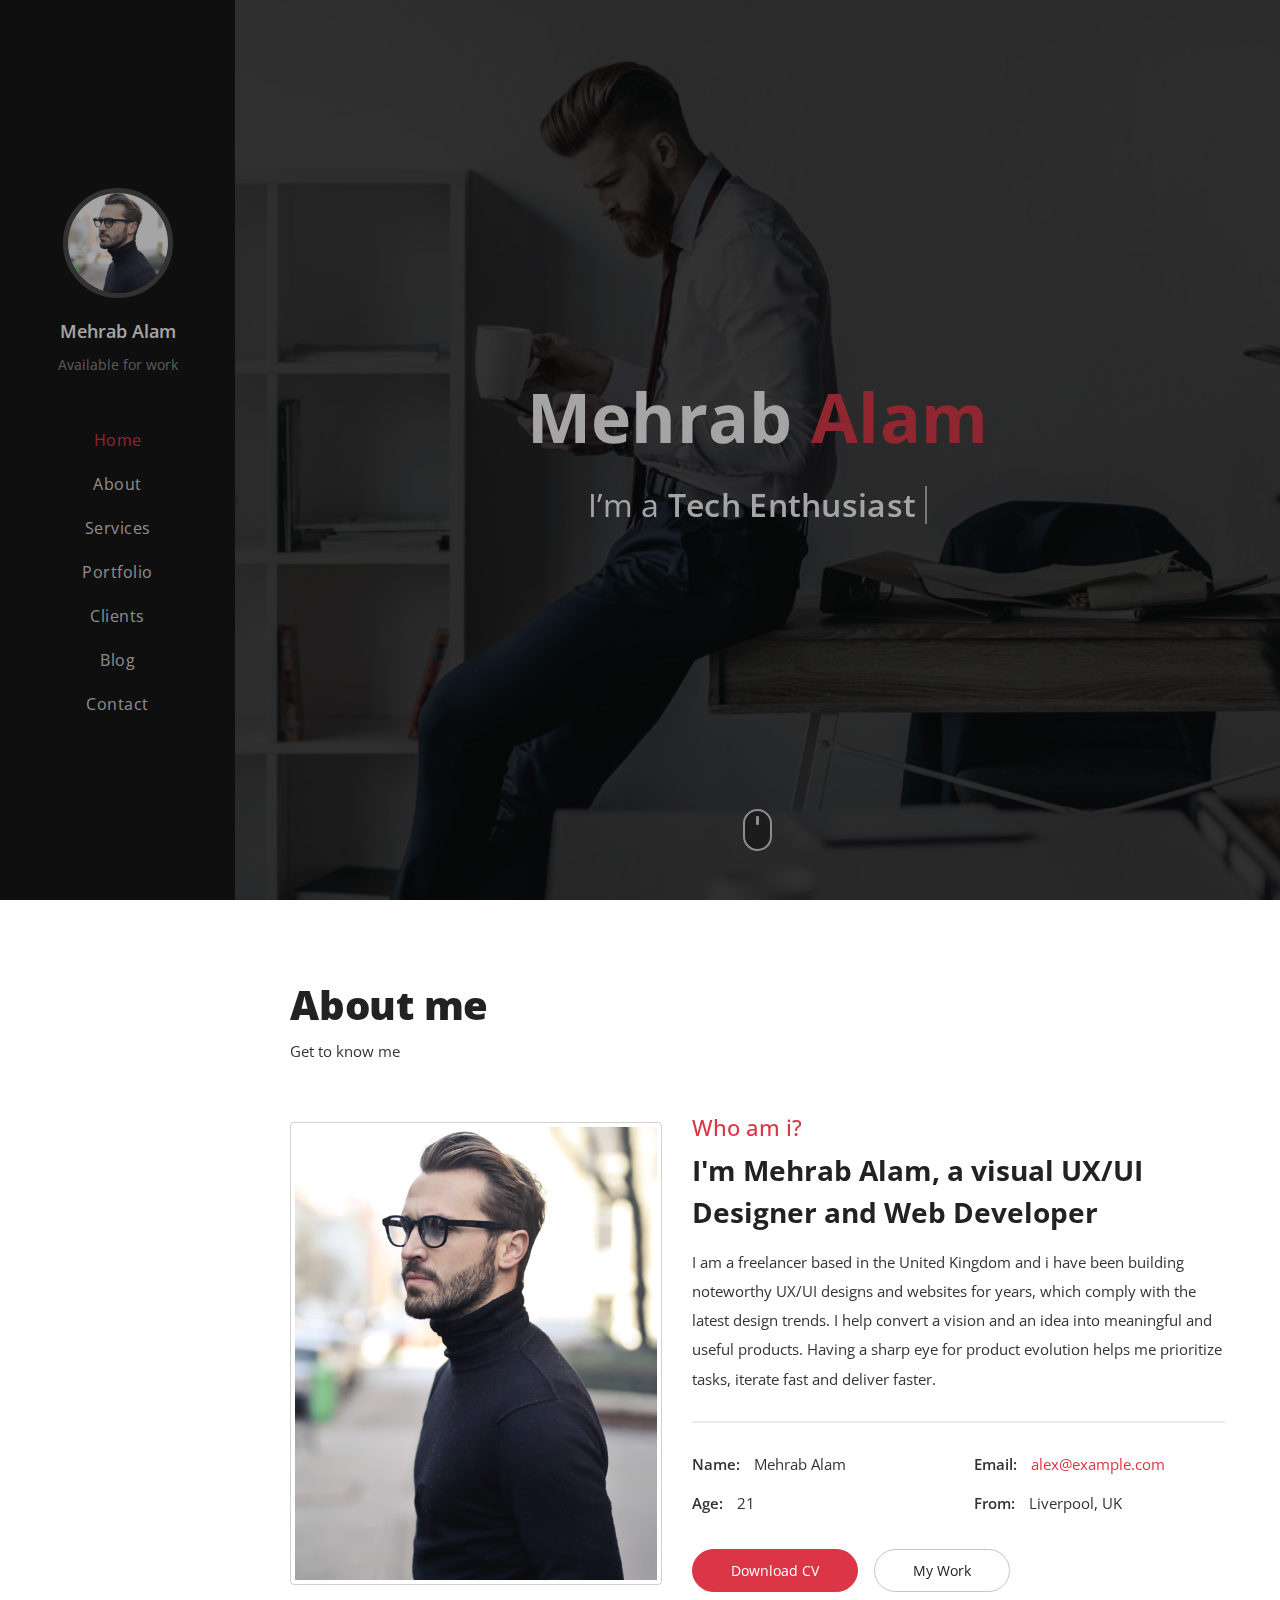
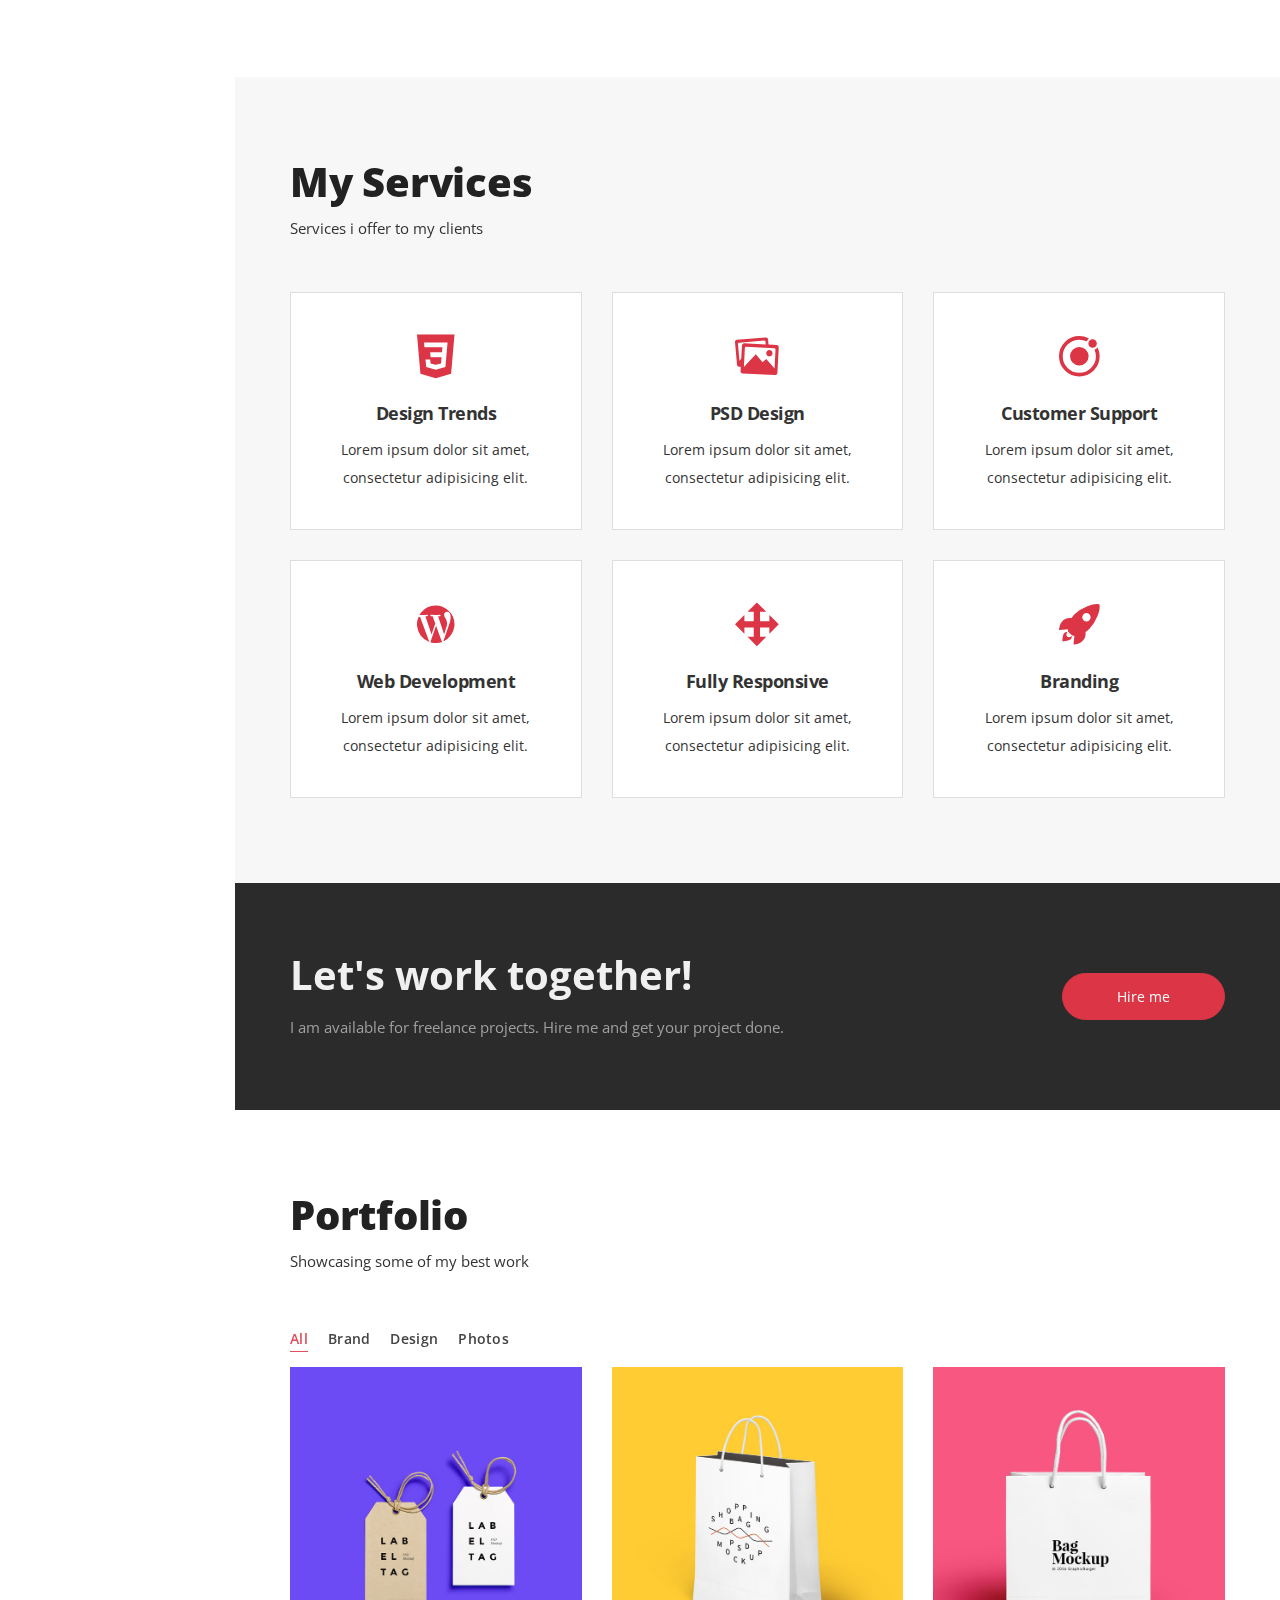
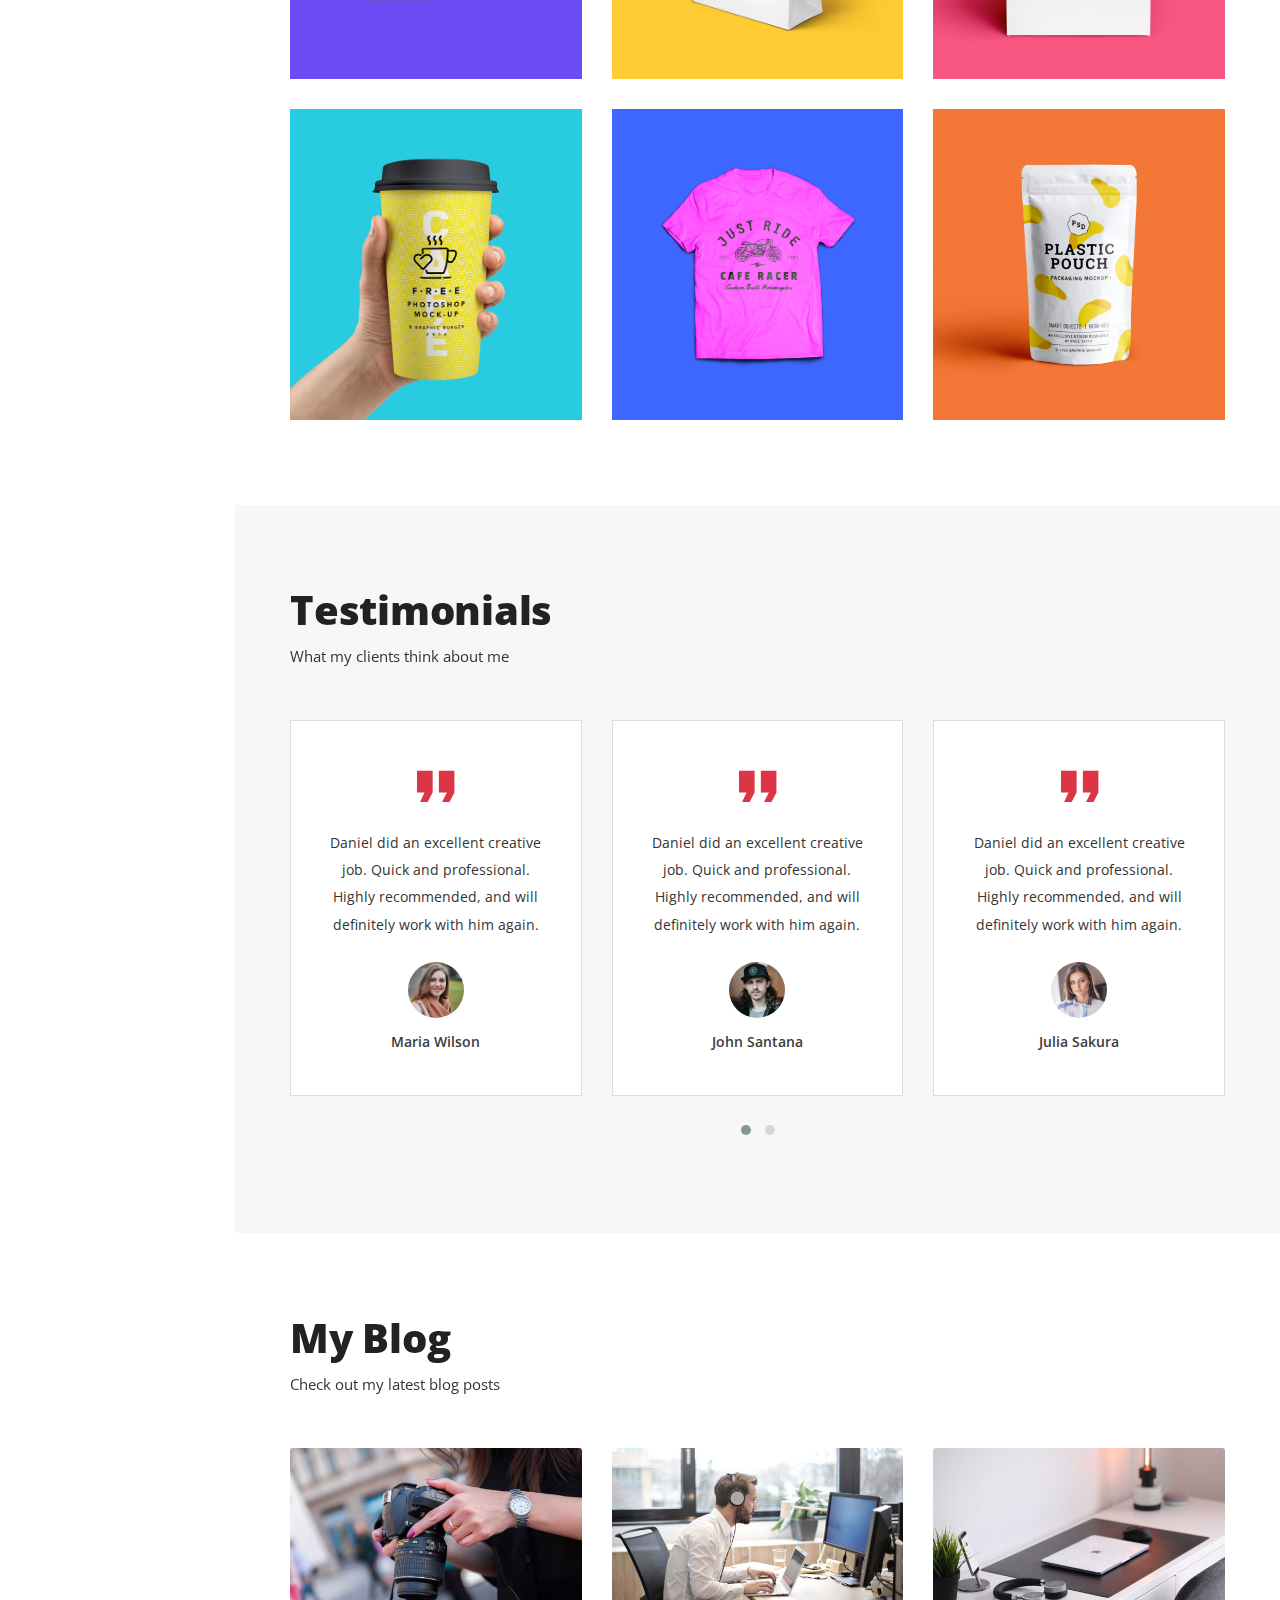
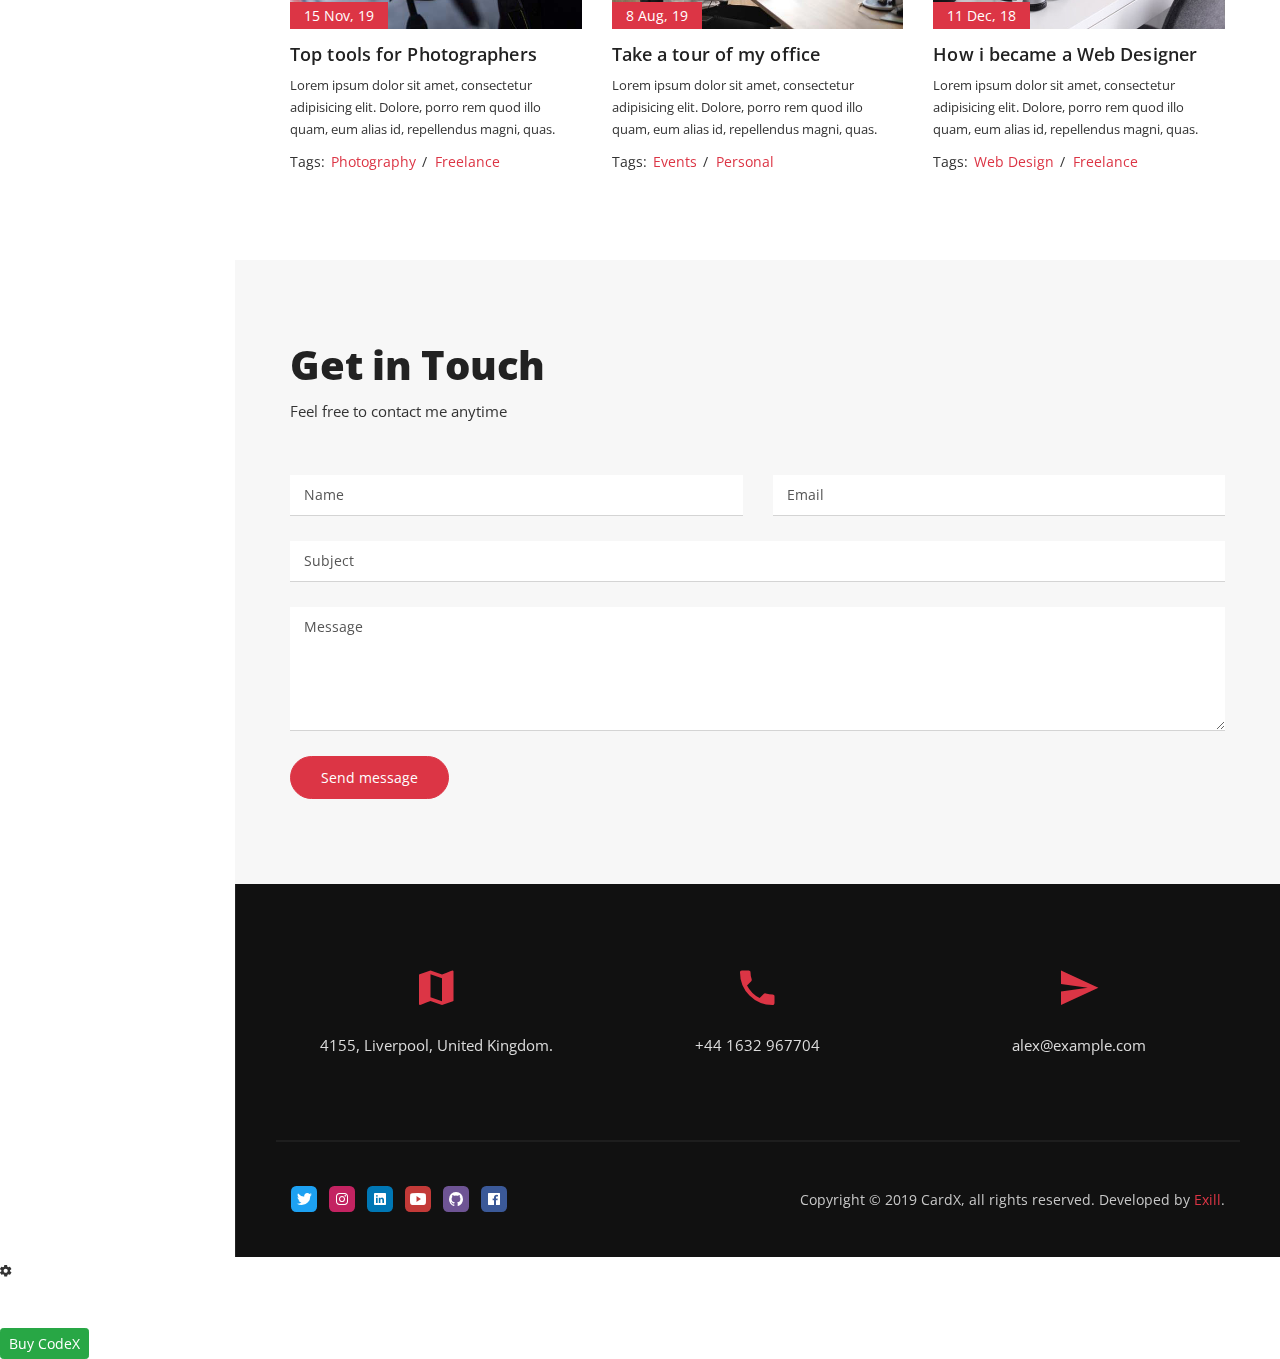
==== index.html @ d3ce6f6a "portfolio updated" ====
<!DOCTYPE html>
<html lang="zxx">

<head>
  <!-- Required meta tags-->
  <meta charset="utf-8">
  <!-- Title-->
  <title>CodeX - Personal Portfolio / Resume / CV / vCard Template</title>
  <!-- Description-->
  <meta name="description" content=" Personal Portfolio / Resume / CV / vCard Template">
  <meta name="viewport" content="width=device-width, initial-scale=1, shrink-to-fit=no">
  <!-- Favicons-->
  <link rel="apple-touch-icon" sizes="180x180" href="img/favicons/apple-touch-icon.png">
  <link rel="icon" type="image/png" sizes="32x32" href="img/favicons/favicon-32x32.png">
  <link rel="icon" type="image/png" sizes="16x16" href="img/favicons/favicon-16x16.png">
  <!-- Web fonts-->
  <link href="https://fonts.googleapis.com/css?family=Open+Sans:300,300i,400,400i,600,600i,700,700i,800,800i" rel="stylesheet">
  <!-- CSS vendors-->
  <link rel="stylesheet" href="css/bootstrap-custom.css">
  <link rel="stylesheet" href="css/ionicons.min.css">
  <link rel="stylesheet" href="css/owl.carousel.min.css">
  <link rel="stylesheet" href="css/owl.theme.default.min.css">
  <link rel="stylesheet" href="css/simplebar.min.css">
  <link rel="stylesheet" href="css/jquery.mb.YTPlayer.min.css">
  <!-- Main CSS-->
  <link rel="stylesheet" href="css/main.css">
  <!-- CSS Color scheme-->
  <link id="color-scheme" rel="stylesheet" href="css/colors/main-red.css">
  <!-- Custom CSS (Add your custom CSS styles to this file)-->
  <link rel="stylesheet" href="css/custom.css">

</head>

<body>
  <!-- Preloader-->
  <div class="preloader">
    <div class="preloader-block">
      <div class="preloader-icon"><span class="loading-dot loading-dot-1"></span><span class="loading-dot loading-dot-2"></span><span class="loading-dot loading-dot-3"></span></div>
    </div>
  </div>
  <div class="main-wrapper">
    <!-- Sidebar-->
    <header>
      <nav class="navbar d-md-block d-lg-none fixed-top mobile-navbar"><button class="navbar-toggler mr-auto" type="button" data-toggle="collapse" data-target="#mobileNavbarSupportedContent" aria-controls="mobileNavbarSupportedContent" aria-expanded="false" aria-label="Toggle navigation"><span class="nav-btn">Menu</span></button>
        <div class="collapse navbar-collapse order-1" id="mobileNavbarSupportedContent">
          <ul class="navbar-nav mr-auto"></ul>
        </div>
      </nav>
      <nav class="sidebar" data-simplebar>
        <div class="sidebar-header"><a href="#home" data-scroll><img class="img-fluid sidebar-avatar" src="img/profile-avatar.jpg" alt="Profile avatar"></a><span class="sidebar-name">Mehrab Alam</span>
          <p class="sidebar-status">Available for work</p>
        </div>
        <div class="sidebar-menu">
          <ul class="list-unstyled list-menu">
            <li><a class="nav-link" href="#home-area" data-scroll>Home</a></li>
            <li><a class="nav-link" href="#about-area" data-scroll>About</a></li>
            <li><a class="nav-link" href="#services-area" data-scroll>Services</a></li>
            <li><a class="nav-link" href="#portfolio-area" data-scroll>Portfolio</a></li>
            <li><a class="nav-link" href="#testimonials-area" data-scroll>Clients</a></li>
            <li><a class="nav-link" href="#blog-area" data-scroll>Blog</a></li>
            <li><a class="nav-link" href="#contact-area" data-scroll>Contact</a></li>
          </ul>
        </div>
      </nav>
    </header>
    <div class="sections-wrapper">
      <!-- Sections-->
      <!-- Home-->
      <section class="home-area element-cover-bg" id="home-area" style="background-image:url(img/home.jpg)">
        <div class="container h-100">
          <div class="row h-100 align-items-center justify-content-center">
            <div class="col-12 col-lg-8 home-content text-center">
              <h1 class="home-name">Mehrab <span>Alam</span></h1>
              <h4 class="cd-headline clip home-headline">I’m a <span class="cd-words-wrapper single-headline"><b class="is-visible">Tech Enthusiast</b><b>Learner</b><b>Freelancer</b></span></h4>
            </div><a href="#about-area" data-scroll>
              <div class="home-mouse">
                <div class="mouse-shape">
                  <div class="mouse-wheel"></div>
                </div>
              </div>
            </a>
          </div>
        </div>
      </section>
      <!-- About-->
      <section class="single-section about-area" id="about-area">
        <div class="container">
          <div class="row">
            <div class="col-12">
              <div class="section-heading">
                <h2 class="section-title">About me</h2>
                <p class="section-description">Get to know me</p>
              </div>
            </div>
          </div>
          <div class="row align-items-center">
            <!-- Picture part-->
            <div class="col-12 col-lg-5 about-img"><img class="img-fluid img-thumbnail" src="img/about-img.jpg" alt="About Picture"></div>
            <!-- Content part-->
            <div class="col-12 col-lg-7 about-content">
              <div class="content-block">
                <h2 class="content-subtitle">Who am i?</h2>
                <h6 class="content-title">I'm Mehrab Alam, a visual UX/UI Designer and Web Developer</h6>
                <div class="content-description">
                  <p>I am a freelancer based in the United Kingdom and i have been building noteworthy UX/UI designs and websites for years, which comply with the latest design trends. I help convert a vision and an idea into meaningful and useful products. Having a sharp eye for product evolution helps me prioritize tasks, iterate fast and deliver faster.</p>
                </div>
                <address class="content-info">
                  <div class="row">
                    <div class="col-12 col-md-6 single-info"><span>Name:</span>
                      <p>Mehrab Alam</p>
                    </div>
                    <div class="col-12 col-md-6 single-info"><span>Email:</span>
                      <p><a href="mailto:daniel@example.com">alex@example.com</a></p>
                    </div>
                  </div>
                  <div class="row">
                    <div class="col-12 col-md-6 single-info"><span>Age:</span>
                      <p>21</p>
                    </div>
                    <div class="col-12 col-md-6 single-info"><span>From:</span>
                      <p>Liverpool, UK</p>
                    </div>
                  </div>
                </address><a class="btn content-download button-main button-scheme" href="#0" role="button">Download CV</a><a class="btn content-work button-main" data-scroll="" href="#portfolio-area" role="button">My Work</a>
              </div>
            </div>
          </div>
        </div>
      </section>
      <!-- Services-->
      <section class="single-section alt-bg services-area" id="services-area">
        <div class="container">
          <div class="row">
            <div class="col-12">
              <div class="section-heading">
                <h2 class="section-title">My Services</h2>
                <p class="section-description">Services i offer to my clients</p>
              </div>
            </div>
          </div>
          <div class="row">
            <!-- Single service-->
            <div class="col-12 col-md-6 col-lg-4">
              <div class="single-service"><i class="icon service-icon ion-logo-css3"></i>
                <h6 class="service-title">Design Trends</h6>
                <p class="service-description">Lorem ipsum dolor sit amet, consectetur adipisicing elit.</p>
              </div>
            </div>
            <!-- Single service-->
            <div class="col-12 col-md-6 col-lg-4">
              <div class="single-service"><i class="icon service-icon ion-md-images"></i>
                <h6 class="service-title">PSD Design</h6>
                <p class="service-description">Lorem ipsum dolor sit amet, consectetur adipisicing elit.</p>
              </div>
            </div>
            <!-- Single service-->
            <div class="col-12 col-md-6 col-lg-4">
              <div class="single-service"><i class="icon service-icon ion-logo-ionic"></i>
                <h6 class="service-title">Customer Support</h6>
                <p class="service-description">Lorem ipsum dolor sit amet, consectetur adipisicing elit.</p>
              </div>
            </div>
            <!-- Single service-->
            <div class="col-12 col-md-6 col-lg-4">
              <div class="single-service mb-lg-0"><i class="icon service-icon ion-logo-wordpress"></i>
                <h6 class="service-title">Web Development</h6>
                <p class="service-description">Lorem ipsum dolor sit amet, consectetur adipisicing elit.</p>
              </div>
            </div>
            <!-- Single service-->
            <div class="col-12 col-md-6 col-lg-4">
              <div class="single-service mb-md-0"><i class="icon service-icon ion-md-move"></i>
                <h6 class="service-title">Fully Responsive</h6>
                <p class="service-description">Lorem ipsum dolor sit amet, consectetur adipisicing elit.</p>
              </div>
            </div>
            <!-- Single service-->
            <div class="col-12 col-md-6 col-lg-4">
              <div class="single-service mb-0"><i class="icon service-icon ion-ios-rocket"></i>
                <h6 class="service-title">Branding</h6>
                <p class="service-description">Lorem ipsum dolor sit amet, consectetur adipisicing elit.</p>
              </div>
            </div>
          </div>
        </div>
      </section>
      <!-- Hire-->
      <section class="single-section element-cover-bg hire-area" id="hire-area" style="background-image:url(img/hire.jpg)">
        <div class="container">
          <div class="row row-custom">
            <div class="col-12 col-md-8 content-part">
              <h1 class="hire-title">Let's work together!</h1>
              <p class="hire-description">I am available for freelance projects. Hire me and get your project done.</p>
            </div>
            <div class="col-12 col-md-4 button-part"><a class="btn hire-btn button-main button-scheme" data-scroll="" href="#contact-area" role="button">Hire me</a></div>
          </div>
        </div>
      </section>
      <!-- Portfolio-->
      <section class="single-section portfolio-area" id="portfolio-area">
        <div class="container">
          <div class="row">
            <div class="col-12">
              <div class="section-heading">
                <h2 class="section-title">Portfolio</h2>
                <p class="section-description">Showcasing some of my best work</p>
              </div>
            </div>
          </div>
          <div class="row">
            <!-- Filter nav-->
            <div class="col-12">
              <ul class="list-inline filter-control" role="group" aria-label="Filter Control">
                <li class="list-inline-item tab-active" data-filter="*">All</li>
                <li class="list-inline-item" data-filter=".brand">Brand</li>
                <li class="list-inline-item" data-filter=".design">Design</li>
                <li class="list-inline-item" data-filter=".photos">Photos</li>
              </ul>
            </div>
          </div>
          <!-- Thumbnail list-->
          <div class="portfolio-grid row">
            <!-- Single item-->
            <div class="single-item col-6 col-lg-4 design"><a class="portfolio-item" href="#item-1">
                <div class="portfolio-wrapper"><img class="img-fluid" alt="Item" src="img/item-1.jpg">
                  <div class="item-content">
                    <h6 class="content-title">Label Tag Mockup</h6><span class="content-more">More Info</span>
                  </div>
                </div>
              </a></div>
            <!-- Single item-->
            <div class="single-item col-6 col-lg-4 photos"><a class="portfolio-item" href="#item-2">
                <div class="portfolio-wrapper"><img class="img-fluid" alt="Item" src="img/item-2.jpg">
                  <div class="item-content">
                    <h6 class="content-title">3D Bag Mockup</h6><span class="content-more">More Info</span>
                  </div>
                </div>
              </a></div>
            <!-- Single item-->
            <div class="single-item col-6 col-lg-4 design"><a class="portfolio-item" href="#item-3">
                <div class="portfolio-wrapper"><img class="img-fluid" alt="Item" src="img/item-3.jpg">
                  <div class="item-content">
                    <h6 class="content-title">Modern Bag Design</h6><span class="content-more">More Info</span>
                  </div>
                </div>
              </a></div>
            <!-- Single item-->
            <div class="single-item col-6 col-lg-4 brand"><a class="portfolio-item" href="#item-4">
                <div class="portfolio-wrapper mb-lg-0"><img class="img-fluid" alt="Item" src="img/item-4.jpg">
                  <div class="item-content">
                    <h6 class="content-title">Coffee Cup Design</h6><span class="content-more">More Info</span>
                  </div>
                </div>
              </a></div>
            <!-- Single item-->
            <div class="single-item col-6 col-lg-4 brand"><a class="portfolio-item" href="#item-5">
                <div class="portfolio-wrapper mb-0"><img class="img-fluid" alt="Item" src="img/item-5.jpg">
                  <div class="item-content">
                    <h6 class="content-title">T-Shirt Design</h6><span class="content-more">More Info</span>
                  </div>
                </div>
              </a></div>
            <!-- Single item-->
            <div class="single-item col-6 col-lg-4 photos"><a class="portfolio-item" href="#item-6">
                <div class="portfolio-wrapper mb-0"><img class="img-fluid" alt="Item" src="img/item-6.jpg">
                  <div class="item-content">
                    <h6 class="content-title">Packaging Box Mockup</h6><span class="content-more">More Info</span>
                  </div>
                </div>
              </a></div>
          </div>
        </div>
        <!-- Single lightbox-->
        <div class="lightbox-wrapper" id="item-1">
          <div class="f-basis-100">
            <div class="lightbox-close" data-modal-close><span class="close-btn"><span class="btn-line"></span></span></div>
          </div>
          <div class="container">
            <div class="row">
              <div class="col-12 col-lg-5">
                <div class="lightbox-gallery owl-carousel owl-theme"><img class="img-fluid item-img" alt="Item" src="img/item-1.jpg"><img class="img-fluid item-img" alt="Item" src="img/item-2.jpg"><img class="img-fluid item-img" alt="Item" src="img/item-3.jpg"><img class="img-fluid item-img" alt="Item" src="img/item-4.jpg"><img class="img-fluid item-img" alt="Item" src="img/item-5.jpg"><img class="img-fluid item-img" alt="Item" src="img/item-6.jpg"></div>
              </div>
              <div class="col-12 col-lg-7">
                <div class="lightbox-content">
                  <h3 class="content-title">Label Tag Mockup</h3>
                  <div class="content-description">
                    <p>Lorem ipsum dolor sit amet, consectetur adipisicing elit. Assumenda aut sapiente quo explicabo, quasi incidunt aperiam laudantium, nemo cum eaque inventore ut voluptas voluptatibus nihil! Amet soluta, ea illo sint?</p>
                    <p>Lorem ipsum dolor sit amet, consectetur adipisicing elit. Obcaecati dignissimos culpa deserunt aspernatur ipsa veritatis alias labore tempore laboriosam commodi! Ab neque sunt, odio voluptatibus, dignissimos nisi consequuntur atque qui explicabo eligendi, harum in? Amet aspernatur atque quam. Illo natus tempora explicabo deleniti molestias numquam debitis repudiandae, repellendus voluptatum soluta?</p>
                  </div>
                  <ul class="list-inline content-info">
                    <li class="list-inline-item single-info"><span>Client:</span>
                      <p>Envato</p>
                    </li>
                    <li class="list-inline-item single-info"><span>Categories:</span>
                      <p><a href="#0">Branding</a>, <a href="#0">Web Design</a></p>
                    </li>
                    <li class="list-inline-item single-info"><span>Date:</span>
                      <p>12 May, 2019</p>
                    </li>
                    <li class="list-inline-item single-info"><span>Technologies:</span>
                      <p>HTML5, SCSS, JS</p>
                    </li>
                  </ul><a class="btn content-btn button-main button-scheme" href="#0" role="button">Visit Project</a>
                </div>
              </div>
            </div>
          </div>
        </div>
        <!-- Single lightbox-->
        <div class="lightbox-wrapper" id="item-2">
          <div class="f-basis-100">
            <div class="lightbox-close" data-modal-close><span class="close-btn"><span class="btn-line"></span></span></div>
          </div>
          <div class="container">
            <div class="row">
              <div class="col-12 col-lg-5">
                <div class="lightbox-gallery owl-carousel owl-theme"><img class="img-fluid item-img" alt="Item" src="img/item-2.jpg"><img class="img-fluid item-img" alt="Item" src="img/item-1.jpg"><img class="img-fluid item-img" alt="Item" src="img/item-3.jpg"><img class="img-fluid item-img" alt="Item" src="img/item-4.jpg"><img class="img-fluid item-img" alt="Item" src="img/item-5.jpg"><img class="img-fluid item-img" alt="Item" src="img/item-6.jpg"></div>
              </div>
              <div class="col-12 col-lg-7">
                <div class="lightbox-content">
                  <h3 class="content-title">3D Bag Mockup</h3>
                  <div class="content-description">
                    <p>Lorem ipsum dolor sit amet, consectetur adipisicing elit. Assumenda aut sapiente quo explicabo, quasi incidunt aperiam laudantium, nemo cum eaque inventore ut voluptas voluptatibus nihil! Amet soluta, ea illo sint?</p>
                    <p>Lorem ipsum dolor sit amet, consectetur adipisicing elit. Obcaecati dignissimos culpa deserunt aspernatur ipsa veritatis alias labore tempore laboriosam commodi! Ab neque sunt, odio voluptatibus, dignissimos nisi consequuntur atque qui explicabo eligendi, harum in? Amet aspernatur atque quam. Illo natus tempora explicabo deleniti molestias numquam debitis repudiandae, repellendus voluptatum soluta?</p>
                  </div>
                  <ul class="list-inline content-info">
                    <li class="list-inline-item single-info"><span>Client:</span>
                      <p>Envato</p>
                    </li>
                    <li class="list-inline-item single-info"><span>Categories:</span>
                      <p><a href="#0">Branding</a>, <a href="#0">Web Design</a></p>
                    </li>
                    <li class="list-inline-item single-info"><span>Date:</span>
                      <p>12 May, 2019</p>
                    </li>
                    <li class="list-inline-item single-info"><span>Technologies:</span>
                      <p>HTML5, SCSS, JS</p>
                    </li>
                  </ul><a class="btn content-btn button-main button-scheme" href="#0" role="button">Visit Project</a>
                </div>
              </div>
            </div>
          </div>
        </div>
        <!-- Single lightbox-->
        <div class="lightbox-wrapper" id="item-3">
          <div class="f-basis-100">
            <div class="lightbox-close" data-modal-close><span class="close-btn"><span class="btn-line"></span></span></div>
          </div>
          <div class="container">
            <div class="row">
              <div class="col-12 col-lg-5">
                <div class="lightbox-gallery owl-carousel owl-theme"><img class="img-fluid item-img" alt="Item" src="img/item-3.jpg"><img class="img-fluid item-img" alt="Item" src="img/item-1.jpg"><img class="img-fluid item-img" alt="Item" src="img/item-2.jpg"><img class="img-fluid item-img" alt="Item" src="img/item-4.jpg"><img class="img-fluid item-img" alt="Item" src="img/item-5.jpg"><img class="img-fluid item-img" alt="Item" src="img/item-6.jpg"></div>
              </div>
              <div class="col-12 col-lg-7">
                <div class="lightbox-content">
                  <h3 class="content-title">Modern Bag Design</h3>
                  <div class="content-description">
                    <p>Lorem ipsum dolor sit amet, consectetur adipisicing elit. Assumenda aut sapiente quo explicabo, quasi incidunt aperiam laudantium, nemo cum eaque inventore ut voluptas voluptatibus nihil! Amet soluta, ea illo sint?</p>
                    <p>Lorem ipsum dolor sit amet, consectetur adipisicing elit. Obcaecati dignissimos culpa deserunt aspernatur ipsa veritatis alias labore tempore laboriosam commodi! Ab neque sunt, odio voluptatibus, dignissimos nisi consequuntur atque qui explicabo eligendi, harum in? Amet aspernatur atque quam. Illo natus tempora explicabo deleniti molestias numquam debitis repudiandae, repellendus voluptatum soluta?</p>
                  </div>
                  <ul class="list-inline content-info">
                    <li class="list-inline-item single-info"><span>Client:</span>
                      <p>Envato</p>
                    </li>
                    <li class="list-inline-item single-info"><span>Categories:</span>
                      <p><a href="#0">Branding</a>, <a href="#0">Web Design</a></p>
                    </li>
                    <li class="list-inline-item single-info"><span>Date:</span>
                      <p>12 May, 2019</p>
                    </li>
                    <li class="list-inline-item single-info"><span>Technologies:</span>
                      <p>HTML5, SCSS, JS</p>
                    </li>
                  </ul><a class="btn content-btn button-main button-scheme" href="#0" role="button">Visit Project</a>
                </div>
              </div>
            </div>
          </div>
        </div>
        <!-- Single lightbox-->
        <div class="lightbox-wrapper" id="item-4">
          <div class="f-basis-100">
            <div class="lightbox-close" data-modal-close><span class="close-btn"><span class="btn-line"></span></span></div>
          </div>
          <div class="container">
            <div class="row">
              <div class="col-12 col-lg-5">
                <div class="lightbox-gallery owl-carousel owl-theme"><img class="img-fluid item-img" alt="Item" src="img/item-4.jpg"><img class="img-fluid item-img" alt="Item" src="img/item-1.jpg"><img class="img-fluid item-img" alt="Item" src="img/item-2.jpg"><img class="img-fluid item-img" alt="Item" src="img/item-3.jpg"><img class="img-fluid item-img" alt="Item" src="img/item-5.jpg"><img class="img-fluid item-img" alt="Item" src="img/item-6.jpg"></div>
              </div>
              <div class="col-12 col-lg-7">
                <div class="lightbox-content">
                  <h3 class="content-title">Coffee Cup Design</h3>
                  <div class="content-description">
                    <p>Lorem ipsum dolor sit amet, consectetur adipisicing elit. Assumenda aut sapiente quo explicabo, quasi incidunt aperiam laudantium, nemo cum eaque inventore ut voluptas voluptatibus nihil! Amet soluta, ea illo sint?</p>
                    <p>Lorem ipsum dolor sit amet, consectetur adipisicing elit. Obcaecati dignissimos culpa deserunt aspernatur ipsa veritatis alias labore tempore laboriosam commodi! Ab neque sunt, odio voluptatibus, dignissimos nisi consequuntur atque qui explicabo eligendi, harum in? Amet aspernatur atque quam. Illo natus tempora explicabo deleniti molestias numquam debitis repudiandae, repellendus voluptatum soluta?</p>
                  </div>
                  <ul class="list-inline content-info">
                    <li class="list-inline-item single-info"><span>Client:</span>
                      <p>Envato</p>
                    </li>
                    <li class="list-inline-item single-info"><span>Categories:</span>
                      <p><a href="#0">Branding</a>, <a href="#0">Web Design</a></p>
                    </li>
                    <li class="list-inline-item single-info"><span>Date:</span>
                      <p>12 May, 2019</p>
                    </li>
                    <li class="list-inline-item single-info"><span>Technologies:</span>
                      <p>HTML5, SCSS, JS</p>
                    </li>
                  </ul><a class="btn content-btn button-main button-scheme" href="#0" role="button">Visit Project</a>
                </div>
              </div>
            </div>
          </div>
        </div>
        <!-- Single lightbox-->
        <div class="lightbox-wrapper" id="item-5">
          <div class="f-basis-100">
            <div class="lightbox-close" data-modal-close><span class="close-btn"><span class="btn-line"></span></span></div>
          </div>
          <div class="container">
            <div class="row">
              <div class="col-12 col-lg-5">
                <div class="lightbox-gallery owl-carousel owl-theme"><img class="img-fluid item-img" alt="Item" src="img/item-5.jpg"><img class="img-fluid item-img" alt="Item" src="img/item-1.jpg"><img class="img-fluid item-img" alt="Item" src="img/item-2.jpg"><img class="img-fluid item-img" alt="Item" src="img/item-3.jpg"><img class="img-fluid item-img" alt="Item" src="img/item-4.jpg"><img class="img-fluid item-img" alt="Item" src="img/item-6.jpg"></div>
              </div>
              <div class="col-12 col-lg-7">
                <div class="lightbox-content">
                  <h3 class="content-title">T-Shirt Design</h3>
                  <div class="content-description">
                    <p>Lorem ipsum dolor sit amet, consectetur adipisicing elit. Assumenda aut sapiente quo explicabo, quasi incidunt aperiam laudantium, nemo cum eaque inventore ut voluptas voluptatibus nihil! Amet soluta, ea illo sint?</p>
                    <p>Lorem ipsum dolor sit amet, consectetur adipisicing elit. Obcaecati dignissimos culpa deserunt aspernatur ipsa veritatis alias labore tempore laboriosam commodi! Ab neque sunt, odio voluptatibus, dignissimos nisi consequuntur atque qui explicabo eligendi, harum in? Amet aspernatur atque quam. Illo natus tempora explicabo deleniti molestias numquam debitis repudiandae, repellendus voluptatum soluta?</p>
                  </div>
                  <ul class="list-inline content-info">
                    <li class="list-inline-item single-info"><span>Client:</span>
                      <p>Envato</p>
                    </li>
                    <li class="list-inline-item single-info"><span>Categories:</span>
                      <p><a href="#0">Branding</a>, <a href="#0">Web Design</a></p>
                    </li>
                    <li class="list-inline-item single-info"><span>Date:</span>
                      <p>12 May, 2019</p>
                    </li>
                    <li class="list-inline-item single-info"><span>Technologies:</span>
                      <p>HTML5, SCSS, JS</p>
                    </li>
                  </ul><a class="btn content-btn button-main button-scheme" href="#0" role="button">Visit Project</a>
                </div>
              </div>
            </div>
          </div>
        </div>
        <!-- Single lightbox-->
        <div class="lightbox-wrapper" id="item-6">
          <div class="f-basis-100">
            <div class="lightbox-close" data-modal-close><span class="close-btn"><span class="btn-line"></span></span></div>
          </div>
          <div class="container">
            <div class="row">
              <div class="col-12 col-lg-5">
                <div class="lightbox-gallery owl-carousel owl-theme"><img class="img-fluid item-img" alt="Item" src="img/item-6.jpg"><img class="img-fluid item-img" alt="Item" src="img/item-1.jpg"><img class="img-fluid item-img" alt="Item" src="img/item-2.jpg"><img class="img-fluid item-img" alt="Item" src="img/item-3.jpg"><img class="img-fluid item-img" alt="Item" src="img/item-4.jpg"><img class="img-fluid item-img" alt="Item" src="img/item-5.jpg"></div>
              </div>
              <div class="col-12 col-lg-7">
                <div class="lightbox-content">
                  <h3 class="content-title">Packaging Box Mockup</h3>
                  <div class="content-description">
                    <p>Lorem ipsum dolor sit amet, consectetur adipisicing elit. Assumenda aut sapiente quo explicabo, quasi incidunt aperiam laudantium, nemo cum eaque inventore ut voluptas voluptatibus nihil! Amet soluta, ea illo sint?</p>
                    <p>Lorem ipsum dolor sit amet, consectetur adipisicing elit. Obcaecati dignissimos culpa deserunt aspernatur ipsa veritatis alias labore tempore laboriosam commodi! Ab neque sunt, odio voluptatibus, dignissimos nisi consequuntur atque qui explicabo eligendi, harum in? Amet aspernatur atque quam. Illo natus tempora explicabo deleniti molestias numquam debitis repudiandae, repellendus voluptatum soluta?</p>
                  </div>
                  <ul class="list-inline content-info">
                    <li class="list-inline-item single-info"><span>Client:</span>
                      <p>Envato</p>
                    </li>
                    <li class="list-inline-item single-info"><span>Categories:</span>
                      <p><a href="#0">Branding</a>, <a href="#0">Web Design</a></p>
                    </li>
                    <li class="list-inline-item single-info"><span>Date:</span>
                      <p>12 May, 2019</p>
                    </li>
                    <li class="list-inline-item single-info"><span>Technologies:</span>
                      <p>HTML5, SCSS, JS</p>
                    </li>
                  </ul><a class="btn content-btn button-main button-scheme" href="#0" role="button">Visit Project</a>
                </div>
              </div>
            </div>
          </div>
        </div>
      </section>
      <!-- Testimonials-->
      <section class="single-section testimonials-area alt-bg" id="testimonials-area">
        <div class="container">
          <div class="row">
            <div class="col-12">
              <div class="section-heading">
                <h2 class="section-title">Testimonials</h2>
                <p class="section-description">What my clients think about me</p>
              </div>
            </div>
          </div>
          <div class="owl-carousel owl-theme">
            <!-- Single review-->
            <div class="single-review"><i class="icon ion-md-quote review-icon"></i>
              <p class="review-content">Daniel did an excellent creative job. Quick and professional. Highly recommended, and will definitely work with him again.</p><img class="client-avatar" src="img/client-1.jpg" alt="Review avatar"><span class="client-name">Maria Wilson</span>
            </div><!-- Single review-->
            <div class="single-review"><i class="icon ion-md-quote review-icon"></i>
              <p class="review-content">Daniel did an excellent creative job. Quick and professional. Highly recommended, and will definitely work with him again.</p><img class="client-avatar" src="img/client-2.jpg" alt="Review avatar"><span class="client-name">John Santana</span>
            </div><!-- Single review-->
            <div class="single-review"><i class="icon ion-md-quote review-icon"></i>
              <p class="review-content">Daniel did an excellent creative job. Quick and professional. Highly recommended, and will definitely work with him again.</p><img class="client-avatar" src="img/client-3.jpg" alt="Review avatar"><span class="client-name">Julia Sakura</span>
            </div><!-- Single review-->
            <div class="single-review"><i class="icon ion-md-quote review-icon"></i>
              <p class="review-content">Daniel did an excellent creative job. Quick and professional. Highly recommended, and will definitely work with him again.</p><img class="client-avatar" src="img/client-1.jpg" alt="Review avatar"><span class="client-name">Maria Wilson</span>
            </div><!-- Single review-->
            <div class="single-review"><i class="icon ion-md-quote review-icon"></i>
              <p class="review-content">Daniel did an excellent creative job. Quick and professional. Highly recommended, and will definitely work with him again.</p><img class="client-avatar" src="img/client-2.jpg" alt="Review avatar"><span class="client-name">John Santana</span>
            </div><!-- Single review-->
            <div class="single-review"><i class="icon ion-md-quote review-icon"></i>
              <p class="review-content">Daniel did an excellent creative job. Quick and professional. Highly recommended, and will definitely work with him again.</p><img class="client-avatar" src="img/client-3.jpg" alt="Review avatar"><span class="client-name">Julia Sakura</span>
            </div>
          </div>
        </div>
      </section>
      <!-- Blog-->
      <section class="single-section blog-area" id="blog-area">
        <div class="container">
          <div class="row">
            <div class="col-12">
              <div class="section-heading">
                <h2 class="section-title">My Blog</h2>
                <p class="section-description">Check out my latest blog posts</p>
              </div>
            </div>
          </div>
          <div class="row justify-content-center">
            <!-- Single post-->
            <div class="col-12 col-sm-8 col-lg-4">
              <div class="card single-post"><a class="post-img" href="#0"><img class="card-img-top" src="img/post-1.jpg" alt="Blog post"><span class="content-date">15 Nov, 19</span></a>
                <div class="card-body post-content"><a href="#0">
                    <h5 class="card-title content-title">Top tools for Photographers</h5>
                  </a>
                  <p class="card-text content-description">Lorem ipsum dolor sit amet, consectetur adipisicing elit. Dolore, porro rem quod illo quam, eum alias id, repellendus magni, quas.</p>
                  <div class="content-tags"><span class="tags-title">Tags:</span>
                    <ul class="list-unstyled list-inline tags-list">
                      <li class="list-inline-item"><a href="#0">Photography</a></li>
                      <li class="list-inline-item"><a href="#0">Freelance</a></li>
                    </ul>
                  </div>
                </div>
              </div>
            </div>
            <!-- Single post-->
            <div class="col-12 col-sm-8 col-lg-4">
              <div class="card single-post"><a class="post-img" href="#0"><img class="card-img-top" src="img/post-2.jpg" alt="Blog post"><span class="content-date">8 Aug, 19</span></a>
                <div class="card-body post-content"><a href="#0">
                    <h5 class="card-title content-title">Take a tour of my office</h5>
                  </a>
                  <p class="card-text content-description">Lorem ipsum dolor sit amet, consectetur adipisicing elit. Dolore, porro rem quod illo quam, eum alias id, repellendus magni, quas.</p>
                  <div class="content-tags"><span class="tags-title">Tags:</span>
                    <ul class="list-unstyled list-inline tags-list">
                      <li class="list-inline-item"><a href="#0">Events</a></li>
                      <li class="list-inline-item"><a href="#0">Personal</a></li>
                    </ul>
                  </div>
                </div>
              </div>
            </div>
            <!-- Single post-->
            <div class="col-12 col-sm-8 col-lg-4">
              <div class="card single-post"><a class="post-img" href="#0"><img class="card-img-top" src="img/post-3.jpg" alt="Blog post"><span class="content-date">11 Dec, 18</span></a>
                <div class="card-body post-content"><a href="#0">
                    <h5 class="card-title content-title">How i became a Web Designer</h5>
                  </a>
                  <p class="card-text content-description">Lorem ipsum dolor sit amet, consectetur adipisicing elit. Dolore, porro rem quod illo quam, eum alias id, repellendus magni, quas.</p>
                  <div class="content-tags"><span class="tags-title">Tags:</span>
                    <ul class="list-unstyled list-inline tags-list">
                      <li class="list-inline-item"><a href="#0">Web Design</a></li>
                      <li class="list-inline-item"><a href="#0">Freelance</a></li>
                    </ul>
                  </div>
                </div>
              </div>
            </div>
          </div>
        </div>
      </section>
      <!-- Contact-->
      <section class="single-section contact-area alt-bg" id="contact-area">
        <div class="container">
          <div class="row">
            <div class="col-12">
              <div class="section-heading">
                <h2 class="section-title">Get in Touch</h2>
                <p class="section-description">Feel free to contact me anytime</p>
              </div>
            </div>
          </div>
          <div class="row">
            <!-- Contact form-->
            <div class="col-12">
              <form class="contact-form" id="contact-form" action="php/contact.php">
                <div class="row">
                  <div class="col-12 col-md-6 form-group"><input class="form-control" id="contact-name" type="text" name="name" placeholder="Name" required=""></div>
                  <div class="col-12 col-md-6 form-group"><input class="form-control" id="contact-email" type="email" name="email" placeholder="Email" required=""></div>
                  <div class="col-12 form-group"><input class="form-control" id="contact-subject" type="text" name="subject" placeholder="Subject" required=""></div>
                  <div class="col-12 form-group form-message"><textarea class="form-control" id="contact-message" name="message" placeholder="Message" rows="5" required=""></textarea></div>
                  <div class="col-12 form-submit"><button class="btn button-main button-scheme" id="contact-submit" type="submit">Send message</button>
                    <p class="contact-feedback"></p>
                  </div>
                </div>
              </form>
            </div>
          </div>
        </div>
      </section>
      <!-- Footer-->
      <footer class="footer-area single-section">
        <div class="container">
          <div class="row contact-info">
            <div class="col-12 col-sm-4">
              <div class="single-info"><i class="info-icon icon ion-md-map"></i>
                <p class="info-content"><a href="https://goo.gl/maps/2YAGiugG47VAS17g7" target="_blank">4155, Liverpool, United Kingdom.</a></p>
              </div>
            </div>
            <div class="col-12 col-sm-4">
              <div class="single-info"><i class="info-icon icon ion-md-call"></i>
                <p class="info-content"><a href="tel:+441632967704">+44 1632 967704</a></p>
              </div>
            </div>
            <div class="col-12 col-sm-4">
              <div class="single-info"><i class="info-icon icon ion-md-send"></i>
                <p class="info-content"><a href="mailto:alex@example.com">alex@example.com</a></p>
              </div>
            </div>
          </div>
          <div class="row mini-footer">
            <div class="social-medias col-12 col-lg-5"><a class="twitter" href="#0"><i class="icon ion-logo-twitter"></i></a><a class="instagram" href="#0"><i class="icon ion-logo-instagram"></i></a><a class="linkedin" href="#0"><i class="icon ion-logo-linkedin"></i></a><a class="youtube" href="#0"><i class="icon ion-logo-youtube"></i></a><a class="github" href="#0"><i class="icon ion-logo-github"></i></a><a class="facebook" href="#0"><i class="icon ion-logo-facebook"></i></a></div>
            <p class="copyright-notice col-12 col-lg-7">Copyright © 2019 CardX, all rights reserved. Developed by <a href="https://themeforest.net/user/exill" target="_blank">Exill</a>.</p>
          </div>
        </div>
      </footer>
    </div>
  </div>
  <!-- removeIf(customizerDist)-->
  <div class="demo-tool">
    <div class="tool-wrapper">
      <span class="tool-toggler"><i class="icon ion-md-settings"></i></span>
      <div class="tool-box">
        <ul class="list-inline single-block color-switcher">
          <li class="list-inline-item" style="background-color: #2c31ff;" data-path="css/colors/main-blueviolet.css"></li>
          <li class="list-inline-item" style="background-color: #3460D1;" data-path="css/colors/main-nightskyblue.css"></li>
          <li class="list-inline-item" style="background-color: #EE3158;" data-path="css/colors/main-redpink.css"></li>
          <li class="list-inline-item" style="background-color: #007bff;" data-path="css/colors/main-blue.css"></li>
          <li class="list-inline-item" style="background-color: #17a2b8;" data-path="css/colors/main-cyan.css"></li>
          <li class="list-inline-item" style="background-color: #3365b0;" data-path="css/colors/main-darkblue.css"></li>
          <li class="list-inline-item" style="background-color: #a435b7;" data-path="css/colors/main-darkmagenta.css"></li>
          <li class="list-inline-item" style="background-color: #c93e70;" data-path="css/colors/main-darkpink.css"></li>
          <li class="list-inline-item" style="background-color: #bf2a3d;" data-path="css/colors/main-darkred.css"></li>
          <li class="list-inline-item" style="background-color: #28a745;" data-path="css/colors/main-green.css"></li>
          <li class="list-inline-item" style="background-color: #6610f2;" data-path="css/colors/main-indigo.css"></li>
          <li class="list-inline-item" style="background-color: #fd7e14;" data-path="css/colors/main-orange.css"></li>
          <li class="list-inline-item" style="background-color: #e83e8c;" data-path="css/colors/main-pink.css"></li>
          <li class="list-inline-item" style="background-color: #6f42c1;" data-path="css/colors/main-purple.css"></li>
          <li class="list-inline-item" style="background-color: #dc3545;" data-path="css/colors/main-red.css"></li>
          <li class="list-inline-item" style="background-color: #20c997;" data-path="css/colors/main-teal.css"></li>
          <li class="list-inline-item" style="background-color: #333;" data-path="css/colors/main-dark.css"></li>
          <li class="list-inline-item" style="background-color: #78b230;" data-path="css/colors/main-yellowgreen.css"></li>
          <li class="list-inline-item" style="background-color: #E16F7C;" data-path="css/colors/main-tangopink.css"></li>
          <li class="list-inline-item" style="background-color: #6F73D2;" data-path="css/colors/main-moodyblue.css"></li>
          <li class="list-inline-item" style="background-color: #664C43;" data-path="css/colors/main-brown.css"></li>
          <li class="list-inline-item" style="background-color: #4770D9;" data-path="css/colors/main-royalblue.css"></li>
        </ul>
        <div class="single-block buy-btn mb-0">
          <a class="btn btn-success btn-sm" target="_blank" href="https://themeforest.net/item/codex-personal-portfolio-resume-cv-vcard-template/24245516" role="button">Buy CodeX</a>
        </div>
      </div>
    </div>
  </div>
  <!-- endremoveIf(customizerDist)-->
  <!-- Scripts-->
  <script src="js/jquery.min.js"></script>
  <script src="js/bootstrap.bundle.min.js"></script>
  <script src="js/isotope.pkgd.min.js"></script>
  <script src="js/animatedModal.js"></script>
  <script src="js/owl.carousel.min.js"></script>
  <script src="js/simplebar.min.js"></script>
  <script src="js/jquery.mb.YTPlayer.min.js"></script>
  <script src="js/particles.js"></script>
  <script src="js/main.js"></script>
  <!-- Custom JS (Add your custom JS scripts to this file)-->
  <script src="js/custom.js"></script>

</body>

</html>
---- css/simplebar.min.css ----
[data-simplebar]{position:relative;flex-direction:column;flex-wrap:wrap;justify-content:flex-start;align-content:flex-start;align-items:flex-start}.simplebar-wrapper{overflow:hidden;width:inherit;height:inherit;max-width:inherit;max-height:inherit}.simplebar-mask{direction:inherit;position:absolute;overflow:hidden;padding:0;margin:0;left:0;top:0;bottom:0;right:0;width:auto!important;height:auto!important;z-index:0}.simplebar-offset{direction:inherit!important;box-sizing:inherit!important;resize:none!important;position:absolute;top:0;left:0;bottom:0;right:0;padding:0;margin:0;-webkit-overflow-scrolling:touch}.simplebar-content-wrapper{direction:inherit;box-sizing:border-box!important;position:relative;display:block;height:100%;width:auto;visibility:visible;overflow:auto;max-width:100%;max-height:100%}.simplebar-content:after,.simplebar-content:before{content:' ';display:table}.simplebar-placeholder{max-height:100%;max-width:100%;width:100%;pointer-events:none}.simplebar-height-auto-observer-wrapper{box-sizing:inherit!important;height:100%;width:100%;max-width:1px;position:relative;float:left;max-height:1px;overflow:hidden;z-index:-1;padding:0;margin:0;pointer-events:none;flex-grow:inherit;flex-shrink:0;flex-basis:0}.simplebar-height-auto-observer{box-sizing:inherit;display:block;opacity:0;position:absolute;top:0;left:0;height:1000%;width:1000%;min-height:1px;min-width:1px;overflow:hidden;pointer-events:none;z-index:-1}.simplebar-track{z-index:1;position:absolute;right:0;bottom:0;pointer-events:none;overflow:hidden}[data-simplebar].simplebar-dragging .simplebar-track{pointer-events:all}.simplebar-scrollbar{position:absolute;right:2px;width:7px;min-height:10px}.simplebar-scrollbar:before{position:absolute;content:'';background:#000;border-radius:7px;left:0;right:0;opacity:0;transition:opacity .2s linear}.simplebar-track .simplebar-scrollbar.simplebar-visible:before{opacity:.5;transition:opacity 0s linear}.simplebar-track.simplebar-vertical{top:0;width:11px}.simplebar-track.simplebar-vertical .simplebar-scrollbar:before{top:2px;bottom:2px}.simplebar-track.simplebar-horizontal{left:0;height:11px}.simplebar-track.simplebar-horizontal .simplebar-scrollbar:before{height:100%;left:2px;right:2px}.simplebar-track.simplebar-horizontal .simplebar-scrollbar{right:auto;left:0;top:2px;height:7px;min-height:0;min-width:10px;width:auto}[data-simplebar-direction=rtl] .simplebar-track.simplebar-vertical{right:auto;left:0}.hs-dummy-scrollbar-size{direction:rtl;position:fixed;opacity:0;visibility:hidden;height:500px;width:500px;overflow-y:hidden;overflow-x:scroll}
---- css/main.css ----
/*!
  * Item: CodeX
  * Description:  Personal Portfolio / Resume / CV / vCard Template
  * Author/Developer: Exill
  * Author/Developer URL: https://themeforest.net/user/exill
  * Version: v1.0.0
  * License: Themeforest Standard Licenses: https://themeforest.net/licenses
  */:focus{outline:0}::-moz-focus-inner{border:0}body{background-color:#fff;color:#333;font-family:"Open Sans",sans-serif;font-size:14px;font-weight:400;line-height:1.95;position:relative}i.icon{line-height:100%}.h1,.h2,.h3,.h4,.h5,.h6,h1,h2,h3,h4,h5,h6{color:#222}b{font-weight:700}a{transition:all .15s ease-in-out}a:focus,a:hover{text-decoration:none}hr{border-top:3px solid #e6e6e6;margin:0}.anchor-basic{color:#222}.anchor-basic:focus,.anchor-basic:hover{color:#000}.button-main{background-color:#fff;border:1px solid #c5c5c5;border-radius:30px;color:#222;font-size:14px;padding:10px 38px}.button-main:focus{background-color:#bfbfbf;border:1px solid #c5c5c5;box-shadow:none}.button-main.button-scheme{color:#fff}.single-section{background-color:#fff;padding:85px 40px}.single-section.alt-bg{background-color:#f7f7f7}.single-section .section-heading{margin-bottom:48px;text-align:left}.single-section .section-heading>.section-title{display:inline-block;font-size:40px;font-weight:800;letter-spacing:-.25px;line-height:100%;margin-bottom:12px;position:relative;z-index:9}.single-section .section-heading>.section-description{font-size:15px}.single-section .section-heading.heading-center{text-align:center}.single-section.element-cover-bg .section-heading>.section-description,.single-section.element-cover-bg .section-heading>.section-title{color:#fff}@media (max-width:767.98px){.single-section .section-heading>.section-description{font-size:14px}}@media (max-width:575.98px){.single-section{padding:65px 15px}.single-section .section-heading>.section-title{font-size:34px}}.element-cover-bg{background-position:50% 0;background-repeat:no-repeat;background-size:cover;position:relative}.element-cover-bg:before{content:'';height:100%;left:0;position:absolute;top:0;width:100%}@-webkit-keyframes fadeIn{from{opacity:0}to{opacity:1}}@keyframes fadeIn{from{opacity:0}to{opacity:1}}.fadeIn{-webkit-animation-name:fadeIn;animation-name:fadeIn}@-webkit-keyframes fadeOut{from{opacity:1}to{opacity:0}}@keyframes fadeOut{from{opacity:1}to{opacity:0}}.fadeOut{-webkit-animation-name:fadeOut;animation-name:fadeOut}.f-basis-100{-ms-flex-preferred-size:100%;flex-basis:100%}.owl-theme .owl-dots .owl-dot{outline:0}.main-wrapper .sidebar{height:100%;left:0;position:fixed;top:0;width:235px;z-index:999}.main-wrapper .sections-wrapper{padding-left:235px;position:relative}@media (max-width:991.98px){.main-wrapper .sidebar{left:-235px}.main-wrapper .sections-wrapper{padding-left:0}}.preloader{background-color:#0e0e0e;height:100%;position:fixed;top:0;width:100%;z-index:99999}.preloader .preloader-block{-webkit-transform:translate(50%,50%);bottom:50%;position:fixed;right:50%;transform:translate(50%,50%);z-index:3000}.preloader .preloader-block .preloader-icon .loading-dot{background-color:#fff;border-radius:50%;display:inline-block;height:13px;width:13px}.preloader .preloader-block .preloader-icon .loading-dot.loading-dot-1{-webkit-animation:1.2s grow ease-in-out infinite;animation:1.2s grow ease-in-out infinite}.preloader .preloader-block .preloader-icon .loading-dot.loading-dot-2{-webkit-animation:1.2s grow ease-in-out infinite .15555s;animation:1.2s grow ease-in-out infinite .15555s;margin:0 14px}.preloader .preloader-block .preloader-icon .loading-dot.loading-dot-3{-webkit-animation:1.2s grow ease-in-out infinite .3s;animation:1.2s grow ease-in-out infinite .3s}@-webkit-keyframes grow{0%,100%,40%{-webkit-transform:scale(0);transform:scale(0)}40%{-webkit-transform:scale(1);transform:scale(1)}}@keyframes grow{0%,100%,40%{-webkit-transform:scale(0);transform:scale(0)}40%{-webkit-transform:scale(1);transform:scale(1)}}.sidebar{background-color:#111}.sidebar .sidebar-header{padding-bottom:60px;padding-top:24px;text-align:center}.sidebar .sidebar-header .sidebar-avatar{border:5px solid #484848;border-radius:50%;margin-bottom:16px;width:110px}.sidebar .sidebar-header .sidebar-name{color:#fff;display:block;font-size:18px;font-weight:600;margin-bottom:8px}.sidebar .sidebar-header .sidebar-status{color:#8a8a8a;display:block;line-height:100%;margin-bottom:0;margin-top:9px}.sidebar .sidebar-menu{padding-bottom:24px}.sidebar .sidebar-menu .list-menu{margin-bottom:0;text-align:center}.sidebar .sidebar-menu .list-menu li{line-height:100%}.sidebar .sidebar-menu .list-menu li:not(:last-child){margin-bottom:28px}.sidebar .sidebar-menu .list-menu .nav-link{color:rgba(232,232,232,.95);font-size:16px;letter-spacing:.5px;line-height:100%;padding:0}.sidebar .simplebar-content-wrapper{-ms-flex-align:center;-ms-flex-pack:center;-ms-flex-wrap:wrap;align-items:center;display:-ms-flexbox;display:flex;flex-wrap:wrap;justify-content:center}.sidebar .simplebar-track .simplebar-scrollbar:before{background:#fff}.sidebar .simplebar-track .simplebar-scrollbar.simplebar-visible:before{opacity:.5}.sidebar .simplebar-track.simplebar-vertical{width:10px}.sidebar .simplebar-track.simplebar-vertical .simplebar-scrollbar{height:auto;width:6px}.sidebar .simplebar-track.simplebar-horizontal{height:10px}.sidebar .simplebar-track.simplebar-horizontal .simplebar-scrollbar{height:6px;width:auto}.mobile-navbar{padding:14px 26px}.mobile-navbar:before{background-color:#222;content:'';height:58px;position:absolute;right:0;top:0;width:100%}.mobile-navbar .navbar-toggler{background-color:#333;border-color:#222;border-radius:3px;display:block;font-size:14px;outline:0;padding:4px 10px;position:relative}.mobile-navbar .navbar-toggler .nav-btn{color:rgba(255,255,255,.8);font-size:14px;font-weight:300;letter-spacing:1px;line-height:20px}.mobile-navbar .navbar-collapse .navbar-nav{background-color:#222;padding:8px 20px;position:relative;top:8px;width:200px;z-index:2}.mobile-navbar .navbar-collapse .navbar-nav .nav-link{color:rgba(255,255,255,.6);font-size:14px;font-weight:400;padding:7px 0}.mobile-navbar .navbar-collapse .navbar-nav .nav-link:focus,.mobile-navbar .navbar-collapse .navbar-nav .nav-link:hover{color:#fff}.home-area{background-position:center center;height:100vh}.home-area:before{background-color:rgba(0,0,0,.68)}.home-area .home-name{color:#fff;font-size:68px;font-weight:700;letter-spacing:.3px;margin-bottom:29px}.home-area .home-headline{color:#fff;font-size:32px;font-weight:400;letter-spacing:.3px;margin-bottom:0}.home-area .home-headline .single-headline{display:inline-block;position:relative;text-align:left;vertical-align:top}.home-area .home-headline .single-headline::after{background-color:#b9b9b9;content:'';height:100%;position:absolute;right:0;top:0;width:2px}.home-area .home-headline .single-headline b{display:inline-block;font-weight:600;left:0;opacity:0;position:absolute;top:0;white-space:nowrap}.home-area .home-headline .single-headline b.is-visible{opacity:1;position:relative}.home-area .home-mouse{bottom:5.5%;left:0;margin:0 auto;position:absolute;right:0;width:29px}.home-area .home-mouse .mouse-shape{background-color:rgba(0,0,0,.45);border:2px solid transparent;border-color:#fff;border-radius:25px;box-sizing:content-box;height:28px;opacity:.8;padding:5px 11px;width:3px}.home-area .home-mouse .mouse-shape .mouse-wheel{-webkit-animation-duration:1.3s;-webkit-animation-iteration-count:infinite;-webkit-animation-name:scrollDown;-webkit-animation-timing-function:cubic-bezier(.15,.41,.69,.94);animation-duration:1.3s;animation-iteration-count:infinite;animation-name:scrollDown;animation-timing-function:cubic-bezier(.15,.41,.69,.94);background-color:#fff;border-radius:25%;height:9px;width:3px}@-webkit-keyframes scrollDown{0%{opacity:0}10%{-webkit-transform:translateY(0);opacity:1;transform:translateY(0)}100%{-webkit-transform:translateY(15px);opacity:0;transform:translateY(15px)}}@keyframes scrollDown{0%{opacity:0}10%{-webkit-transform:translateY(0);opacity:1;transform:translateY(0)}100%{-webkit-transform:translateY(15px);opacity:0;transform:translateY(15px)}}.home-area.video-variant #wrapper_homeVideo:before{background-color:rgba(0,0,0,.6);content:'';height:100%;left:0;position:absolute;top:0;width:100%;z-index:1}.home-area #particles-js{height:100%;position:absolute;width:100%}@media (max-width:991.98px){.home-area{height:auto;margin-top:58px;padding:160px 0}.home-area .home-name{font-size:62px}.home-area .home-headline{font-size:30px}.home-area .home-mouse{display:none}}@media (max-width:575.98px){.home-area .home-name{font-size:48px}.home-area .home-headline{font-size:26px}}.about-area .about-img img{background-color:transparent;border-color:rgba(0,0,0,.18);width:430px}.about-area .about-content .content-subtitle{font-size:22px;margin-bottom:8px}.about-area .about-content .content-title{font-size:28px;font-weight:700;line-height:1.5;margin-bottom:15px}.about-area .about-content .content-description{font-size:15px}.about-area .about-content .content-description p:last-child{border-bottom:2px solid rgba(0,0,0,.08);margin-bottom:0;padding-bottom:27px}.about-area .about-content .content-info{font-size:15px;margin-bottom:4px;padding:27px 0}.about-area .about-content .content-info>.row:last-child .single-info{margin-bottom:0}.about-area .about-content .content-info .single-info{margin-bottom:10px}.about-area .about-content .content-info .single-info>span{color:#333;font-weight:600;margin-right:10px}.about-area .about-content .content-info .single-info>p{display:inline-block;margin-bottom:0}.about-area .about-content .content-download,.about-area .about-content .content-work{margin-right:16px}@media (min-width:992px) and (max-width:1199.98px){.about-area .about-img img{-o-object-fit:cover;height:440px;object-fit:cover}.about-area .about-content .content-subtitle{display:none}.about-area .about-content .content-title{font-size:22px}.about-area .about-content .content-description{font-size:14px}.about-area .about-content .content-description p:last-child{padding-bottom:20px}.about-area .about-content .content-info{font-size:14px;padding:20px 0}}@media (max-width:991.98px){.about-area .about-img img{-o-object-fit:cover;border-radius:50%;display:block;height:250px;margin:0 auto 40px auto;object-fit:cover;width:250px}.about-area .about-content .content-subtitle{font-size:18px}.about-area .about-content .content-title{font-size:24px}.about-area .about-content .content-description{font-size:14px}.about-area .about-content .content-description p:last-child{padding-bottom:24px}.about-area .about-content .content-info{font-size:14px;margin-bottom:0;padding:24px 0}}@media (max-width:767.98px){.about-area .about-img img{height:200px;width:200px}.about-area .about-content .content-info>.row:last-child .single-info{margin-bottom:10px}.about-area .about-content .content-info .single-info{display:block;margin-bottom:10px;width:auto}}@media (max-width:575.98px){.about-area{padding-bottom:51px}.about-area .about-img img{margin:0 auto 32px auto}.about-area .about-content .content-subtitle{font-size:17px}.about-area .about-content .content-title{font-size:22px}.about-area .about-content .content-download,.about-area .about-content .content-work{margin-bottom:14px}}.services-area .single-service{background-color:#fff;border:1px solid rgba(214,214,214,.8);margin-bottom:30px;padding:38px 24px;text-align:center;transition:all .15s ease-in-out}.services-area .single-service .service-icon{display:inline-block;font-size:50px;margin-bottom:22px}.services-area .single-service .service-title{color:#333;font-size:18px;font-weight:700;letter-spacing:-.5px;margin-bottom:12px}.services-area .single-service .service-description{margin-bottom:0}.hire-area{background-attachment:fixed;padding-bottom:68px;padding-top:68px}.hire-area:before{background-color:rgba(0,0,0,.83)}.hire-area .row-custom{-ms-flex-align:center;align-items:center}.hire-area .button-part{-ms-flex-pack:end;display:-ms-flexbox;display:flex;justify-content:flex-end}.hire-area .hire-title{color:#f0f0f0;font-weight:700;margin-bottom:14px}.hire-area .hire-description{color:#9f9f9f;font-size:15px;margin-bottom:0}.hire-area .hire-btn{padding:12px 54px}@media (max-width:767.98px){.hire-area .content-part{text-align:center}.hire-area .button-part{-ms-flex-pack:center;justify-content:center}.hire-area .hire-title{font-size:34px}.hire-area .hire-description{font-size:14px;margin-bottom:26px}.hire-area .hire-btn{padding:10px 38px}}@media (max-width:575.98px){.hire-area .hire-title{margin-bottom:18px}}.portfolio-area .filter-control{margin-bottom:14px}.portfolio-area .filter-control>li{border-bottom:1px solid transparent;color:#444;cursor:pointer;font-size:14px;font-weight:600;letter-spacing:.3px;position:relative;transition:all .1s ease-in-out}.portfolio-area .filter-control>li:not(:last-child){margin-right:16px}.portfolio-area .filter-control>li.tab-active:before,.portfolio-area .filter-control>li:hover:before{bottom:0;content:"";height:1px;position:absolute;width:100%}.portfolio-area .portfolio-grid .portfolio-wrapper{-ms-flex-align:center;align-items:center;display:-ms-flexbox;display:flex;margin-bottom:30px;overflow:hidden;position:relative}.portfolio-area .portfolio-grid .portfolio-wrapper:before{background-color:rgba(0,0,0,.9);bottom:0;content:'';height:100%;opacity:0;position:absolute;transition:all .15s ease-in-out;visibility:hidden;width:100%;z-index:1}.portfolio-area .portfolio-grid .portfolio-wrapper>.img-fluid{width:100%}.portfolio-area .portfolio-grid .portfolio-wrapper .item-content{left:0;opacity:0;padding:3px 18px;position:absolute;text-align:center;transition:all .15s ease-in-out;visibility:hidden;width:100%;z-index:2}.portfolio-area .portfolio-grid .portfolio-wrapper .item-content .content-title{color:#fff;font-size:15px;font-weight:400;line-height:1.8;margin-bottom:10px}.portfolio-area .portfolio-grid .portfolio-wrapper .item-content .content-more{display:inline-block;font-weight:600}.portfolio-area .portfolio-grid .portfolio-wrapper:hover:before{opacity:1;visibility:visible}.portfolio-area .portfolio-grid .portfolio-wrapper:hover .item-content{opacity:1;visibility:visible}.portfolio-area .lightbox-wrapper{-ms-flex-wrap:wrap;background-color:#fff;display:-ms-flexbox;display:flex;flex-wrap:wrap;position:fixed}.portfolio-area .lightbox-wrapper>.container>.row{margin-bottom:60px;margin-top:60px}.portfolio-area .lightbox-wrapper .lightbox-close{position:fixed;right:4vw;top:25px;z-index:99}.portfolio-area .lightbox-wrapper .lightbox-close .close-btn{-ms-flex-direction:column;-ms-flex-pack:justify;-ms-flex-pack:center;cursor:pointer;display:-ms-flexbox;display:flex;flex-direction:column;height:19px;justify-content:space-between;justify-content:center;position:relative;width:30px}.portfolio-area .lightbox-wrapper .lightbox-close .close-btn .btn-line,.portfolio-area .lightbox-wrapper .lightbox-close .close-btn:after,.portfolio-area .lightbox-wrapper .lightbox-close .close-btn:before{-ms-flex-item-align:end;align-self:flex-end;background-color:gray;height:3px;width:100%}.portfolio-area .lightbox-wrapper .lightbox-close .close-btn:before{content:'';width:85%}.portfolio-area .lightbox-wrapper .lightbox-close .close-btn:after{content:''}.portfolio-area .lightbox-wrapper .lightbox-close .close-btn .btn-line{width:55%}.portfolio-area .lightbox-wrapper .lightbox-close .close-btn .btn-line,.portfolio-area .lightbox-wrapper .lightbox-close .close-btn:after,.portfolio-area .lightbox-wrapper .lightbox-close .close-btn:before{background-color:#fff;position:absolute;width:100%}.portfolio-area .lightbox-wrapper .lightbox-close .close-btn .btn-line{display:none}.portfolio-area .lightbox-wrapper .lightbox-close .close-btn:before{-webkit-transform:rotate(45deg);transform:rotate(45deg)}.portfolio-area .lightbox-wrapper .lightbox-close .close-btn:after{-webkit-transform:rotate(-45deg);transform:rotate(-45deg)}.portfolio-area .lightbox-wrapper .lightbox-close .close-btn .btn-line,.portfolio-area .lightbox-wrapper .lightbox-close .close-btn:after,.portfolio-area .lightbox-wrapper .lightbox-close .close-btn:before{background-color:rgba(0,0,0,.6);height:2px;width:80%}.portfolio-area .lightbox-wrapper .lightbox-gallery .owl-dots{bottom:-38px;left:0;margin-top:0;position:absolute;right:0}.portfolio-area .lightbox-wrapper .lightbox-content{margin-left:12px}.portfolio-area .lightbox-wrapper .lightbox-content .content-title{font-size:42px;font-weight:700;margin-bottom:25px}.portfolio-area .lightbox-wrapper .lightbox-content .content-description p{margin-bottom:20px}.portfolio-area .lightbox-wrapper .lightbox-content .content-description p:last-child{margin-bottom:30px}.portfolio-area .lightbox-wrapper .lightbox-content .content-info{margin-bottom:40px}.portfolio-area .lightbox-wrapper .lightbox-content .content-info .single-info{margin-bottom:15px;width:49.6%}.portfolio-area .lightbox-wrapper .lightbox-content .content-info .single-info:not(:last-child){margin-right:0}.portfolio-area .lightbox-wrapper .lightbox-content .content-info .single-info:nth-last-child(-n+2){margin-bottom:0}.portfolio-area .lightbox-wrapper .lightbox-content .content-info .single-info>span{color:#444;font-weight:600;margin-right:10px}.portfolio-area .lightbox-wrapper .lightbox-content .content-info .single-info>p{display:inline-block;margin-bottom:0}@media (max-width:991.98px){.portfolio-area .lightbox-wrapper .lightbox-gallery{margin-bottom:55px}.portfolio-area .lightbox-wrapper .lightbox-content{margin-left:0}}@media (max-width:575.98px){.portfolio-area .portfolio-grid .portfolio-wrapper .item-content .content-title{font-size:14px}.portfolio-area .lightbox-wrapper .lightbox-content .content-title{font-size:36px}.portfolio-area .lightbox-wrapper .lightbox-content .content-info .single-info{display:block;margin-bottom:10px;width:auto}.portfolio-area .lightbox-wrapper .lightbox-content .content-info .single-info:nth-last-child(-n+2){margin-bottom:10px}}.testimonials-area .single-review{background-color:#fff;border:1px solid rgba(214,214,214,.8);padding:40px 30px;text-align:center}.testimonials-area .single-review .review-icon{display:inline-block;font-size:50px;margin-bottom:18px}.testimonials-area .single-review .review-content{margin-bottom:24px}.testimonials-area .single-review .client-avatar{border-radius:50%;display:inline-block;margin-bottom:10px;width:56px}.testimonials-area .single-review .client-name{color:#3c3c3c;display:block;font-size:14px;font-weight:600}.testimonials-area .owl-carousel .owl-dots{margin-top:24px!important}@media (max-width:767.98px){.testimonials-area .single-review .review-icon{font-size:58px;margin-bottom:22px}.testimonials-area .single-review .review-content{margin-bottom:28px}}.blog-area .single-post{background-color:transparent;border:none}.blog-area .single-post .post-img{height:100%;position:relative}.blog-area .single-post .post-img .content-date{bottom:0;color:#fff;display:inline-block;left:0;padding:0 14px;position:absolute}.blog-area .single-post .post-content{padding:15px 0 0 0}.blog-area .single-post .post-content .content-title{font-size:18px;font-weight:600;letter-spacing:.1px;margin-bottom:8px}.blog-area .single-post .post-content .content-description{font-size:13px;font-weight:400;line-height:1.7;margin-bottom:8px}.blog-area .single-post .post-content .content-tags .tags-title{color:#333;margin-right:2px}.blog-area .single-post .post-content .content-tags .tags-list{display:inline-block;margin-bottom:0}.blog-area .single-post .post-content .content-tags .tags-list .list-inline-item:not(:last-child){margin-right:0}.blog-area .single-post .post-content .content-tags .tags-list .list-inline-item:not(:last-child):after{color:#333;content:'/';display:inline-block;margin-left:6px;margin-right:4px}@media (max-width:991.98px){.blog-area .row>[class*=col-]:not(:last-child) .single-post{margin-bottom:40px}.blog-area .single-post .post-content .content-title{font-size:20px}}.contact-area .contact-form .form-group{margin-bottom:25px}.contact-area .contact-form .form-group .form-control{background-color:#fff;border:none;border-bottom:1px solid #d4d4d4;border-radius:0;font-size:14px;height:41px;padding:9px 14px}.contact-area .contact-form .form-group .form-control:-webkit-autofill,.contact-area .contact-form .form-group .form-control:-webkit-autofill:active,.contact-area .contact-form .form-group .form-control:-webkit-autofill:focus,.contact-area .contact-form .form-group .form-control:-webkit-autofill:hover{-webkit-box-shadow:0 0 0 1000px #fff inset;-webkit-text-fill-color:#555!important;transition:background-color 5000s ease-in-out 0s}.contact-area .contact-form .form-group .form-control,.contact-area .contact-form .form-group .form-control::-webkit-input-placeholder{color:#555}.contact-area .contact-form .form-group .form-control,.contact-area .contact-form .form-group .form-control::-moz-placeholder{color:#555}.contact-area .contact-form .form-group .form-control,.contact-area .contact-form .form-group .form-control:-ms-input-placeholder{color:#555}.contact-area .contact-form .form-group .form-control,.contact-area .contact-form .form-group .form-control::-ms-input-placeholder{color:#555}.contact-area .contact-form .form-group .form-control,.contact-area .contact-form .form-group .form-control::placeholder{color:#555}.contact-area .contact-form .form-group .form-control:focus{box-shadow:none}.contact-area .contact-form .form-group.form-message #contact-message{height:auto}.contact-area .contact-form .form-submit #contact-submit{padding:10px 30px}.contact-area .contact-form .form-submit #contact-submit.wait{background-color:#222!important;border-color:#222!important}.contact-area .contact-form .form-submit #contact-submit.success{background-color:#28a745!important;border-color:#28a745!important}.contact-area .contact-form .form-submit #contact-submit.error{background-color:#dc3545!important;border-color:#dc3545!important}.contact-area .contact-form .form-submit .contact-feedback{display:none;margin:0;margin-top:8px}.contact-area .contact-form .form-submit .contact-feedback.success{color:#28a745}.contact-area .contact-form .form-submit .contact-feedback.error{color:#dc3545}@media (max-width:1199.98px){.contact-area .contact-form .form-group{margin-bottom:30px}}.footer-area{background-color:#111;border-left:1px solid rgba(255,255,255,.08);color:#fff;padding-bottom:0;padding-top:0}.footer-area .contact-info{border-bottom:2px solid rgba(85,85,85,.2);padding:80px 0}.footer-area .contact-info .single-info{text-align:center}.footer-area .contact-info .info-icon{display:inline-block;font-size:46px;margin-bottom:20px}.footer-area .contact-info .info-content{color:#dcdcdc;font-size:15px;margin-bottom:0}.footer-area .contact-info .info-content a{color:#dcdcdc}.footer-area .contact-info .info-content a:focus,.footer-area .contact-info .info-content a:hover{color:#e9e9e9}.footer-area .mini-footer{-ms-flex-align:center;-ms-flex-pack:justify;align-items:center;display:-ms-flexbox;display:flex;justify-content:space-between;padding:44px 0}.footer-area .mini-footer .social-medias{margin-bottom:0}.footer-area .mini-footer .social-medias a{background-color:#222;border-radius:20%;color:#fff;display:inline-block;font-size:16px;height:26px;line-height:26px;margin:0 6px;text-align:center;transition:all .1s ease-in-out;width:26px}.footer-area .mini-footer .social-medias a:first-child{margin-left:0}.footer-area .mini-footer .social-medias a:last-child{margin-right:0}.footer-area .mini-footer .social-medias a.twitter{background-color:#1da1f2}.footer-area .mini-footer .social-medias a.twitter:focus,.footer-area .mini-footer .social-medias a.twitter:hover{background-color:#0d8cda}.footer-area .mini-footer .social-medias a.instagram{background-color:#c32361}.footer-area .mini-footer .social-medias a.instagram:focus,.footer-area .mini-footer .social-medias a.instagram:hover{background-color:#a01d50}.footer-area .mini-footer .social-medias a.linkedin{background-color:#0077b5}.footer-area .mini-footer .social-medias a.linkedin:focus,.footer-area .mini-footer .social-medias a.linkedin:hover{background-color:#005c8c}.footer-area .mini-footer .social-medias a.youtube{background-color:#c33a38}.footer-area .mini-footer .social-medias a.youtube:focus,.footer-area .mini-footer .social-medias a.youtube:hover{background-color:#a3312f}.footer-area .mini-footer .social-medias a.github{background-color:#6e5494}.footer-area .mini-footer .social-medias a.github:focus,.footer-area .mini-footer .social-medias a.github:hover{background-color:#5b457a}.footer-area .mini-footer .social-medias a.facebook{background-color:#3b5998}.footer-area .mini-footer .social-medias a.facebook:focus,.footer-area .mini-footer .social-medias a.facebook:hover{background-color:#30487b}.footer-area .mini-footer .social-medias a.dribbble{background-color:#c32361}.footer-area .mini-footer .social-medias a.dribbble:focus,.footer-area .mini-footer .social-medias a.dribbble:hover{background-color:#a01d50}.footer-area .mini-footer .copyright-notice{color:#c7c7c7;margin-bottom:0;text-align:right}@media (max-width:991.98px){.footer-area .mini-footer{display:block;padding:25px 0;text-align:center}.footer-area .mini-footer .social-medias{margin-bottom:14px}.footer-area .mini-footer .copyright-notice{margin-bottom:0;text-align:center}}@media (max-width:575.98px){.footer-area .contact-info [class*=col-]:not(:last-child) .single-info{margin-bottom:55px}.footer-area .mini-footer .copyright-notice{font-size:13px}}
---- css/colors/main-red.css ----
/*!
  * Item: CodeX
  * Description:  Personal Portfolio / Resume / CV / vCard Template
  * Author/Developer: Exill
  * Author/Developer URL: https://themeforest.net/user/exill
  * Version: v1.0.0
  * License: Themeforest Standard Licenses: https://themeforest.net/licenses
  */:root{--custom:#dc3545}.table-custom,.table-custom>td,.table-custom>th{background-color:#f5c6cb}.table-hover .table-custom:hover{background-color:#f1b0b7}.table-hover .table-custom:hover>td,.table-hover .table-custom:hover>th{background-color:#f1b0b7}.btn-custom{background-color:#dc3545;border-color:#dc3545;color:#fff}.btn-custom:hover{background-color:#c82333;border-color:#bd2130;color:#fff}.btn-custom.focus,.btn-custom:focus{box-shadow:0 0 0 .2rem rgba(225,83,97,.5)}.btn-custom.disabled,.btn-custom:disabled{background-color:#dc3545;border-color:#dc3545;color:#fff}.btn-custom:not(:disabled):not(.disabled).active,.btn-custom:not(:disabled):not(.disabled):active,.show>.btn-custom.dropdown-toggle{background-color:#bd2130;border-color:#b21f2d;color:#fff}.btn-custom:not(:disabled):not(.disabled).active:focus,.btn-custom:not(:disabled):not(.disabled):active:focus,.show>.btn-custom.dropdown-toggle:focus{box-shadow:0 0 0 .2rem rgba(225,83,97,.5)}.btn-outline-custom{border-color:#dc3545;color:#dc3545}.btn-outline-custom:hover{background-color:#dc3545;border-color:#dc3545;color:#fff}.btn-outline-custom.focus,.btn-outline-custom:focus{box-shadow:0 0 0 .2rem rgba(220,53,69,.5)}.btn-outline-custom.disabled,.btn-outline-custom:disabled{background-color:transparent;color:#dc3545}.btn-outline-custom:not(:disabled):not(.disabled).active,.btn-outline-custom:not(:disabled):not(.disabled):active,.show>.btn-outline-custom.dropdown-toggle{background-color:#dc3545;border-color:#dc3545;color:#fff}.btn-outline-custom:not(:disabled):not(.disabled).active:focus,.btn-outline-custom:not(:disabled):not(.disabled):active:focus,.show>.btn-outline-custom.dropdown-toggle:focus{box-shadow:0 0 0 .2rem rgba(220,53,69,.5)}.badge-custom{background-color:#dc3545;color:#fff}a.badge-custom:focus,a.badge-custom:hover{background-color:#bd2130;color:#fff}a.badge-custom.focus,a.badge-custom:focus{box-shadow:0 0 0 .2rem rgba(220,53,69,.5);outline:0}.alert-custom{background-color:#f8d7da;border-color:#f5c6cb;color:#721c24}.alert-custom hr{border-top-color:#f1b0b7}.alert-custom .alert-link{color:#491217}.list-group-item-custom{background-color:#f5c6cb;color:#721c24}.list-group-item-custom.list-group-item-action:focus,.list-group-item-custom.list-group-item-action:hover{background-color:#f1b0b7;color:#721c24}.list-group-item-custom.list-group-item-action.active{background-color:#721c24;border-color:#721c24;color:#fff}.bg-custom{background-color:#dc3545!important}a.bg-custom:focus,a.bg-custom:hover,button.bg-custom:focus,button.bg-custom:hover{background-color:#bd2130!important}.border-custom{border-color:#dc3545!important}.text-custom{color:#dc3545!important}a.text-custom:focus,a.text-custom:hover{color:#a71d2a!important}::-moz-selection{background-color:#dc3545;color:#fff}::selection{background-color:#dc3545;color:#fff}a:not(.btn){color:#dc3545}a:not(.btn):focus,a:not(.btn):hover{color:#a71d2a}.color-scheme{color:#dc3545}.background-scheme{background-color:#dc3545}.btn.button-scheme{background-color:#dc3545!important;border:1px solid #dc3545!important}.btn.button-scheme:focus{background-color:#a71d2a!important;border-color:#a71d2a!important;box-shadow:none!important}.btn.button-outline{background-color:transparent!important;border:1px solid #dc3545!important;color:#222!important}.btn.button-outline:focus{background-color:rgba(34,34,34,.05)!important;border-color:#a71d2a!important;box-shadow:none!important}.sidebar .sidebar-menu .list-menu .nav-link.active{color:#dc3545}.home-area .home-name span{color:#dc3545}.about-area .about-content .content-subtitle{color:#dc3545}.services-area .single-service .service-icon{color:#dc3545}.portfolio-area .filter-control>li.tab-active,.portfolio-area .filter-control>li:hover{color:#e14f5d}.portfolio-area .filter-control>li.tab-active:before,.portfolio-area .filter-control>li:hover:before{background-color:#e14f5d}.portfolio-area .portfolio-grid .portfolio-wrapper .item-content .content-more{color:#dc3545}.testimonials-area .single-review .review-icon{color:#dc3545}.blog-area .single-post .post-img .content-date{background-color:#dc3545}.contact-area .contact-form .form-group .form-control:focus{border-bottom:1px solid #e4606d}.footer-area .contact-info .info-icon{color:#dc3545}
---- css/custom.css ----
/*!
  * Item: CodeX
  * Description:  Personal Portfolio / Resume / CV / vCard Template
  * Author/Developer: Exill
  * Author/Developer URL: https://themeforest.net/user/exill
  * Version: v1.0.0
  * License: Themeforest Standard Licenses: https://themeforest.net/licenses
  */
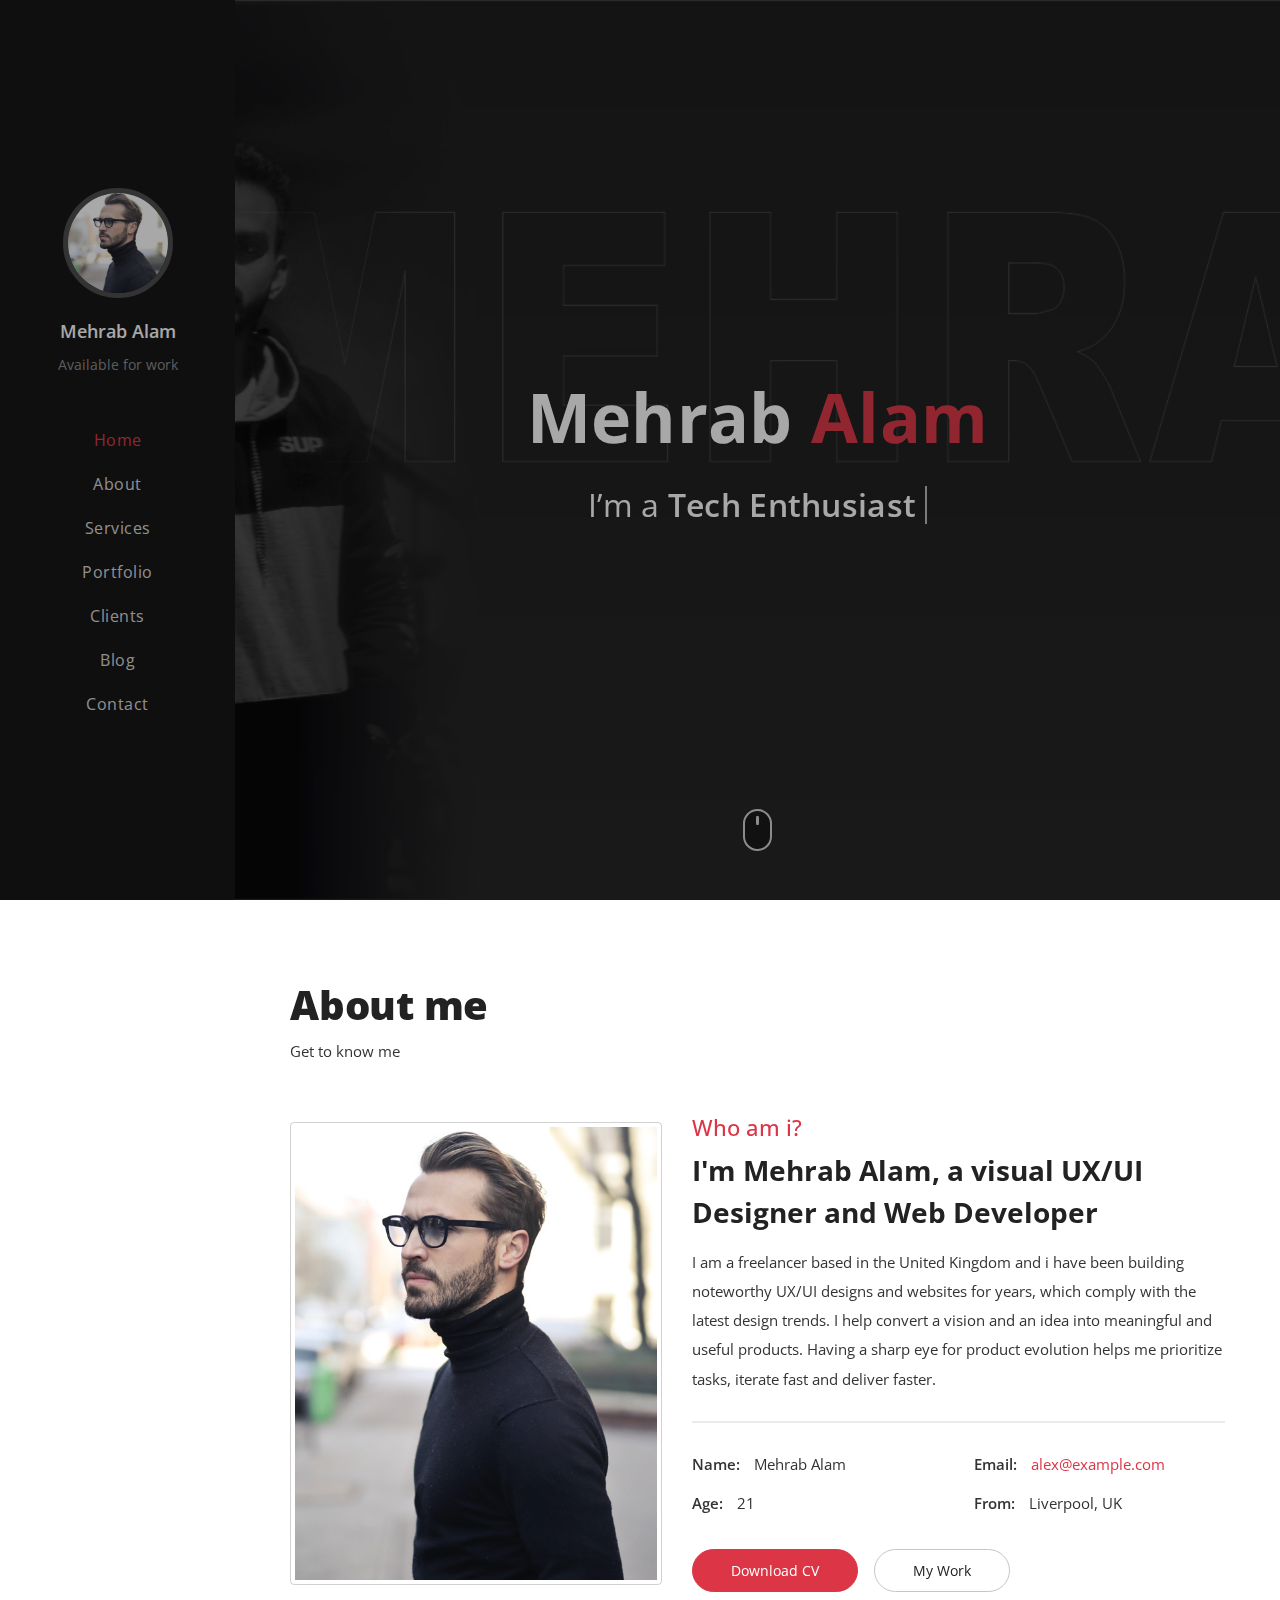
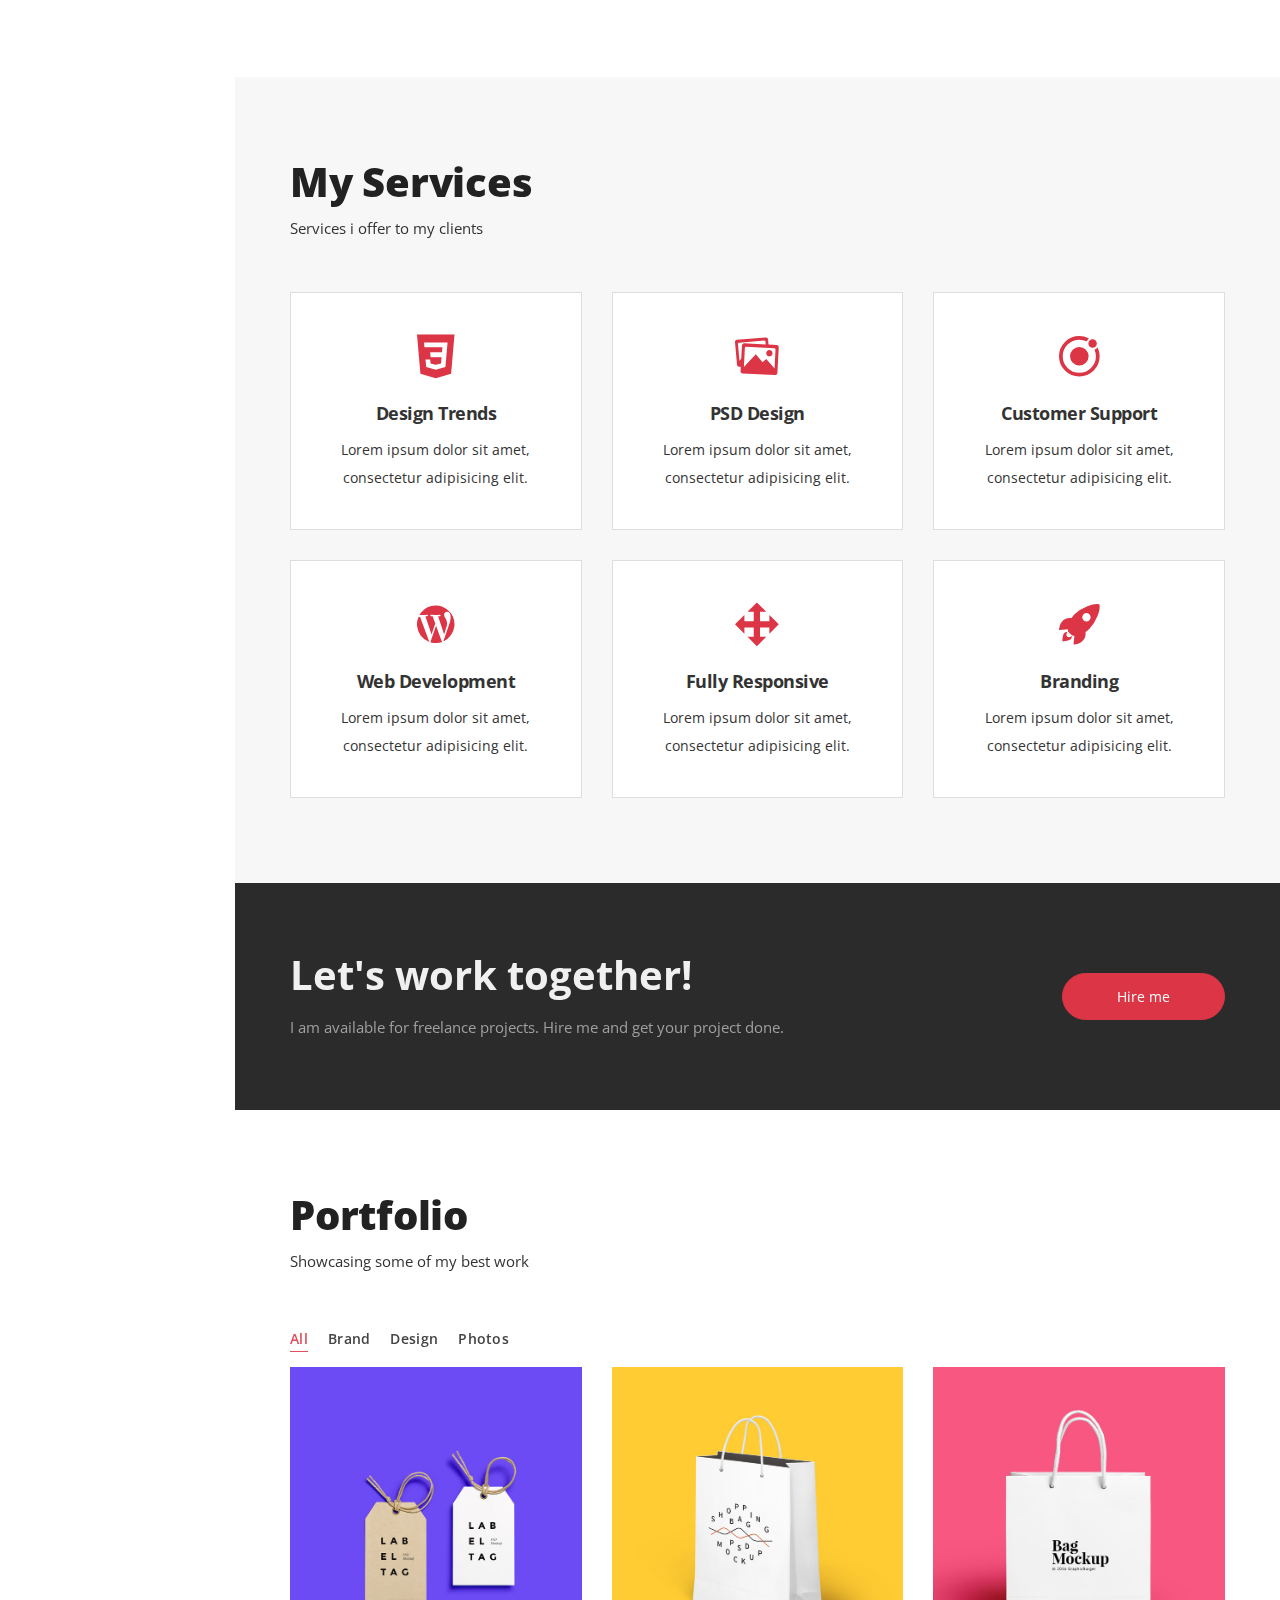
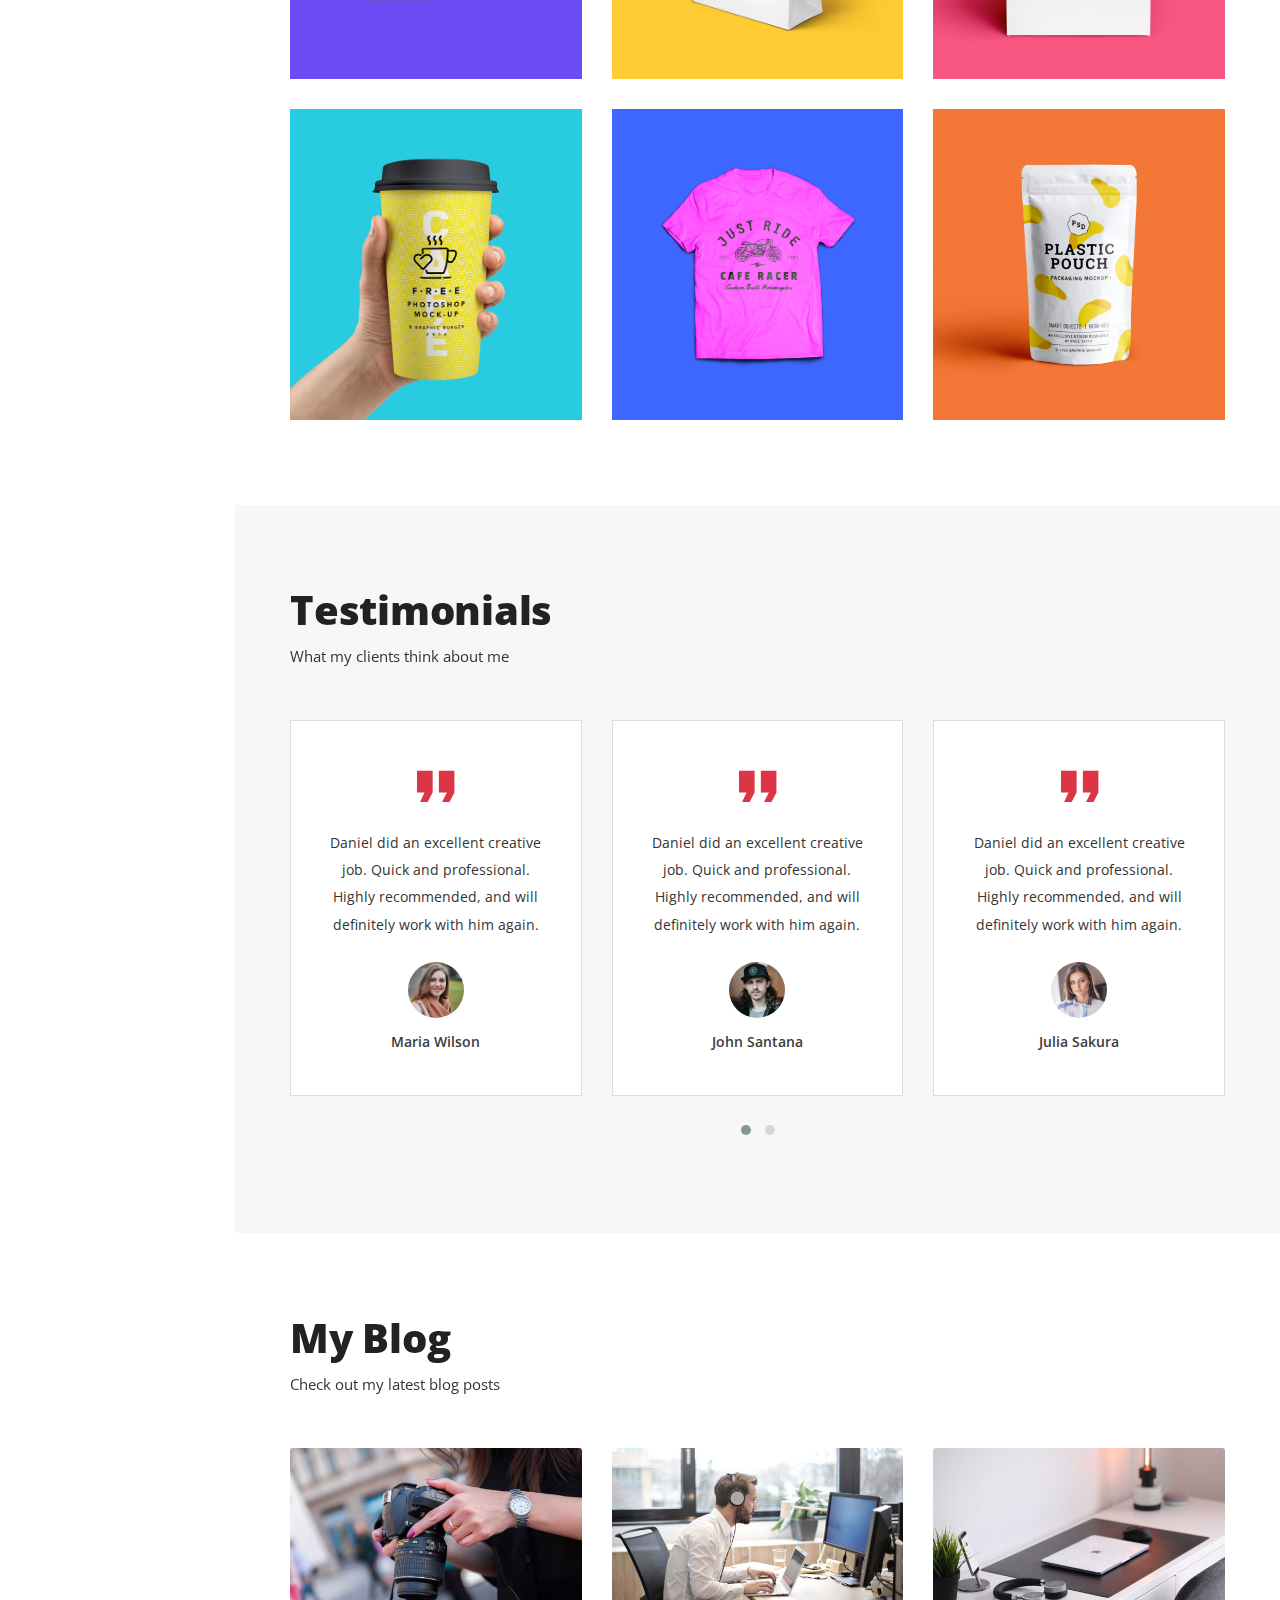
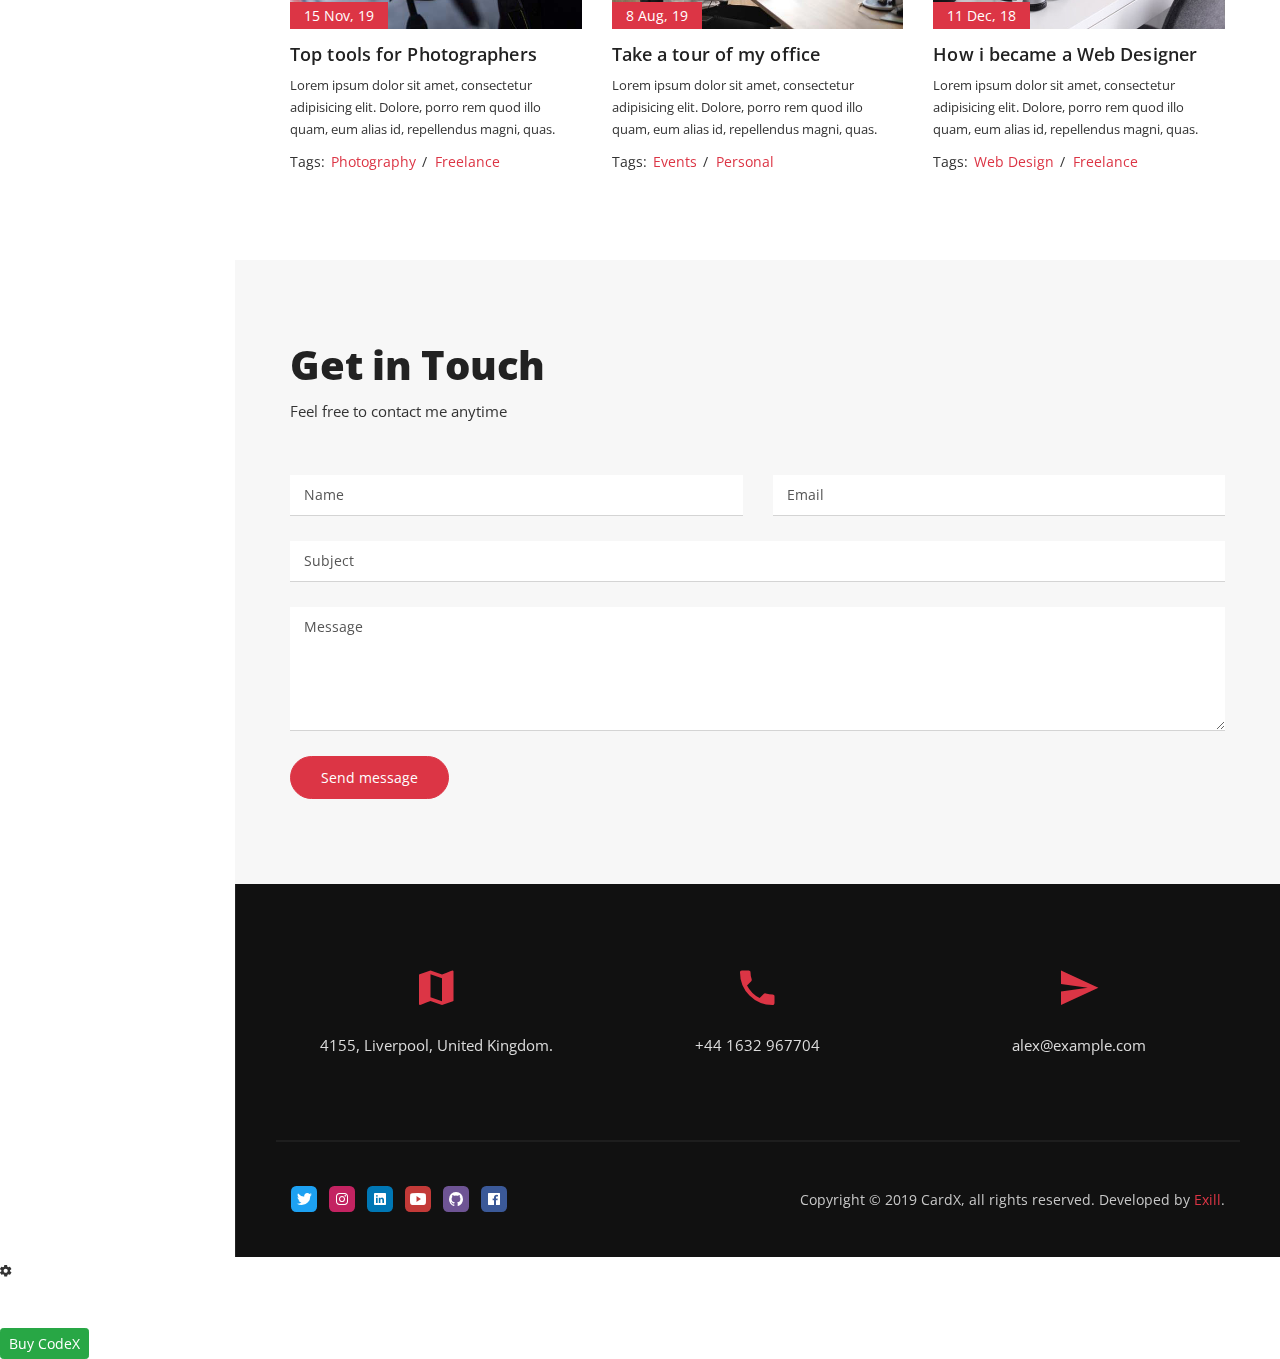
==== commit f5c8c623: "updated wallpaper" ====
--- a/index.html
+++ b/index.html
@@ -66,7 +66,7 @@
     <div class="sections-wrapper">
       <!-- Sections-->
       <!-- Home-->
-      <section class="home-area element-cover-bg" id="home-area" style="background-image:url(img/home.jpg)">
+      <section class="home-area element-cover-bg" id="home-area" style="background-image:url(img/Mehrab-new.jpg)">
         <div class="container h-100">
           <div class="row h-100 align-items-center justify-content-center">
             <div class="col-12 col-lg-8 home-content text-center">
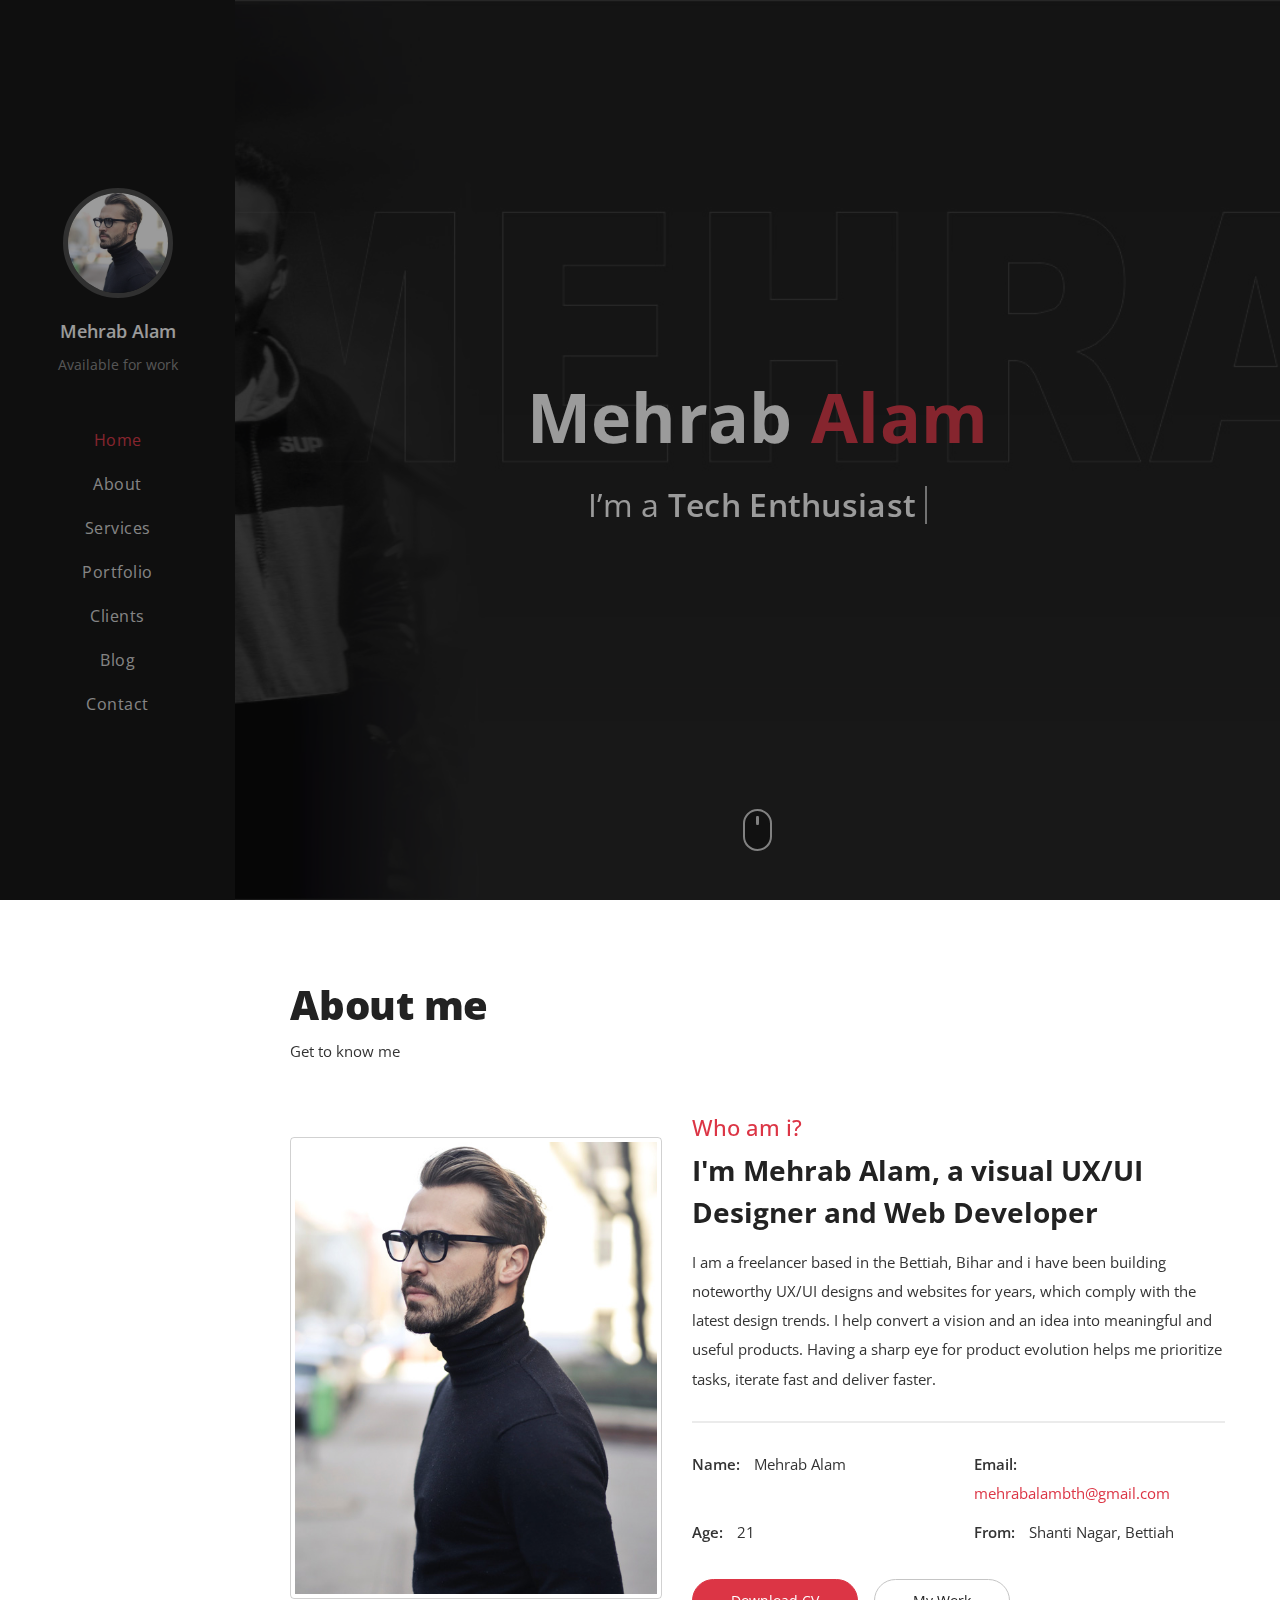
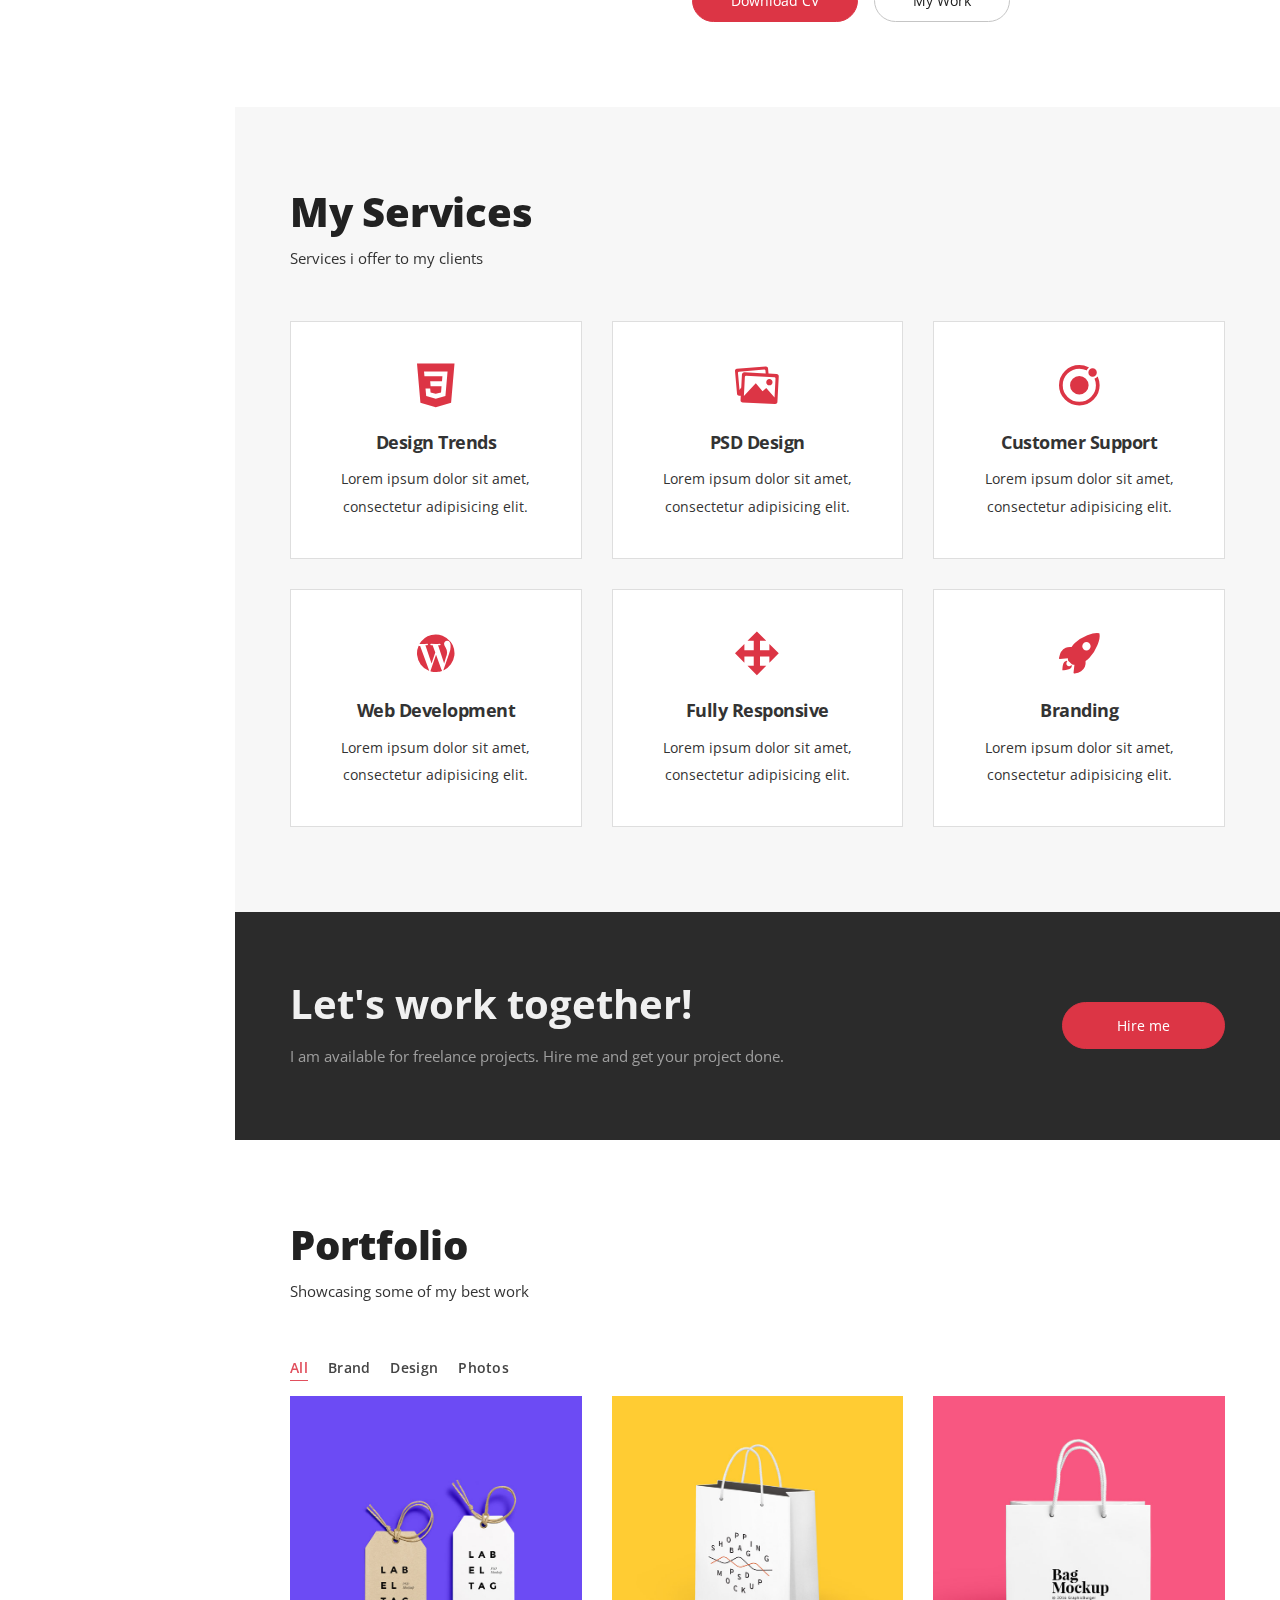
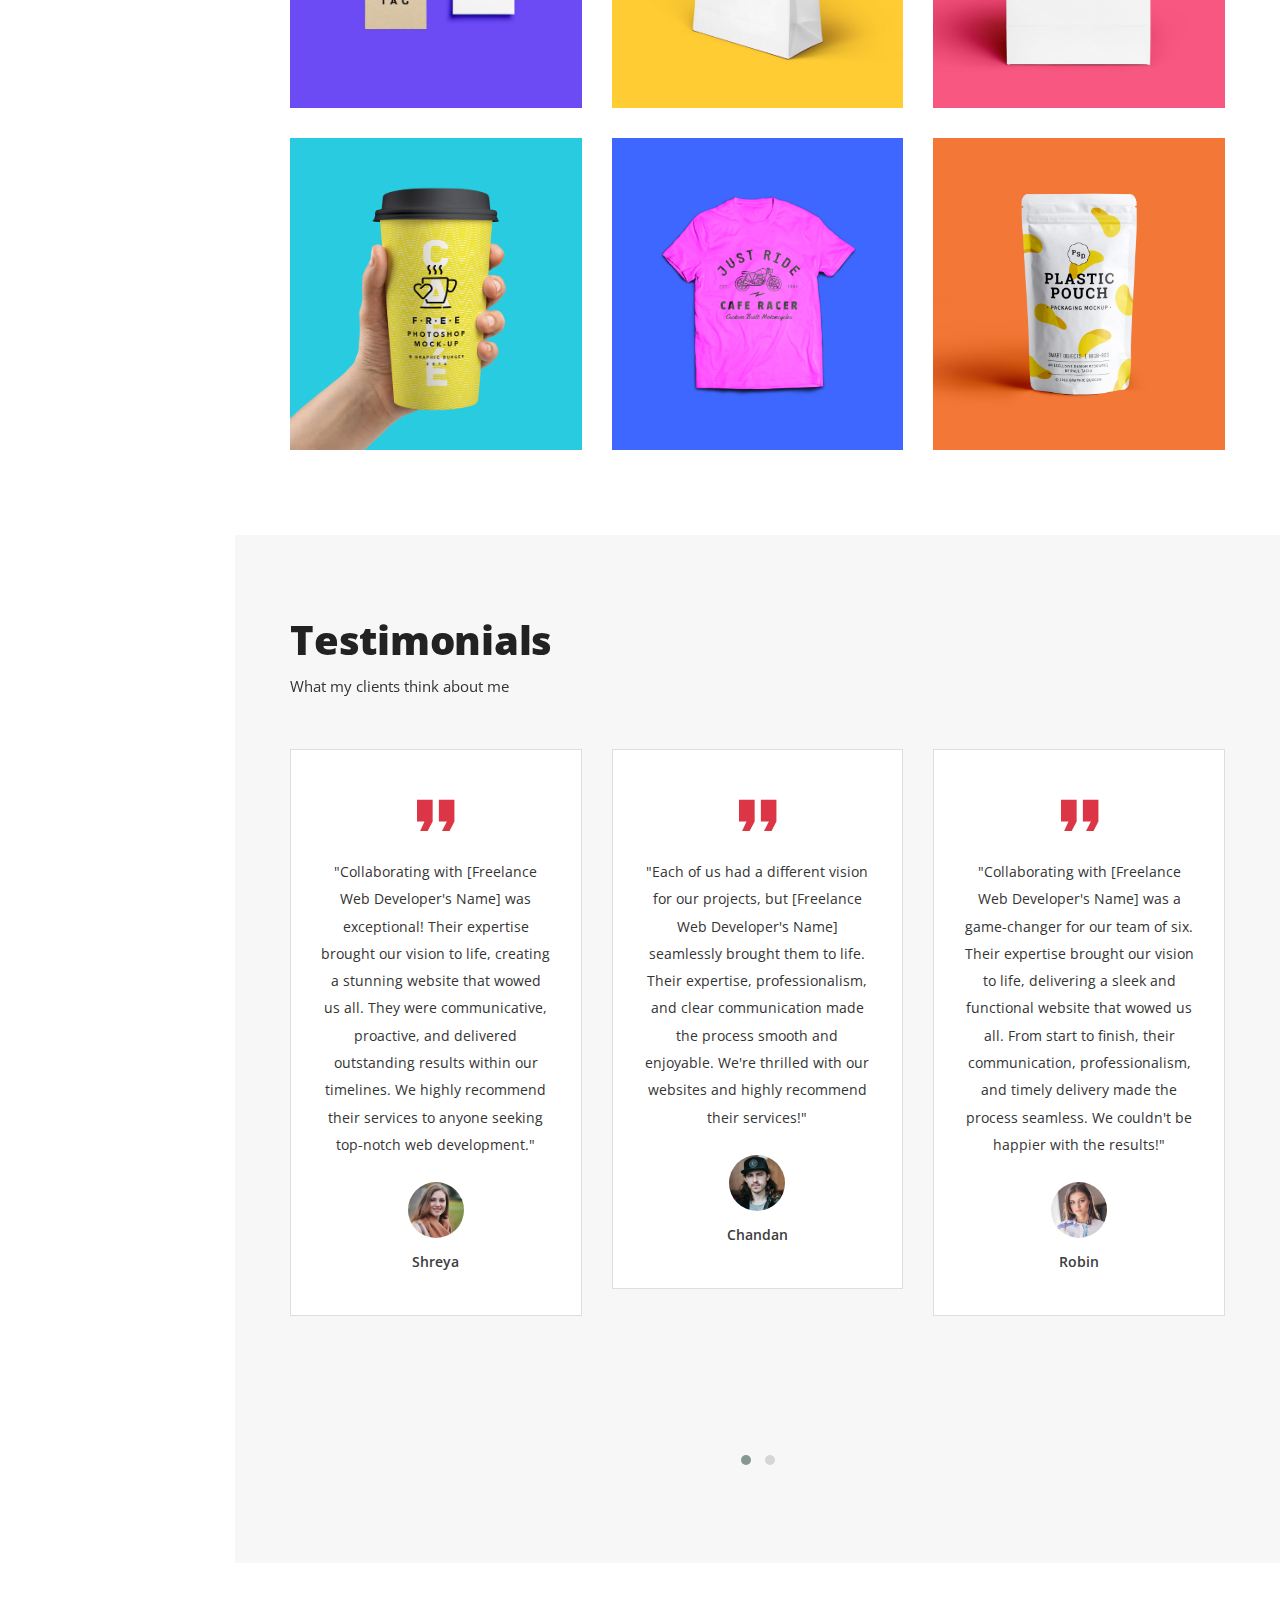
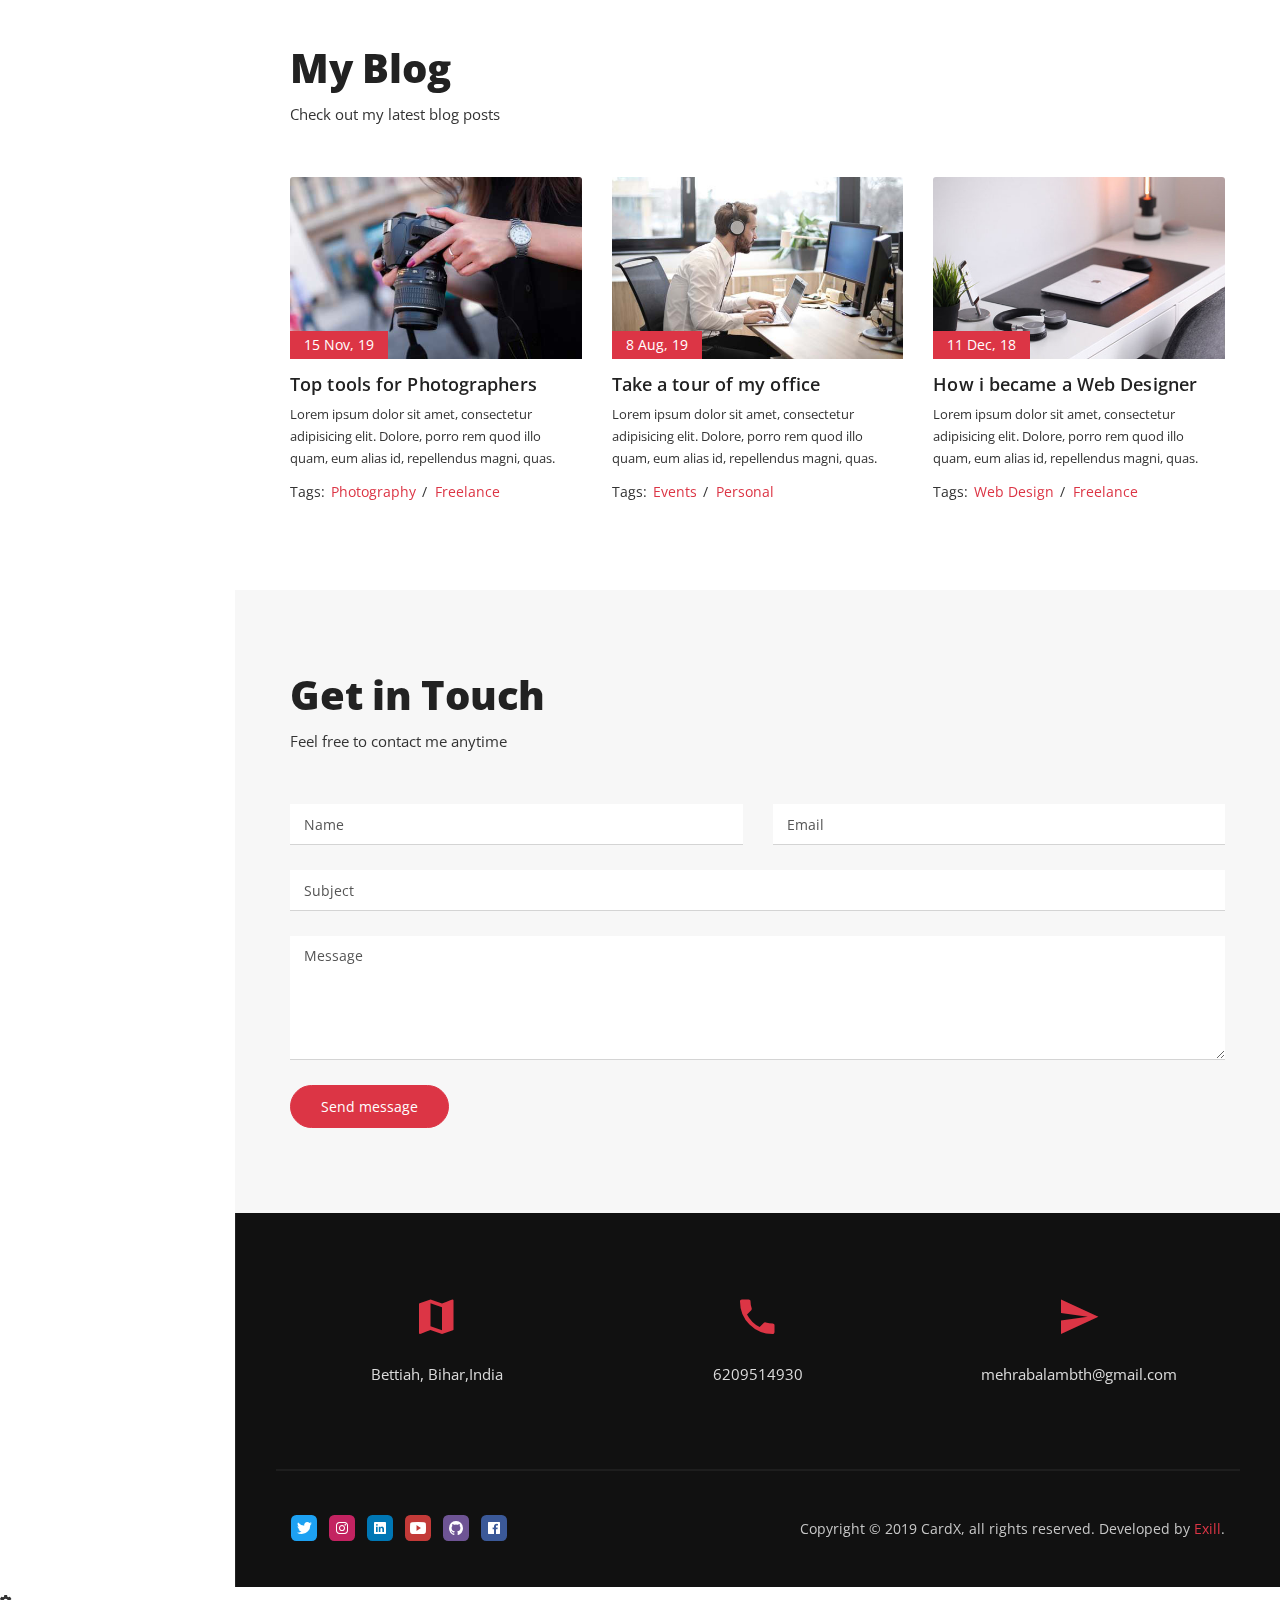
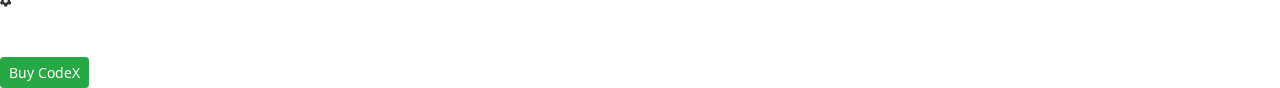
==== commit cd1f1330: "updated" ====
--- a/index.html
+++ b/index.html
@@ -102,7 +102,7 @@
                 <h2 class="content-subtitle">Who am i?</h2>
                 <h6 class="content-title">I'm Mehrab Alam, a visual UX/UI Designer and Web Developer</h6>
                 <div class="content-description">
-                  <p>I am a freelancer based in the United Kingdom and i have been building noteworthy UX/UI designs and websites for years, which comply with the latest design trends. I help convert a vision and an idea into meaningful and useful products. Having a sharp eye for product evolution helps me prioritize tasks, iterate fast and deliver faster.</p>
+                  <p>I am a freelancer based in the Bettiah, Bihar and i have been building noteworthy UX/UI designs and websites for years, which comply with the latest design trends. I help convert a vision and an idea into meaningful and useful products. Having a sharp eye for product evolution helps me prioritize tasks, iterate fast and deliver faster.</p>
                 </div>
                 <address class="content-info">
                   <div class="row">
@@ -110,7 +110,7 @@
                       <p>Mehrab Alam</p>
                     </div>
                     <div class="col-12 col-md-6 single-info"><span>Email:</span>
-                      <p><a href="mailto:daniel@example.com">alex@example.com</a></p>
+                      <p><a href="mailto:daniel@example.com">mehrabalambth@gmail.com</a></p>
                     </div>
                   </div>
                   <div class="row">
@@ -118,7 +118,7 @@
                       <p>21</p>
                     </div>
                     <div class="col-12 col-md-6 single-info"><span>From:</span>
-                      <p>Liverpool, UK</p>
+                      <p>Shanti Nagar, Bettiah</p>
                     </div>
                   </div>
                 </address><a class="btn content-download button-main button-scheme" href="#0" role="button">Download CV</a><a class="btn content-work button-main" data-scroll="" href="#portfolio-area" role="button">My Work</a>
@@ -501,22 +501,23 @@
           <div class="owl-carousel owl-theme">
             <!-- Single review-->
             <div class="single-review"><i class="icon ion-md-quote review-icon"></i>
-              <p class="review-content">Daniel did an excellent creative job. Quick and professional. Highly recommended, and will definitely work with him again.</p><img class="client-avatar" src="img/client-1.jpg" alt="Review avatar"><span class="client-name">Maria Wilson</span>
+              <p class="review-content">"Collaborating with [Freelance Web Developer's Name] was exceptional! Their expertise brought our vision to life, creating a stunning website that wowed us all. They were communicative, proactive, and delivered outstanding results within our timelines. We highly recommend their services to anyone seeking top-notch web development."</p><img class="client-avatar" src="img/client-1.jpg" alt="Review avatar"><span class="client-name">Shreya</span>
             </div><!-- Single review-->
             <div class="single-review"><i class="icon ion-md-quote review-icon"></i>
-              <p class="review-content">Daniel did an excellent creative job. Quick and professional. Highly recommended, and will definitely work with him again.</p><img class="client-avatar" src="img/client-2.jpg" alt="Review avatar"><span class="client-name">John Santana</span>
+              <p class="review-content">"Each of us had a different vision for our projects, but [Freelance Web Developer's Name] seamlessly brought them to life. Their expertise, professionalism, and clear communication made the process smooth and enjoyable. We're thrilled with our websites and highly recommend their services!"</p><img class="client-avatar" src="img/client-2.jpg" alt="Review avatar"><span class="client-name">Chandan</span>
             </div><!-- Single review-->
             <div class="single-review"><i class="icon ion-md-quote review-icon"></i>
-              <p class="review-content">Daniel did an excellent creative job. Quick and professional. Highly recommended, and will definitely work with him again.</p><img class="client-avatar" src="img/client-3.jpg" alt="Review avatar"><span class="client-name">Julia Sakura</span>
+              <p class="review-content">"Collaborating with [Freelance Web Developer's Name] was a game-changer for our team of six. Their expertise brought our vision to life, delivering a sleek and functional website that wowed us all. From start to finish, their communication, professionalism, and timely delivery made the process seamless. We couldn't be happier with the results!"</p><img class="client-avatar" src="img/client-3.jpg" alt="Review avatar"><span class="client-name">Robin</span>
             </div><!-- Single review-->
             <div class="single-review"><i class="icon ion-md-quote review-icon"></i>
-              <p class="review-content">Daniel did an excellent creative job. Quick and professional. Highly recommended, and will definitely work with him again.</p><img class="client-avatar" src="img/client-1.jpg" alt="Review avatar"><span class="client-name">Maria Wilson</span>
+              <p class="review-content">"Collaborating with [Freelance Web Developer's Name] was a game-changer for us. Their expertise and dedication shone through in every aspect of our project. From start to finish, they delivered exceptional results, meeting deadlines and surpassing expectations. We couldn't be happier with our new website and highly recommend [Freelance Web Developer's Name] to anyone seeking top-notch web development services."</p><img class="client-avatar" src="img/client-1.jpg" alt="Review avatar"><span class="client-name">Akriti</span>
             </div><!-- Single review-->
             <div class="single-review"><i class="icon ion-md-quote review-icon"></i>
-              <p class="review-content">Daniel did an excellent creative job. Quick and professional. Highly recommended, and will definitely work with him again.</p><img class="client-avatar" src="img/client-2.jpg" alt="Review avatar"><span class="client-name">John Santana</span>
+              <p class="review-content">
+              "Each of us had the pleasure of collaborating with [Freelance Web Developer's Name], and we couldn't be happier with the results. Their expertise and dedication shone through in every aspect of the project. From clear communication to timely delivery, they exceeded our expectations. Highly recommended!"</p><img class="client-avatar" src="img/client-2.jpg" alt="Review avatar"><span class="client-name">Vivek</span>
             </div><!-- Single review-->
             <div class="single-review"><i class="icon ion-md-quote review-icon"></i>
-              <p class="review-content">Daniel did an excellent creative job. Quick and professional. Highly recommended, and will definitely work with him again.</p><img class="client-avatar" src="img/client-3.jpg" alt="Review avatar"><span class="client-name">Julia Sakura</span>
+              <p class="review-content">"Each of us had the pleasure of working with [Freelance Web Developer's Name], and we couldn't be more impressed. Their expertise shone through in crafting exceptional websites for each of our projects. They were proactive, communicative, and delivered outstanding results on time and within budget. Highly recommended!"</p><img class="client-avatar" src="img/client-3.jpg" alt="Review avatar"><span class="client-name">Aniket</span>
             </div>
           </div>
         </div>
@@ -619,17 +620,17 @@
           <div class="row contact-info">
             <div class="col-12 col-sm-4">
               <div class="single-info"><i class="info-icon icon ion-md-map"></i>
-                <p class="info-content"><a href="https://goo.gl/maps/2YAGiugG47VAS17g7" target="_blank">4155, Liverpool, United Kingdom.</a></p>
+                <p class="info-content"><a href="https://goo.gl/maps/2YAGiugG47VAS17g7" target="_blank">Bettiah, Bihar,India</a></p>
               </div>
             </div>
             <div class="col-12 col-sm-4">
               <div class="single-info"><i class="info-icon icon ion-md-call"></i>
-                <p class="info-content"><a href="tel:+441632967704">+44 1632 967704</a></p>
+                <p class="info-content"><a href="tel:6209514930">6209514930</a></p>
               </div>
             </div>
             <div class="col-12 col-sm-4">
               <div class="single-info"><i class="info-icon icon ion-md-send"></i>
-                <p class="info-content"><a href="mailto:alex@example.com">alex@example.com</a></p>
+                <p class="info-content"><a href="mailto:alex@example.com">mehrabalambth@gmail.com</a></p>
               </div>
             </div>
           </div>
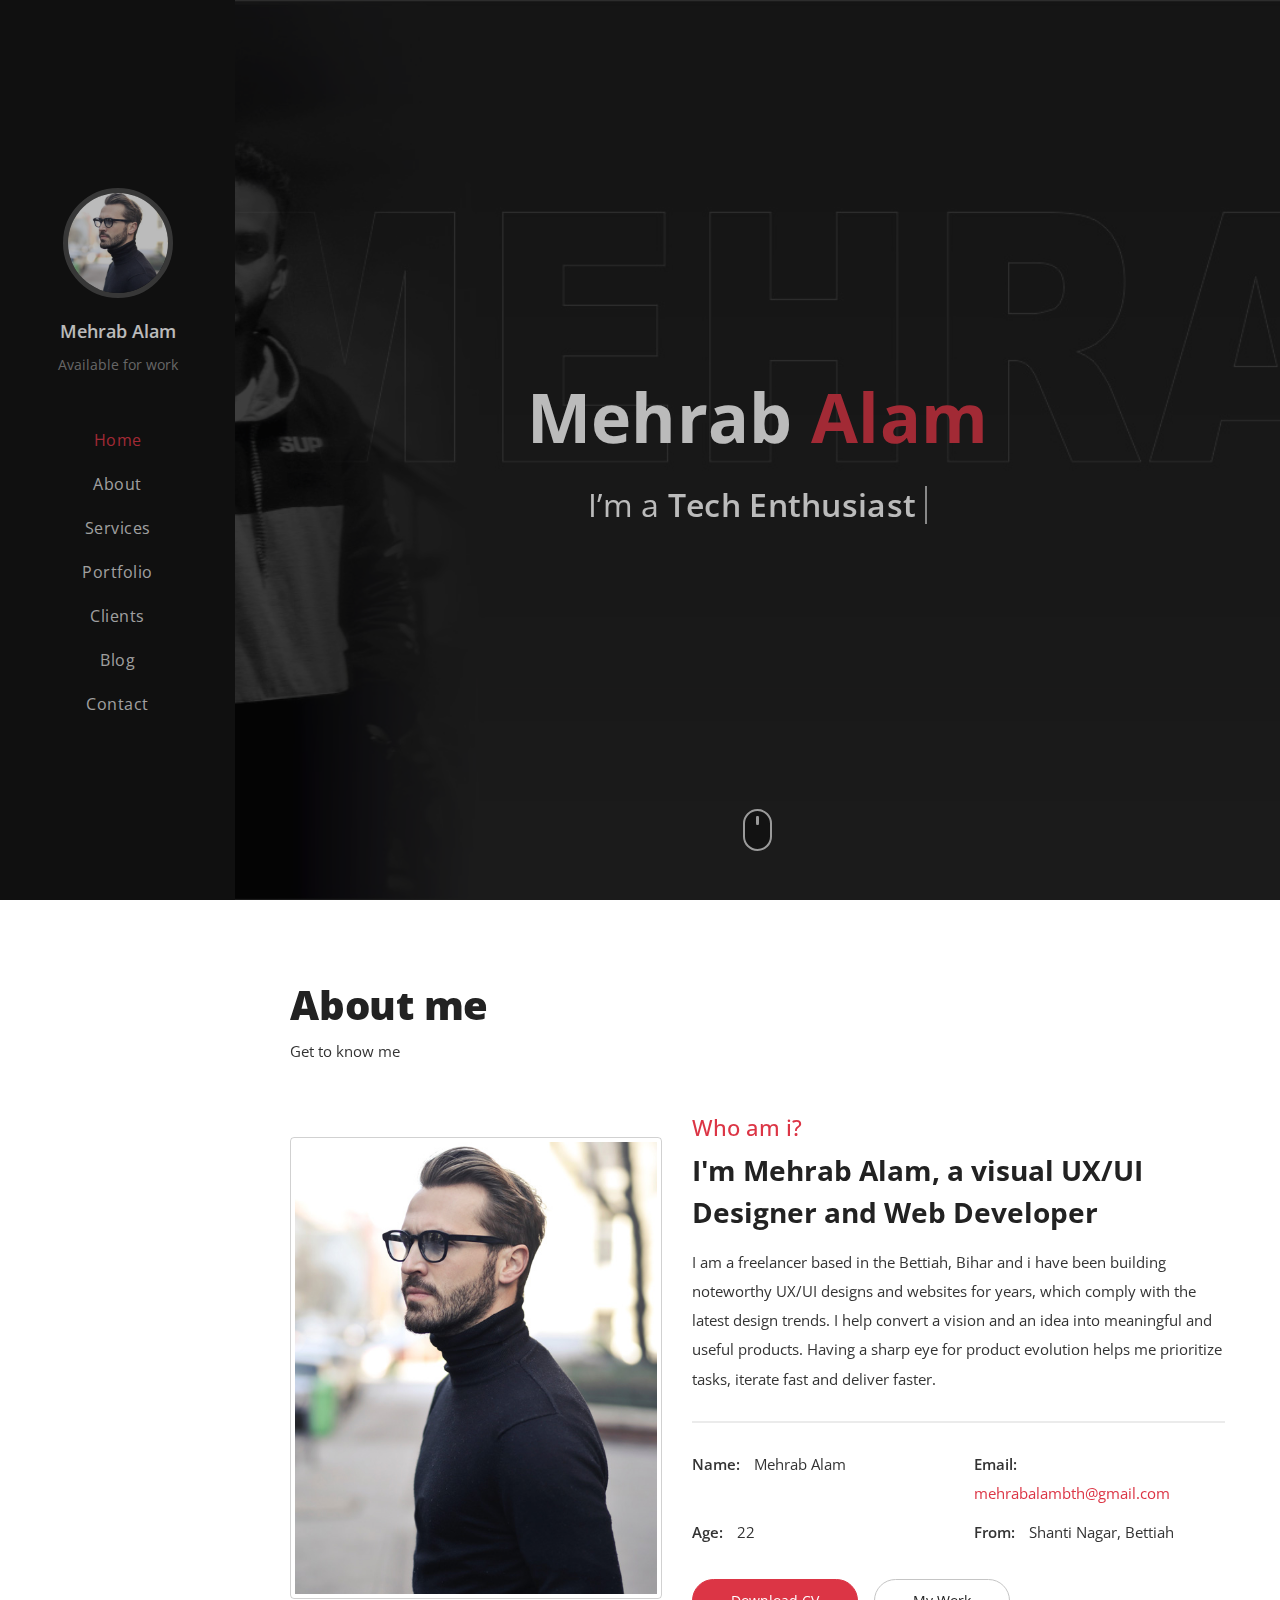
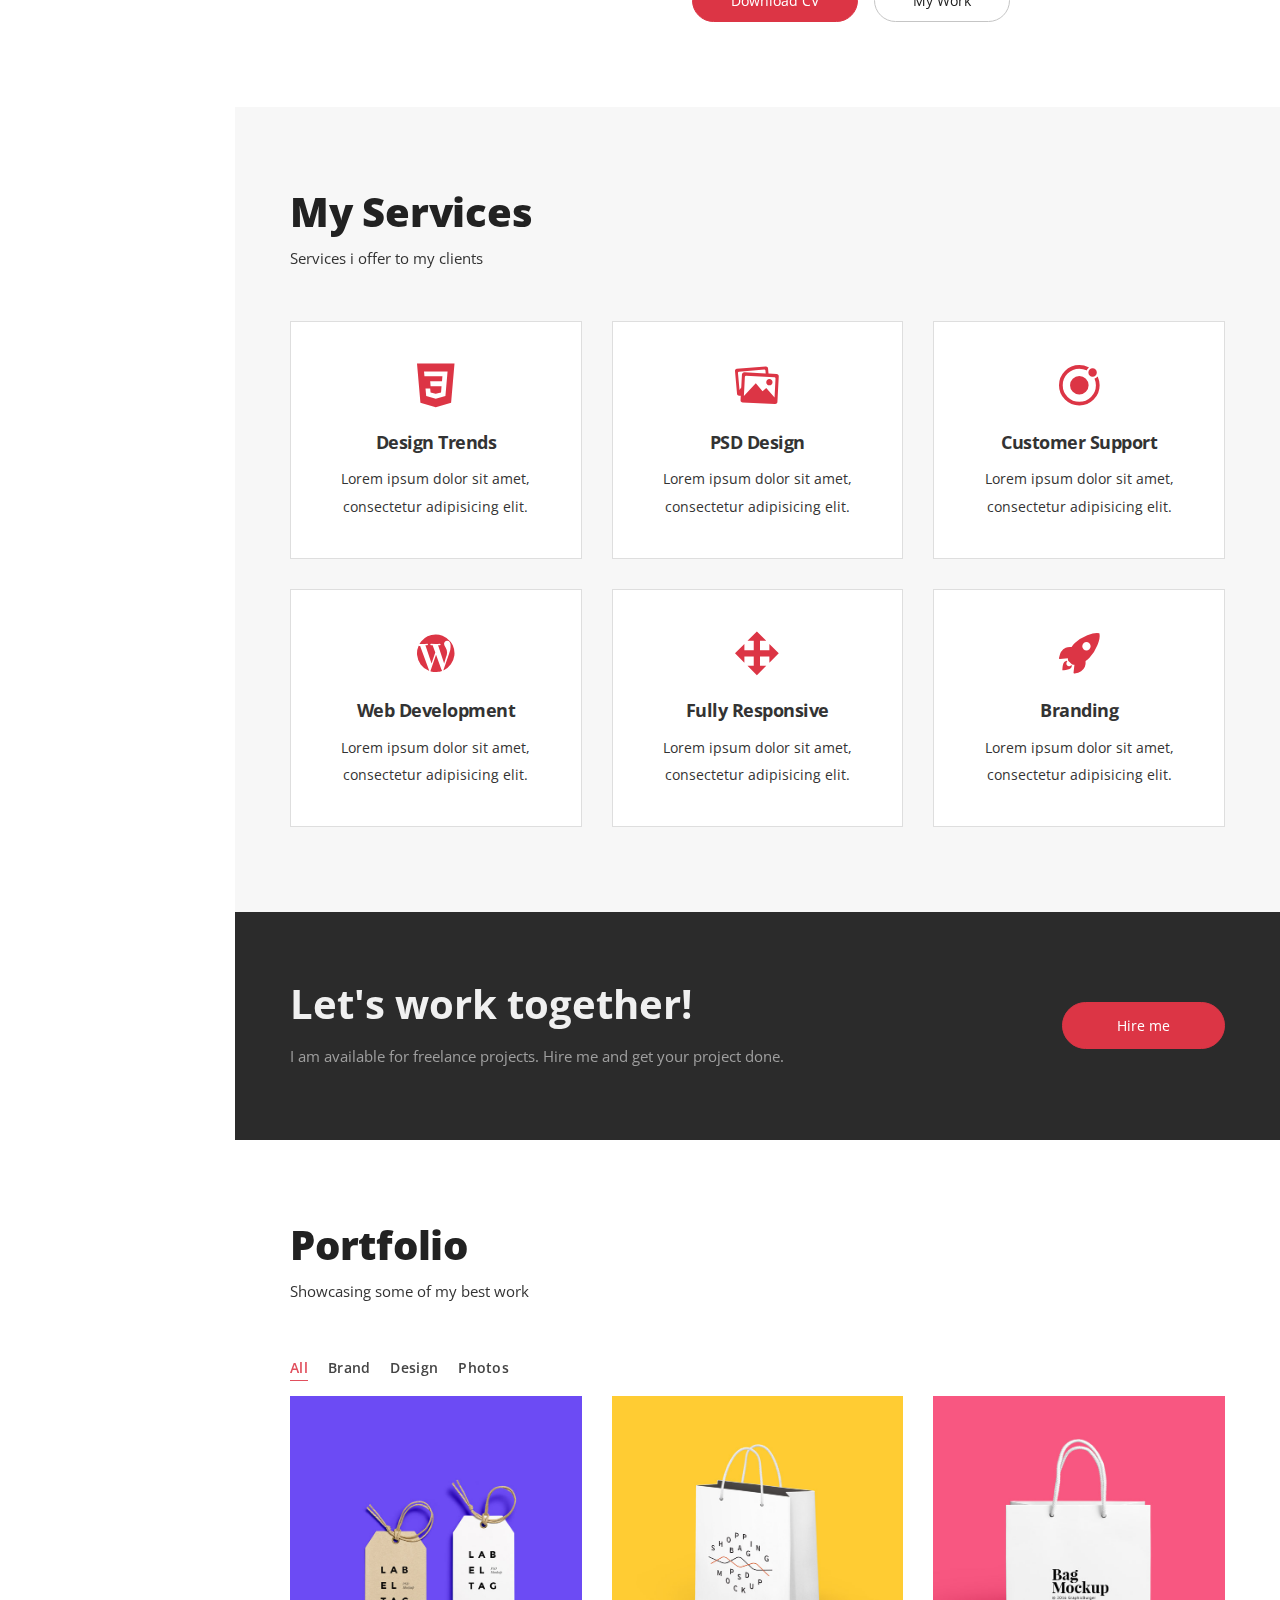
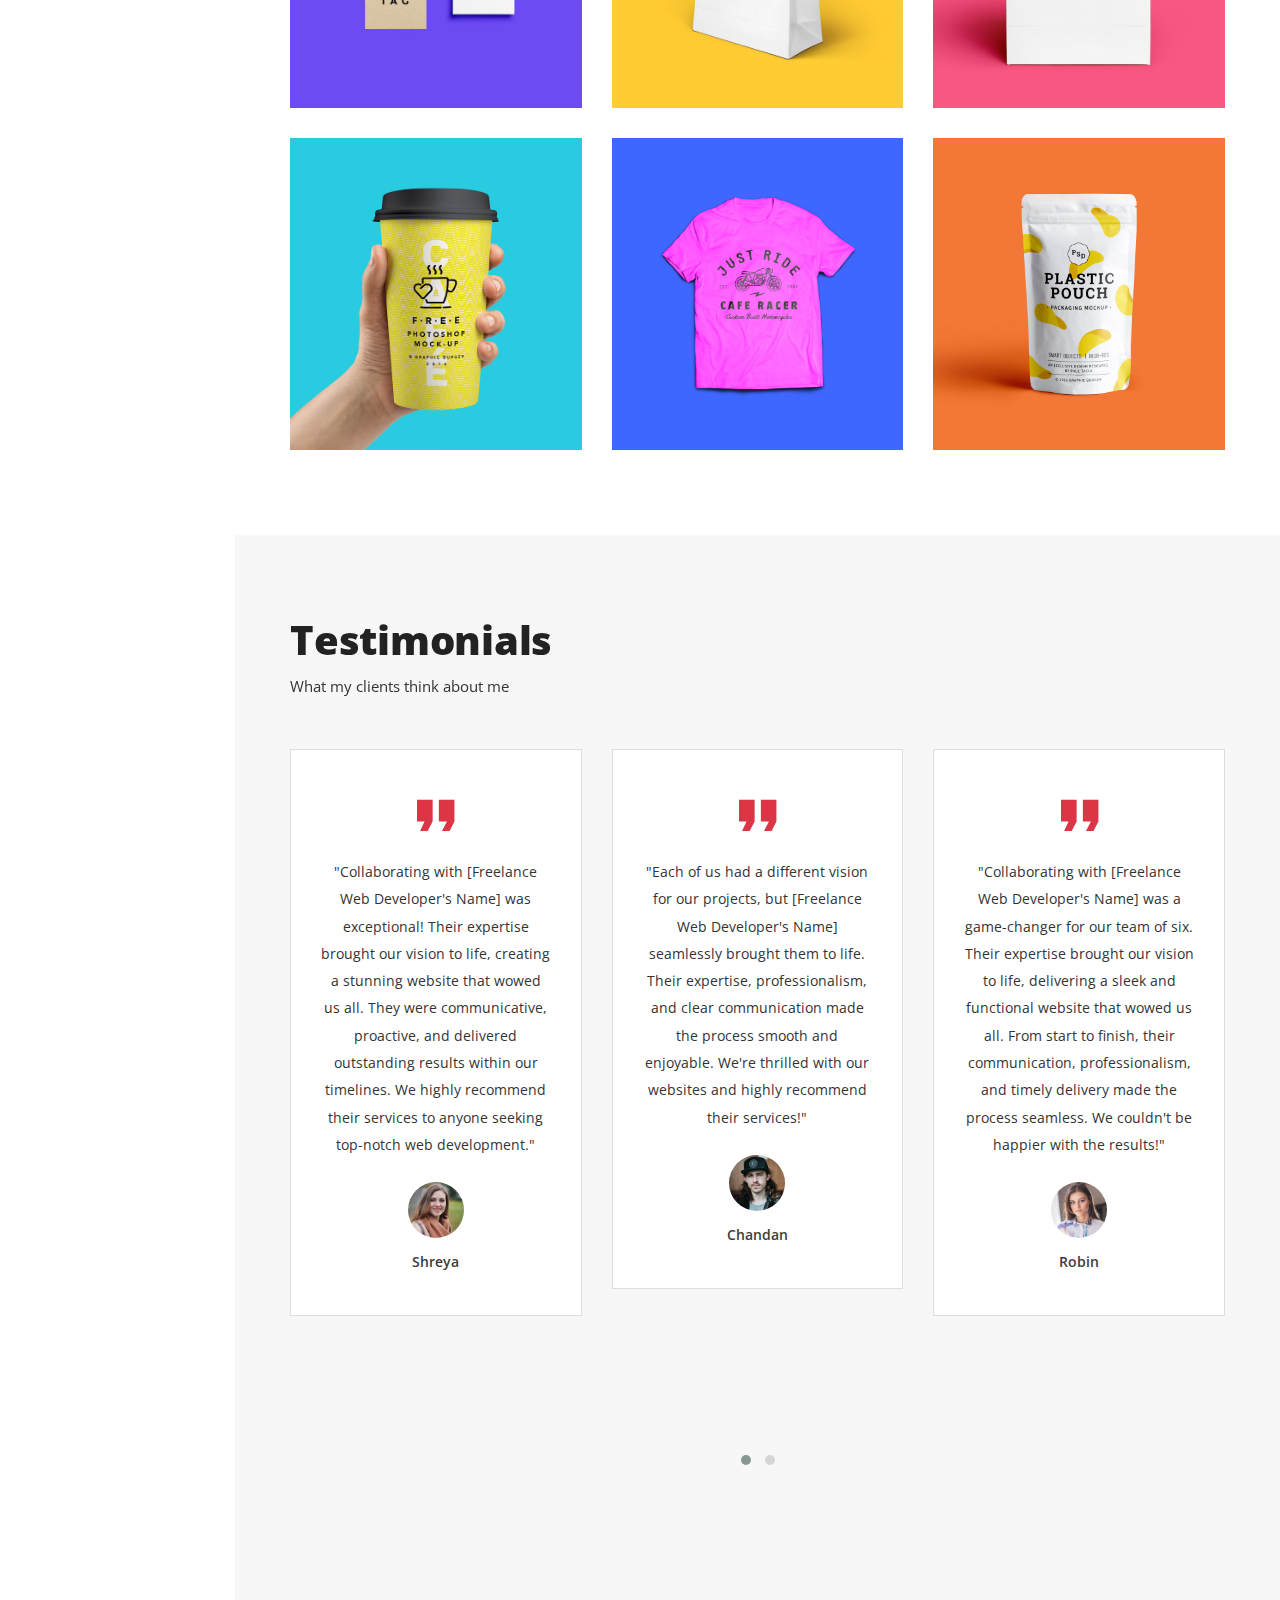
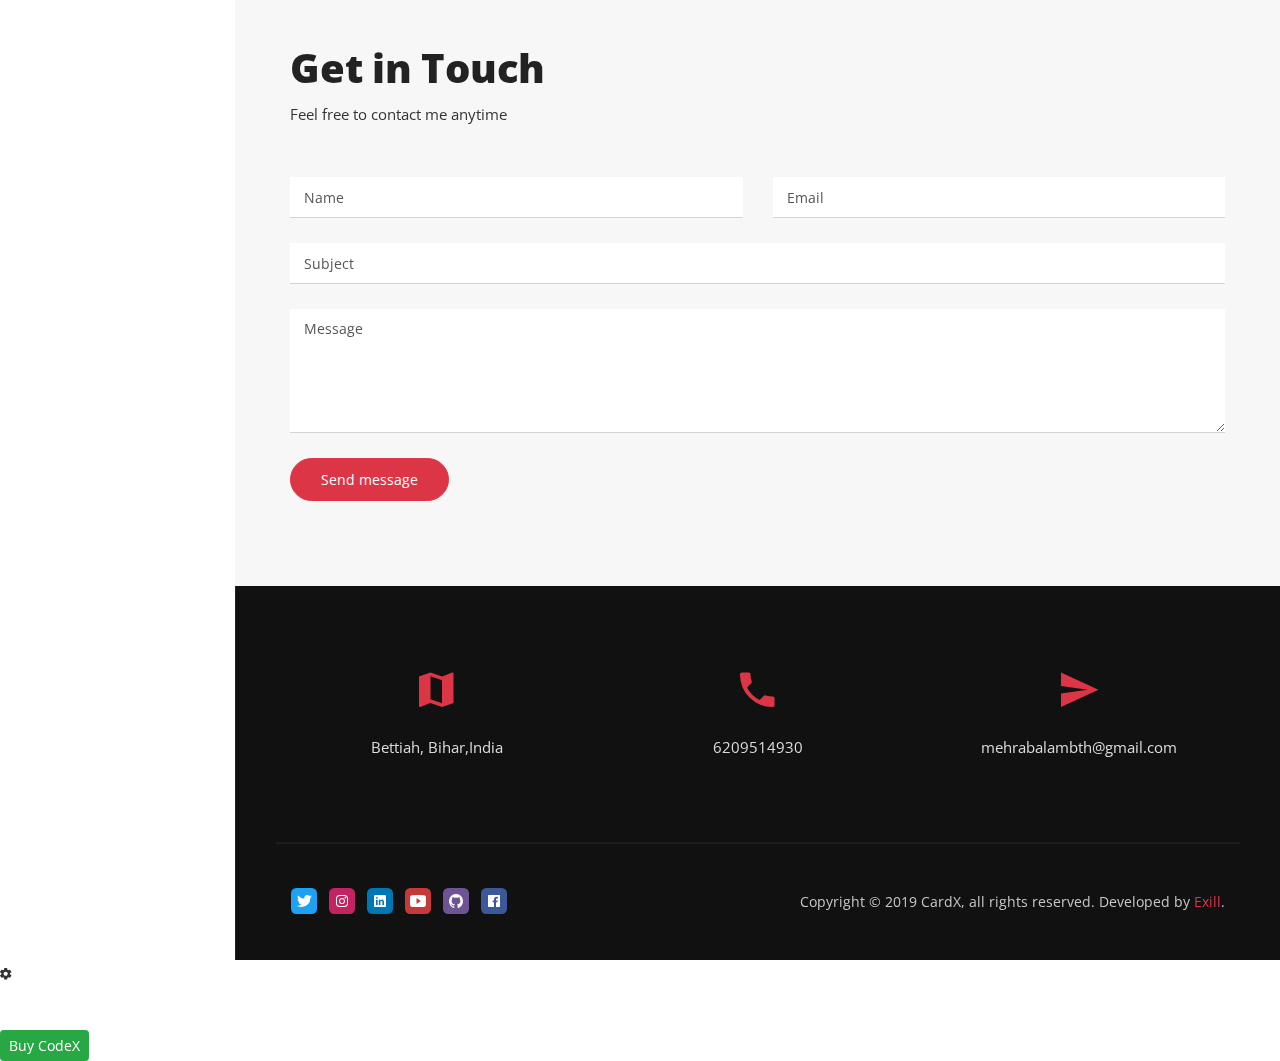
==== commit 07b524f3: "updated blog section" ====
--- a/index.html
+++ b/index.html
@@ -115,7 +115,7 @@
                   </div>
                   <div class="row">
                     <div class="col-12 col-md-6 single-info"><span>Age:</span>
-                      <p>21</p>
+                      <p>22 </p>
                     </div>
                     <div class="col-12 col-md-6 single-info"><span>From:</span>
                       <p>Shanti Nagar, Bettiah</p>
@@ -523,68 +523,8 @@
         </div>
       </section>
       <!-- Blog-->
-      <section class="single-section blog-area" id="blog-area">
-        <div class="container">
-          <div class="row">
-            <div class="col-12">
-              <div class="section-heading">
-                <h2 class="section-title">My Blog</h2>
-                <p class="section-description">Check out my latest blog posts</p>
-              </div>
-            </div>
-          </div>
-          <div class="row justify-content-center">
-            <!-- Single post-->
-            <div class="col-12 col-sm-8 col-lg-4">
-              <div class="card single-post"><a class="post-img" href="#0"><img class="card-img-top" src="img/post-1.jpg" alt="Blog post"><span class="content-date">15 Nov, 19</span></a>
-                <div class="card-body post-content"><a href="#0">
-                    <h5 class="card-title content-title">Top tools for Photographers</h5>
-                  </a>
-                  <p class="card-text content-description">Lorem ipsum dolor sit amet, consectetur adipisicing elit. Dolore, porro rem quod illo quam, eum alias id, repellendus magni, quas.</p>
-                  <div class="content-tags"><span class="tags-title">Tags:</span>
-                    <ul class="list-unstyled list-inline tags-list">
-                      <li class="list-inline-item"><a href="#0">Photography</a></li>
-                      <li class="list-inline-item"><a href="#0">Freelance</a></li>
-                    </ul>
-                  </div>
-                </div>
-              </div>
-            </div>
-            <!-- Single post-->
-            <div class="col-12 col-sm-8 col-lg-4">
-              <div class="card single-post"><a class="post-img" href="#0"><img class="card-img-top" src="img/post-2.jpg" alt="Blog post"><span class="content-date">8 Aug, 19</span></a>
-                <div class="card-body post-content"><a href="#0">
-                    <h5 class="card-title content-title">Take a tour of my office</h5>
-                  </a>
-                  <p class="card-text content-description">Lorem ipsum dolor sit amet, consectetur adipisicing elit. Dolore, porro rem quod illo quam, eum alias id, repellendus magni, quas.</p>
-                  <div class="content-tags"><span class="tags-title">Tags:</span>
-                    <ul class="list-unstyled list-inline tags-list">
-                      <li class="list-inline-item"><a href="#0">Events</a></li>
-                      <li class="list-inline-item"><a href="#0">Personal</a></li>
-                    </ul>
-                  </div>
-                </div>
-              </div>
-            </div>
-            <!-- Single post-->
-            <div class="col-12 col-sm-8 col-lg-4">
-              <div class="card single-post"><a class="post-img" href="#0"><img class="card-img-top" src="img/post-3.jpg" alt="Blog post"><span class="content-date">11 Dec, 18</span></a>
-                <div class="card-body post-content"><a href="#0">
-                    <h5 class="card-title content-title">How i became a Web Designer</h5>
-                  </a>
-                  <p class="card-text content-description">Lorem ipsum dolor sit amet, consectetur adipisicing elit. Dolore, porro rem quod illo quam, eum alias id, repellendus magni, quas.</p>
-                  <div class="content-tags"><span class="tags-title">Tags:</span>
-                    <ul class="list-unstyled list-inline tags-list">
-                      <li class="list-inline-item"><a href="#0">Web Design</a></li>
-                      <li class="list-inline-item"><a href="#0">Freelance</a></li>
-                    </ul>
-                  </div>
-                </div>
-              </div>
-            </div>
-          </div>
-        </div>
-      </section>
+
+      
       <!-- Contact-->
       <section class="single-section contact-area alt-bg" id="contact-area">
         <div class="container">
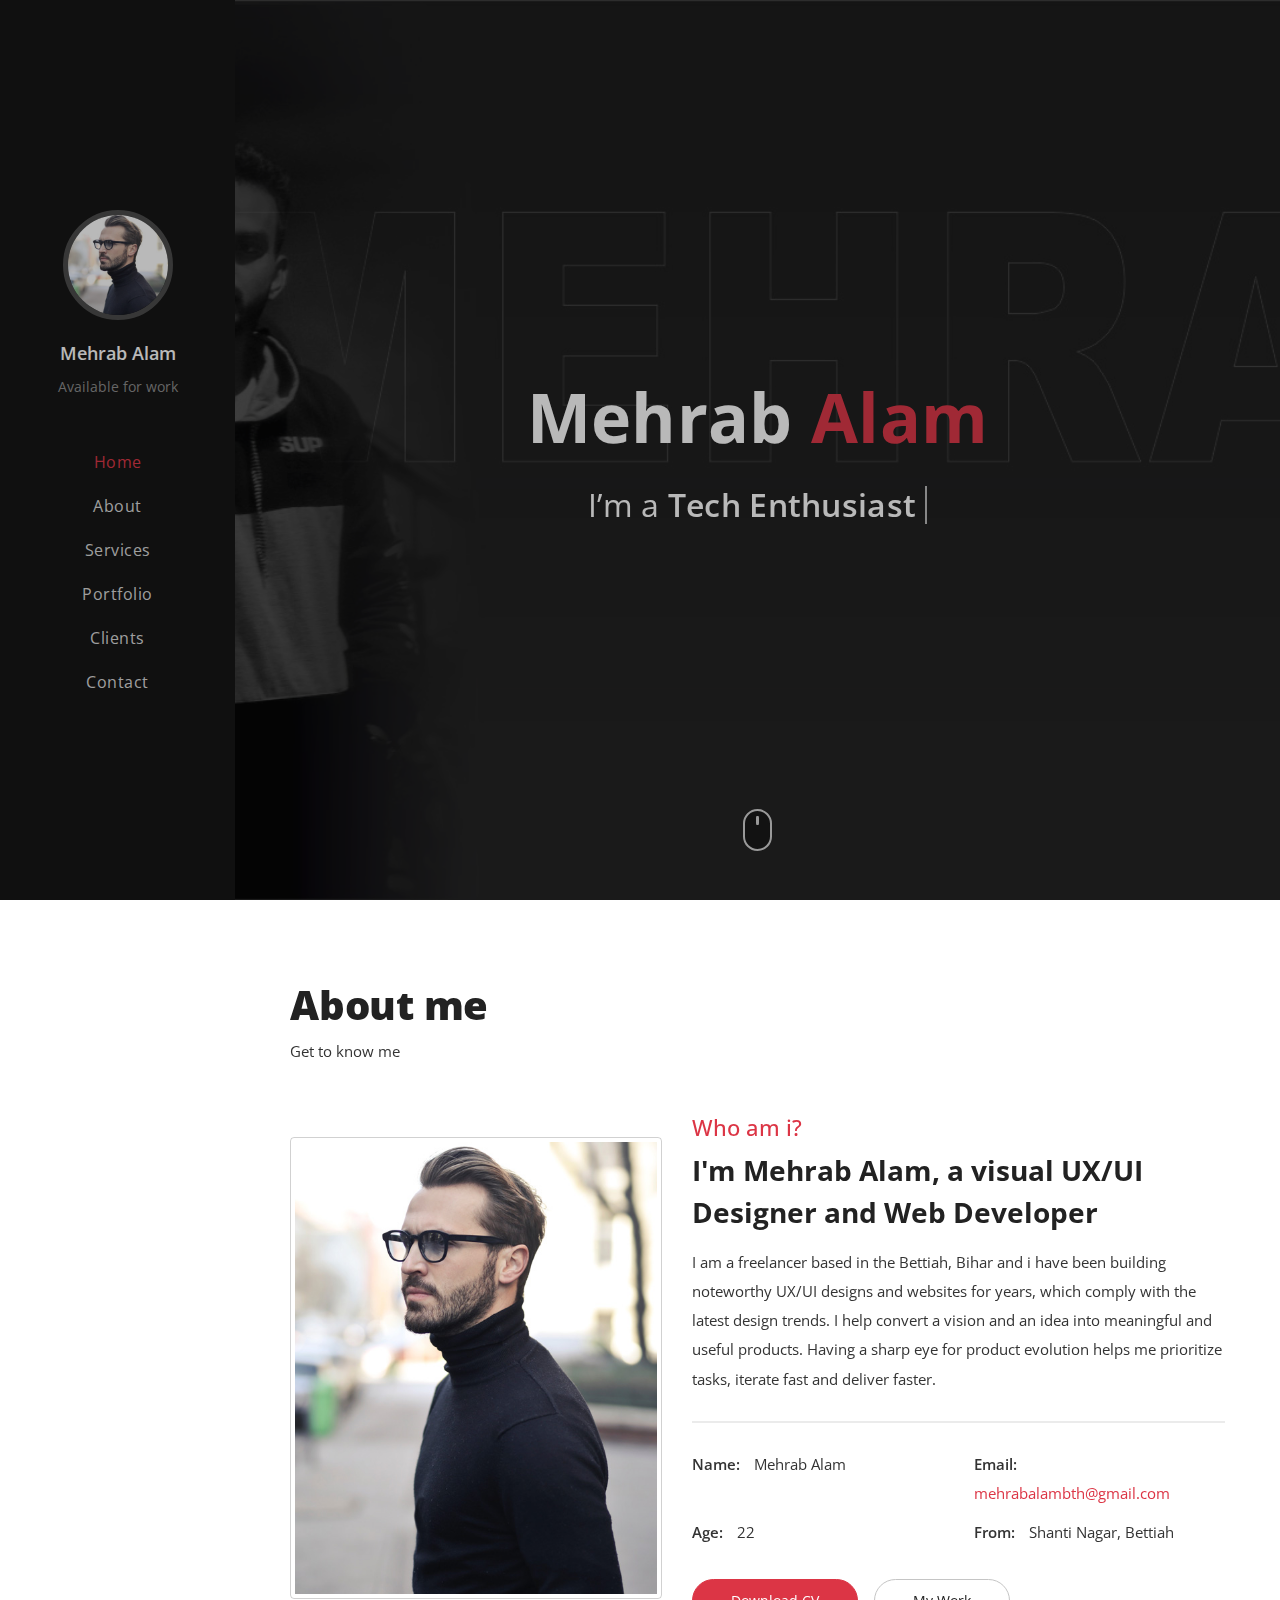
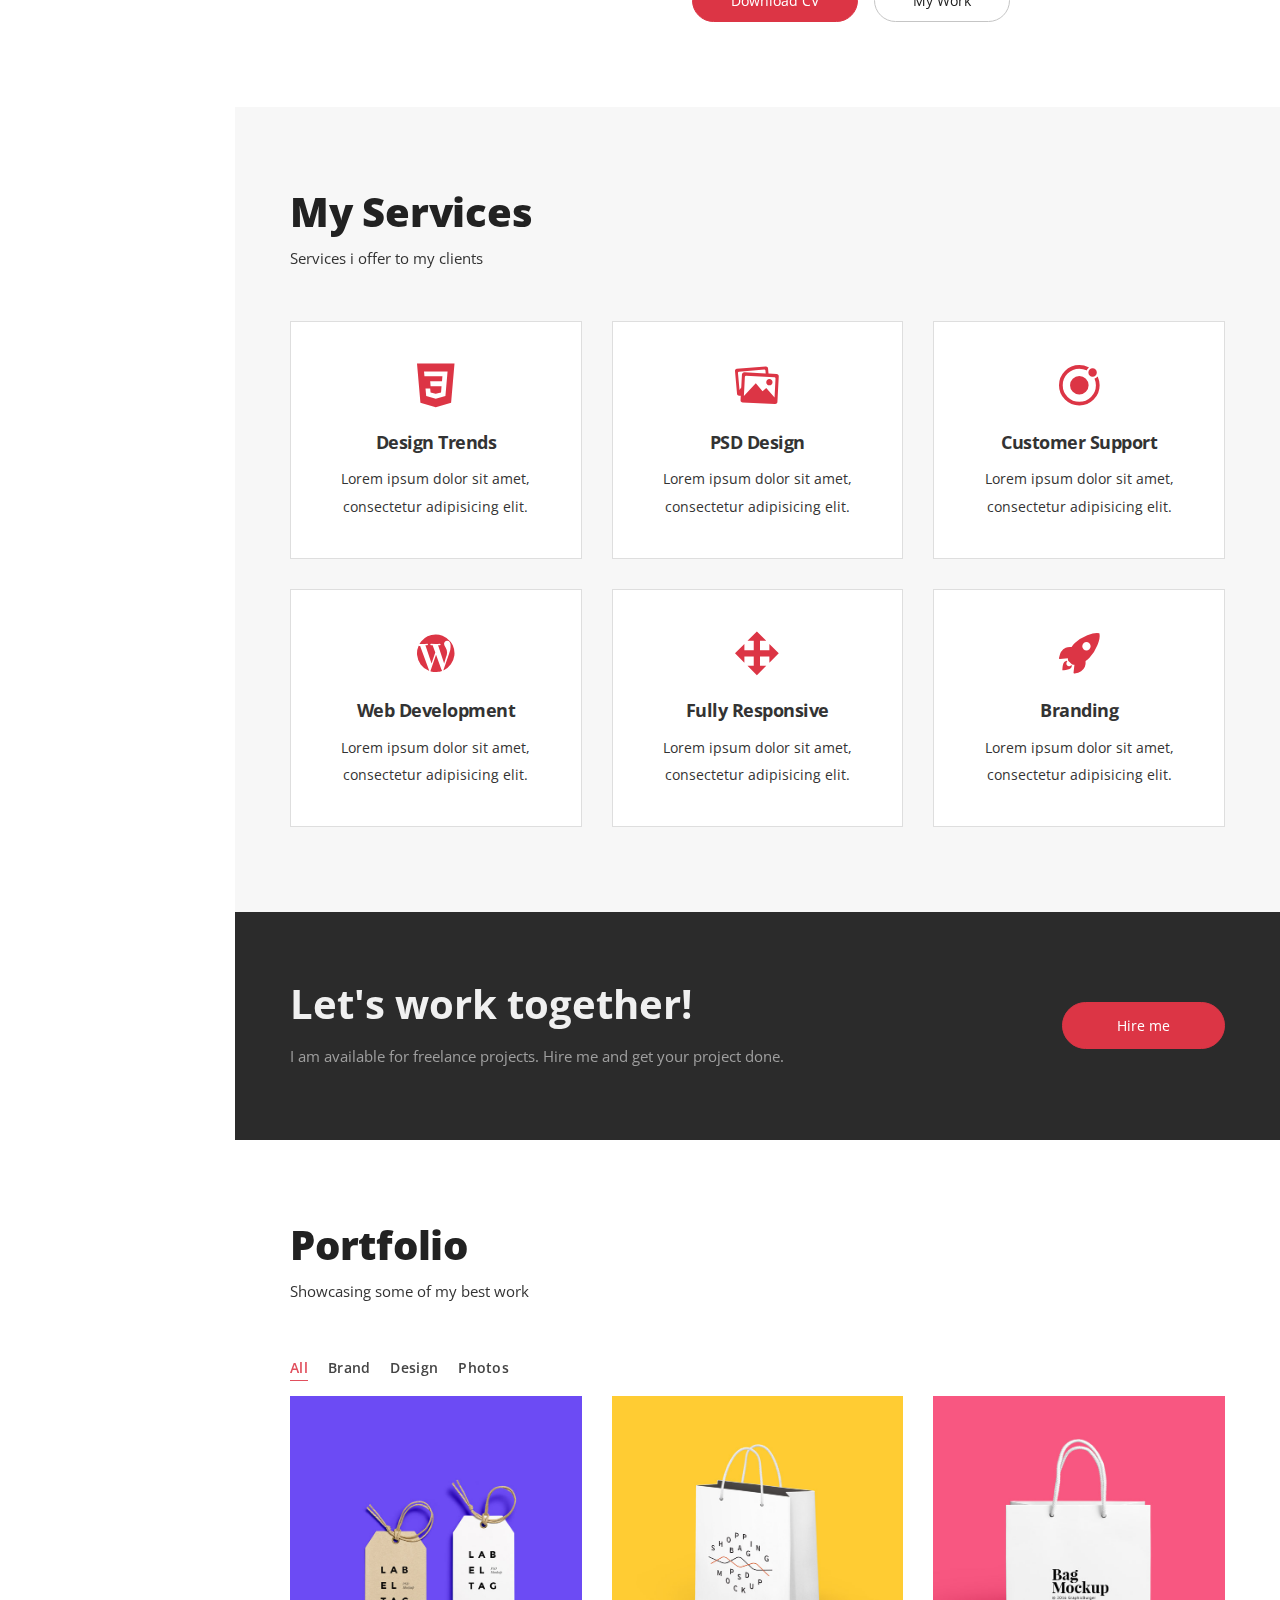
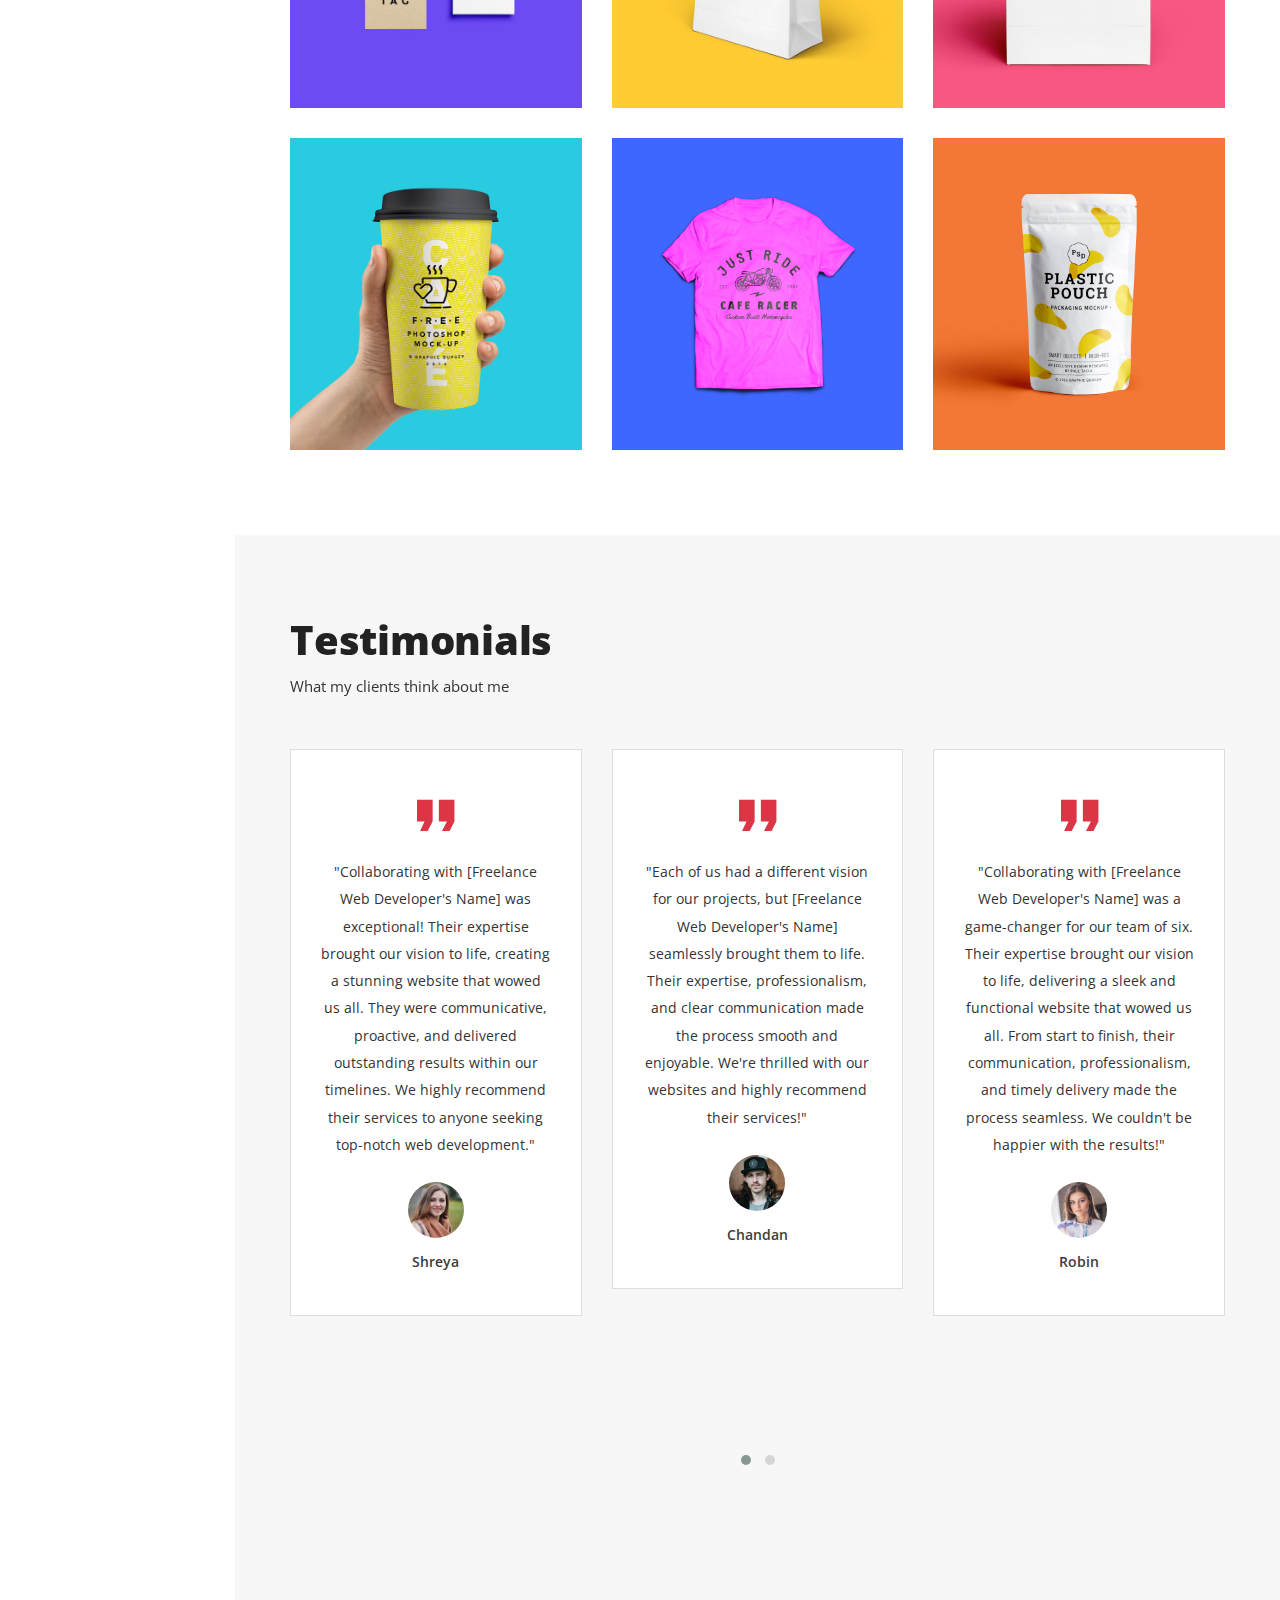
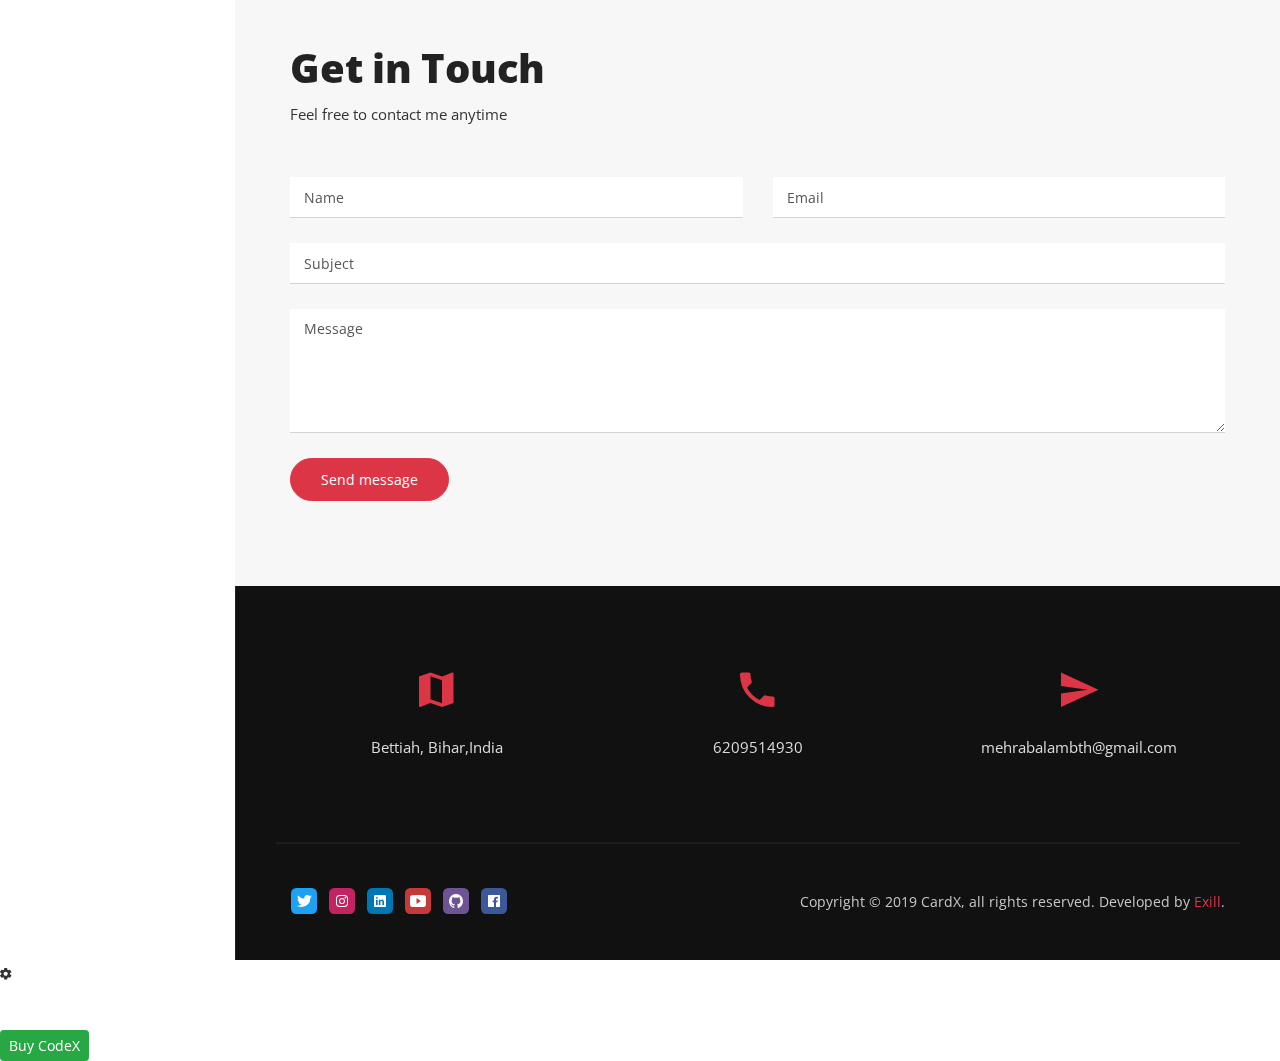
==== commit 27853287: "updated new file" ====
--- a/index.html
+++ b/index.html
@@ -57,7 +57,7 @@
             <li><a class="nav-link" href="#services-area" data-scroll>Services</a></li>
             <li><a class="nav-link" href="#portfolio-area" data-scroll>Portfolio</a></li>
             <li><a class="nav-link" href="#testimonials-area" data-scroll>Clients</a></li>
-            <li><a class="nav-link" href="#blog-area" data-scroll>Blog</a></li>
+            <!-- <li><a class="nav-link" href="#blog-area" data-scroll>Blog</a></li> -->
             <li><a class="nav-link" href="#contact-area" data-scroll>Contact</a></li>
           </ul>
         </div>
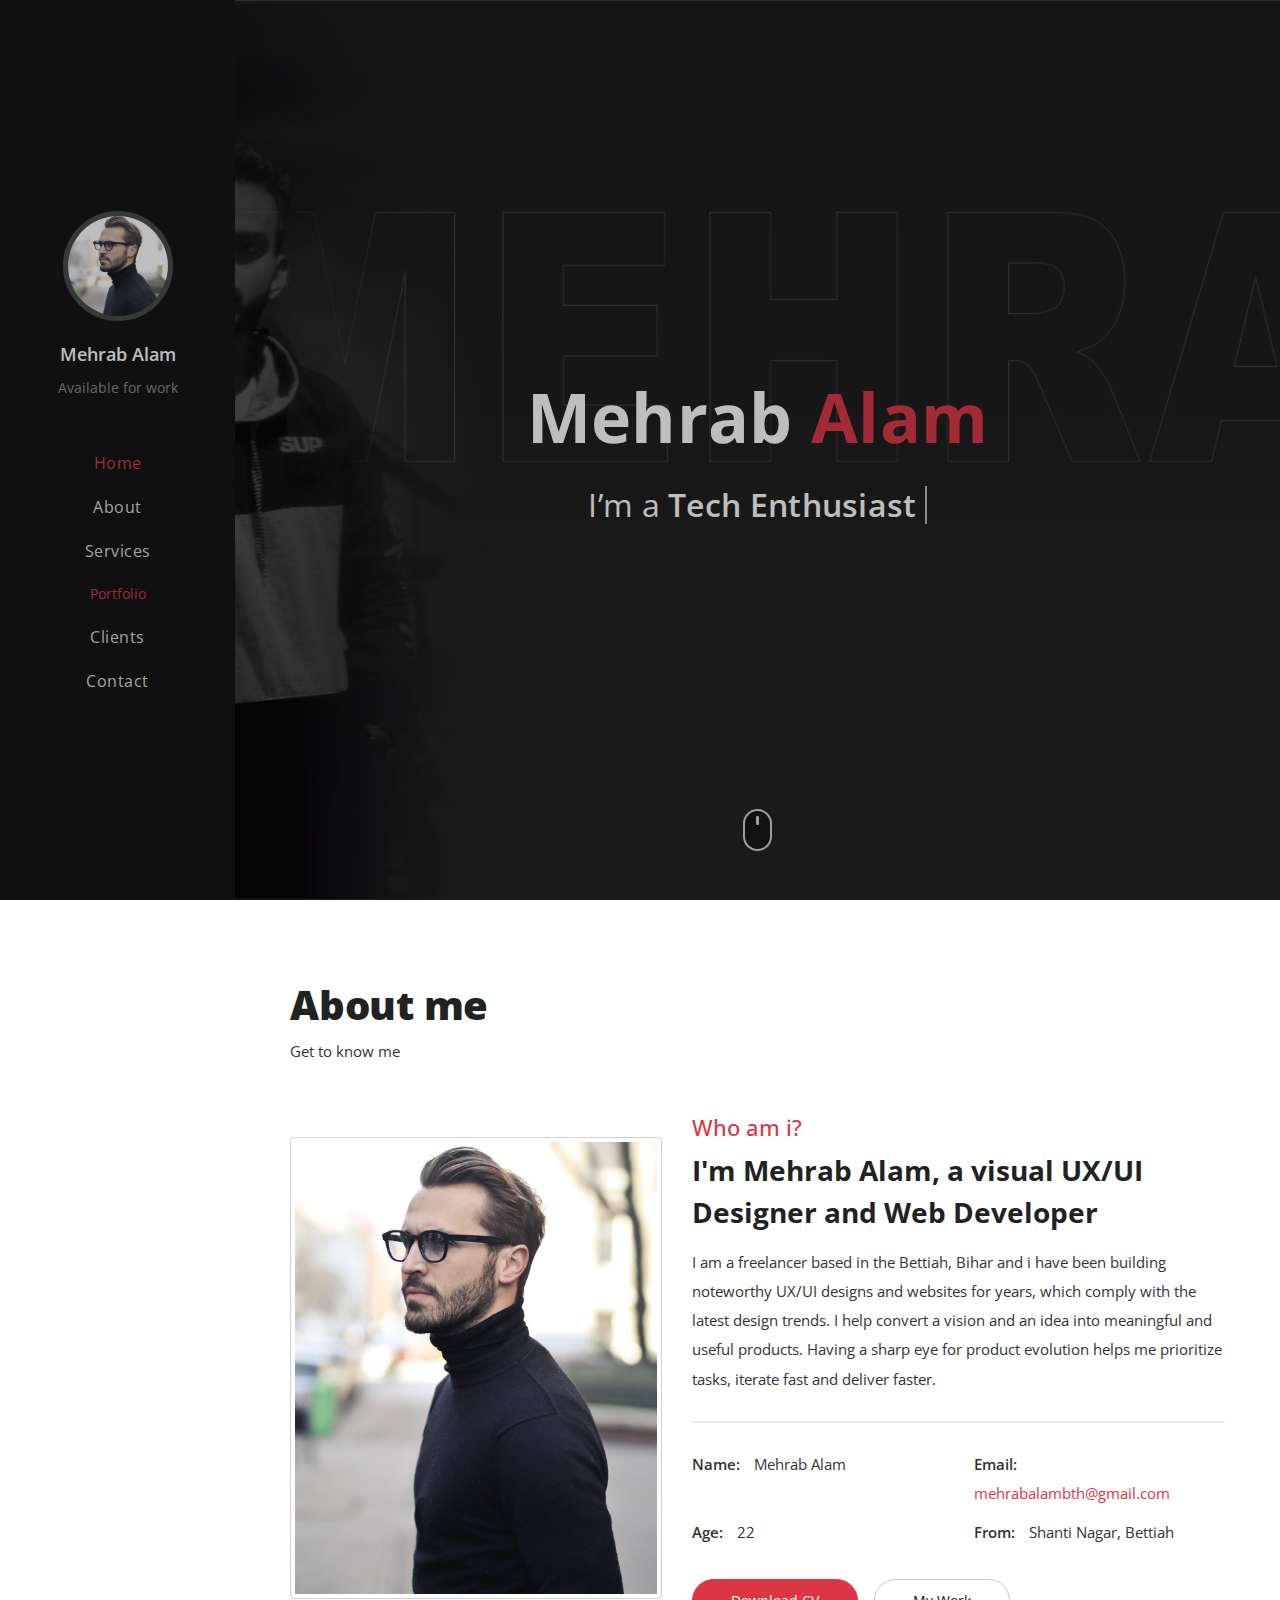
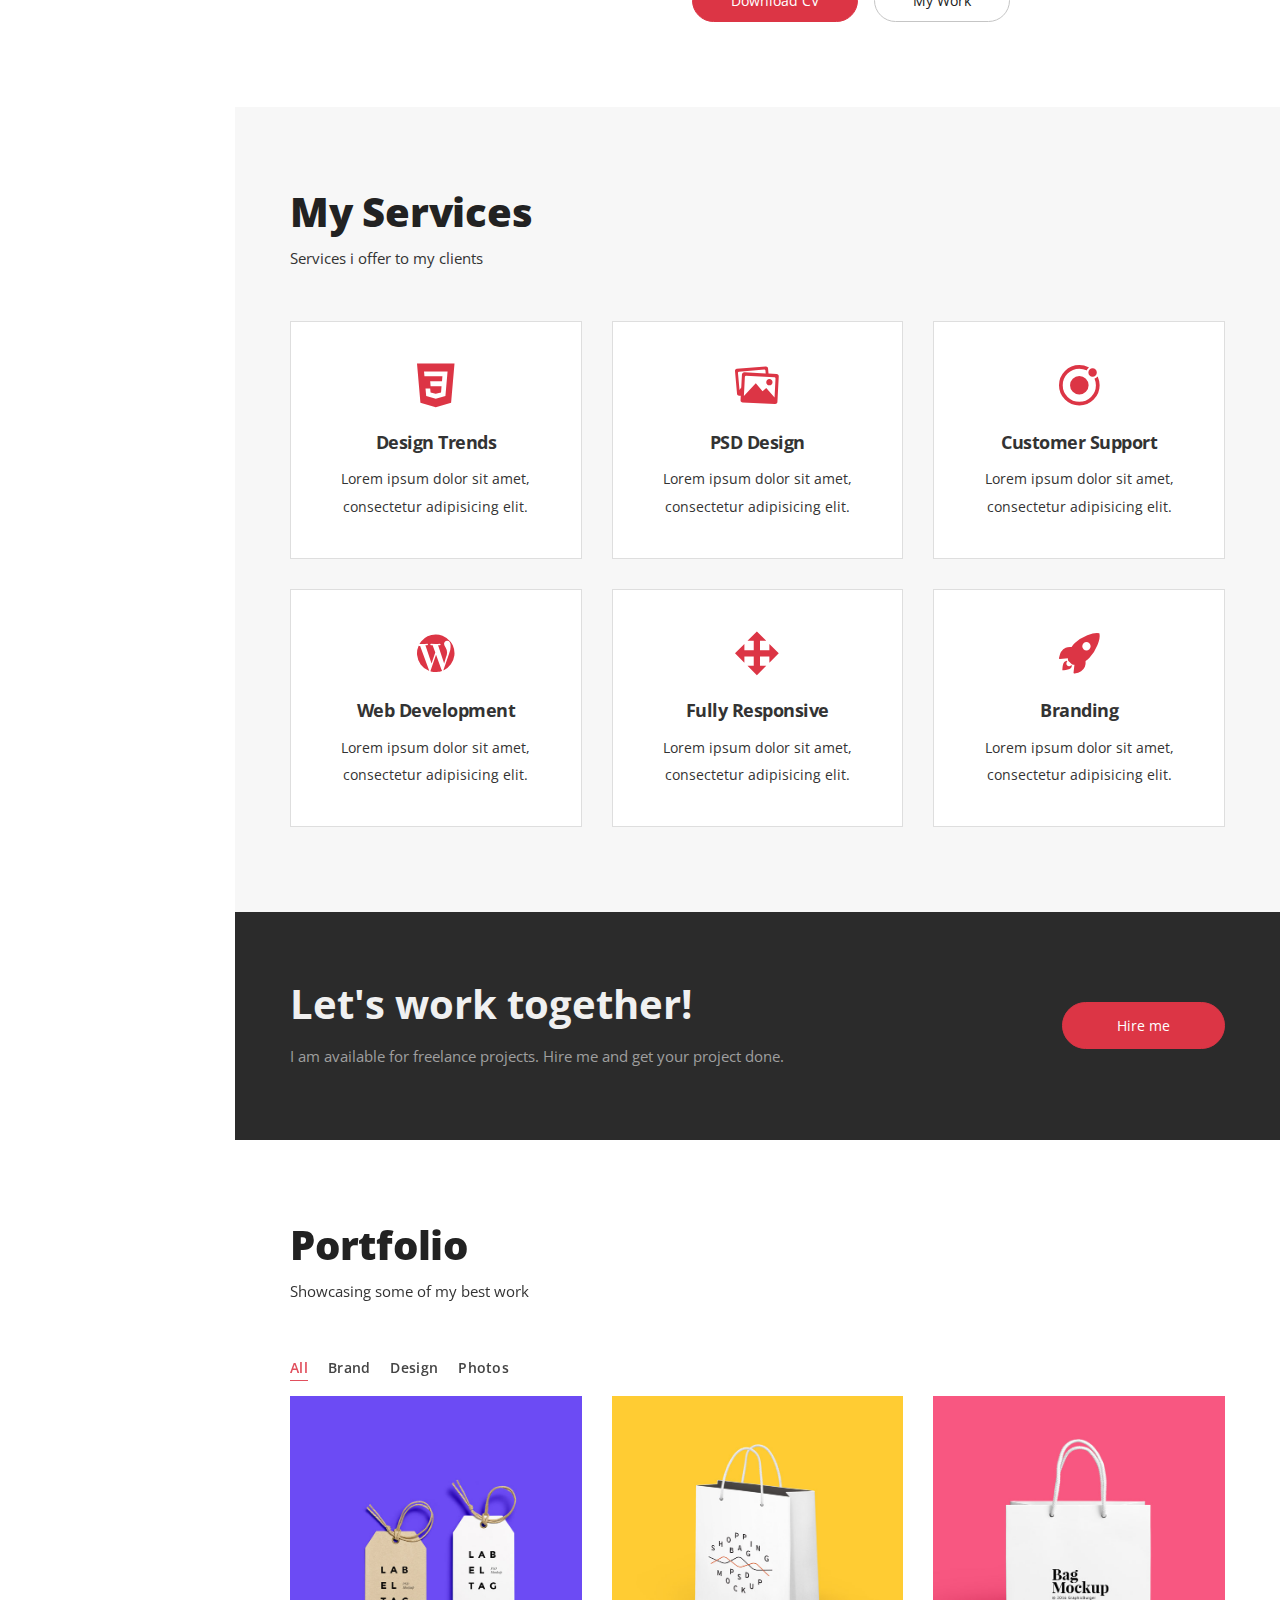
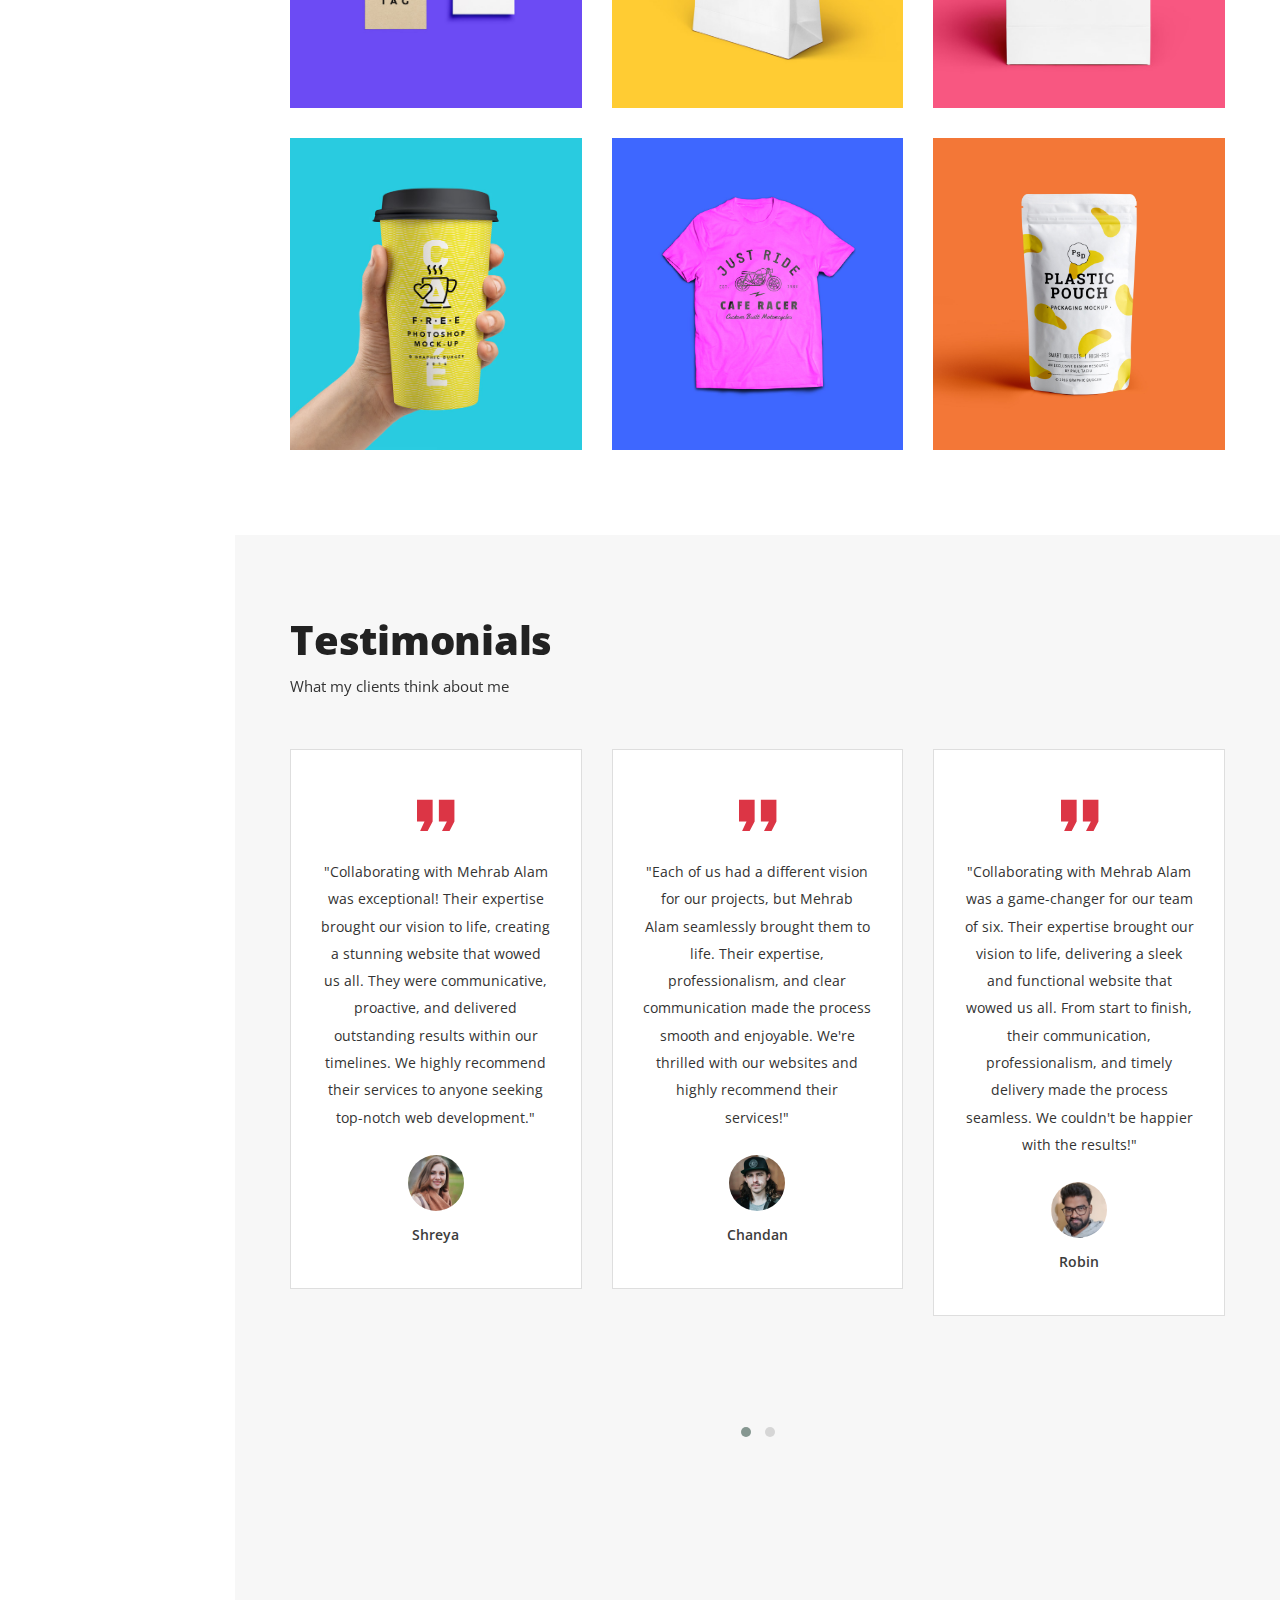
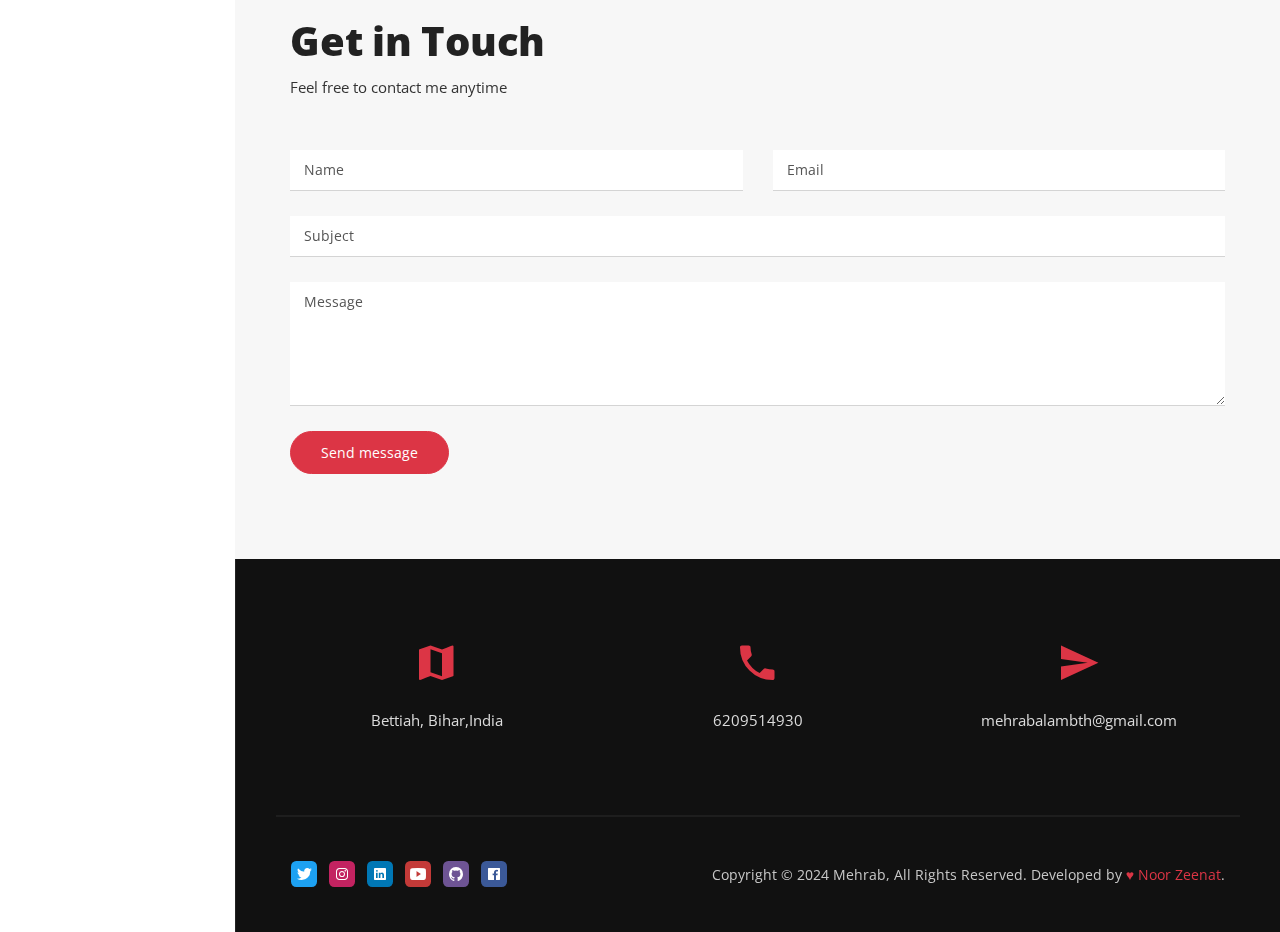
==== commit 88d6cf50: "updated" ====
--- a/index.html
+++ b/index.html
@@ -55,7 +55,7 @@
             <li><a class="nav-link" href="#home-area" data-scroll>Home</a></li>
             <li><a class="nav-link" href="#about-area" data-scroll>About</a></li>
             <li><a class="nav-link" href="#services-area" data-scroll>Services</a></li>
-            <li><a class="nav-link" href="#portfolio-area" data-scroll>Portfolio</a></li>
+            <li><a class="nav-0link" href="#portfolio-area" data-scroll>Portfolio</a></li>
             <li><a class="nav-link" href="#testimonials-area" data-scroll>Clients</a></li>
             <!-- <li><a class="nav-link" href="#blog-area" data-scroll>Blog</a></li> -->
             <li><a class="nav-link" href="#contact-area" data-scroll>Contact</a></li>
@@ -501,30 +501,30 @@
           <div class="owl-carousel owl-theme">
             <!-- Single review-->
             <div class="single-review"><i class="icon ion-md-quote review-icon"></i>
-              <p class="review-content">"Collaborating with [Freelance Web Developer's Name] was exceptional! Their expertise brought our vision to life, creating a stunning website that wowed us all. They were communicative, proactive, and delivered outstanding results within our timelines. We highly recommend their services to anyone seeking top-notch web development."</p><img class="client-avatar" src="img/client-1.jpg" alt="Review avatar"><span class="client-name">Shreya</span>
+              <p class="review-content">"Collaborating with Mehrab Alam was exceptional! Their expertise brought our vision to life, creating a stunning website that wowed us all. They were communicative, proactive, and delivered outstanding results within our timelines. We highly recommend their services to anyone seeking top-notch web development."</p><img class="client-avatar" src="img/client-1.jpg" alt="Review avatar"><span class="client-name">Shreya</span>
             </div><!-- Single review-->
             <div class="single-review"><i class="icon ion-md-quote review-icon"></i>
-              <p class="review-content">"Each of us had a different vision for our projects, but [Freelance Web Developer's Name] seamlessly brought them to life. Their expertise, professionalism, and clear communication made the process smooth and enjoyable. We're thrilled with our websites and highly recommend their services!"</p><img class="client-avatar" src="img/client-2.jpg" alt="Review avatar"><span class="client-name">Chandan</span>
+              <p class="review-content">"Each of us had a different vision for our projects, but Mehrab Alam seamlessly brought them to life. Their expertise, professionalism, and clear communication made the process smooth and enjoyable. We're thrilled with our websites and highly recommend their services!"</p><img class="client-avatar" src="img/client-2.jpg" alt="Review avatar"><span class="client-name">Chandan</span>
             </div><!-- Single review-->
             <div class="single-review"><i class="icon ion-md-quote review-icon"></i>
-              <p class="review-content">"Collaborating with [Freelance Web Developer's Name] was a game-changer for our team of six. Their expertise brought our vision to life, delivering a sleek and functional website that wowed us all. From start to finish, their communication, professionalism, and timely delivery made the process seamless. We couldn't be happier with the results!"</p><img class="client-avatar" src="img/client-3.jpg" alt="Review avatar"><span class="client-name">Robin</span>
+              <p class="review-content">"Collaborating with Mehrab Alam was a game-changer for our team of six. Their expertise brought our vision to life, delivering a sleek and functional website that wowed us all. From start to finish, their communication, professionalism, and timely delivery made the process seamless. We couldn't be happier with the results!"</p><img class="client-avatar" src="img/robin.jpeg" alt="Review avatar"><span class="client-name">Robin</span>
             </div><!-- Single review-->
             <div class="single-review"><i class="icon ion-md-quote review-icon"></i>
-              <p class="review-content">"Collaborating with [Freelance Web Developer's Name] was a game-changer for us. Their expertise and dedication shone through in every aspect of our project. From start to finish, they delivered exceptional results, meeting deadlines and surpassing expectations. We couldn't be happier with our new website and highly recommend [Freelance Web Developer's Name] to anyone seeking top-notch web development services."</p><img class="client-avatar" src="img/client-1.jpg" alt="Review avatar"><span class="client-name">Akriti</span>
+              <p class="review-content">"Collaborating with Mehrab Alam was a game-changer for us. Their expertise and dedication shone through in every aspect of our project. From start to finish, they delivered exceptional results, meeting deadlines and surpassing expectations. We couldn't be happier with our new website and highly recommend [Freelance Web Developer's Name] to anyone seeking top-notch web development services."</p><img class="client-avatar" src="img/client-1.jpg" alt="Review avatar"><span class="client-name">Nazish</span>
             </div><!-- Single review-->
             <div class="single-review"><i class="icon ion-md-quote review-icon"></i>
               <p class="review-content">
-              "Each of us had the pleasure of collaborating with [Freelance Web Developer's Name], and we couldn't be happier with the results. Their expertise and dedication shone through in every aspect of the project. From clear communication to timely delivery, they exceeded our expectations. Highly recommended!"</p><img class="client-avatar" src="img/client-2.jpg" alt="Review avatar"><span class="client-name">Vivek</span>
+              "Each of us had the pleasure of collaborating with Mehrab Alam, and we couldn't be happier with the results. Their expertise and dedication shone through in every aspect of the project. From clear communication to timely delivery, they exceeded our expectations. Highly recommended!"</p><img class="client-avatar" src="img/client-2.jpg" alt="Review avatar"><span class="client-name">Vivek</span>
             </div><!-- Single review-->
             <div class="single-review"><i class="icon ion-md-quote review-icon"></i>
-              <p class="review-content">"Each of us had the pleasure of working with [Freelance Web Developer's Name], and we couldn't be more impressed. Their expertise shone through in crafting exceptional websites for each of our projects. They were proactive, communicative, and delivered outstanding results on time and within budget. Highly recommended!"</p><img class="client-avatar" src="img/client-3.jpg" alt="Review avatar"><span class="client-name">Aniket</span>
+              <p class="review-content">"Each of us had the pleasure of working with Mehrab Alam, and we couldn't be more impressed. Their expertise shone through in crafting exceptional websites for each of our projects. They were proactive, communicative, and delivered outstanding results on time and within budget. Highly recommended!"</p><img class="client-avatar" src="img/client-3.jpg" alt="Review avatar"><span class="client-name">Aniket</span>
             </div>
           </div>
         </div>
       </section>
       <!-- Blog-->
 
-      
+
       <!-- Contact-->
       <section class="single-section contact-area alt-bg" id="contact-area">
         <div class="container">
@@ -576,47 +576,14 @@
           </div>
           <div class="row mini-footer">
             <div class="social-medias col-12 col-lg-5"><a class="twitter" href="#0"><i class="icon ion-logo-twitter"></i></a><a class="instagram" href="#0"><i class="icon ion-logo-instagram"></i></a><a class="linkedin" href="#0"><i class="icon ion-logo-linkedin"></i></a><a class="youtube" href="#0"><i class="icon ion-logo-youtube"></i></a><a class="github" href="#0"><i class="icon ion-logo-github"></i></a><a class="facebook" href="#0"><i class="icon ion-logo-facebook"></i></a></div>
-            <p class="copyright-notice col-12 col-lg-7">Copyright © 2019 CardX, all rights reserved. Developed by <a href="https://themeforest.net/user/exill" target="_blank">Exill</a>.</p>
+            <p class="copyright-notice col-12 col-lg-7">Copyright © 2024 Mehrab, All Rights Reserved. Developed by <a href="https://nazish.in.net/" target="_blank">&hearts; Noor Zeenat</a>.</p>
           </div>
         </div>
       </footer>
     </div>
   </div>
   <!-- removeIf(customizerDist)-->
-  <div class="demo-tool">
-    <div class="tool-wrapper">
-      <span class="tool-toggler"><i class="icon ion-md-settings"></i></span>
-      <div class="tool-box">
-        <ul class="list-inline single-block color-switcher">
-          <li class="list-inline-item" style="background-color: #2c31ff;" data-path="css/colors/main-blueviolet.css"></li>
-          <li class="list-inline-item" style="background-color: #3460D1;" data-path="css/colors/main-nightskyblue.css"></li>
-          <li class="list-inline-item" style="background-color: #EE3158;" data-path="css/colors/main-redpink.css"></li>
-          <li class="list-inline-item" style="background-color: #007bff;" data-path="css/colors/main-blue.css"></li>
-          <li class="list-inline-item" style="background-color: #17a2b8;" data-path="css/colors/main-cyan.css"></li>
-          <li class="list-inline-item" style="background-color: #3365b0;" data-path="css/colors/main-darkblue.css"></li>
-          <li class="list-inline-item" style="background-color: #a435b7;" data-path="css/colors/main-darkmagenta.css"></li>
-          <li class="list-inline-item" style="background-color: #c93e70;" data-path="css/colors/main-darkpink.css"></li>
-          <li class="list-inline-item" style="background-color: #bf2a3d;" data-path="css/colors/main-darkred.css"></li>
-          <li class="list-inline-item" style="background-color: #28a745;" data-path="css/colors/main-green.css"></li>
-          <li class="list-inline-item" style="background-color: #6610f2;" data-path="css/colors/main-indigo.css"></li>
-          <li class="list-inline-item" style="background-color: #fd7e14;" data-path="css/colors/main-orange.css"></li>
-          <li class="list-inline-item" style="background-color: #e83e8c;" data-path="css/colors/main-pink.css"></li>
-          <li class="list-inline-item" style="background-color: #6f42c1;" data-path="css/colors/main-purple.css"></li>
-          <li class="list-inline-item" style="background-color: #dc3545;" data-path="css/colors/main-red.css"></li>
-          <li class="list-inline-item" style="background-color: #20c997;" data-path="css/colors/main-teal.css"></li>
-          <li class="list-inline-item" style="background-color: #333;" data-path="css/colors/main-dark.css"></li>
-          <li class="list-inline-item" style="background-color: #78b230;" data-path="css/colors/main-yellowgreen.css"></li>
-          <li class="list-inline-item" style="background-color: #E16F7C;" data-path="css/colors/main-tangopink.css"></li>
-          <li class="list-inline-item" style="background-color: #6F73D2;" data-path="css/colors/main-moodyblue.css"></li>
-          <li class="list-inline-item" style="background-color: #664C43;" data-path="css/colors/main-brown.css"></li>
-          <li class="list-inline-item" style="background-color: #4770D9;" data-path="css/colors/main-royalblue.css"></li>
-        </ul>
-        <div class="single-block buy-btn mb-0">
-          <a class="btn btn-success btn-sm" target="_blank" href="https://themeforest.net/item/codex-personal-portfolio-resume-cv-vcard-template/24245516" role="button">Buy CodeX</a>
-        </div>
-      </div>
-    </div>
-  </div>
+  
   <!-- endremoveIf(customizerDist)-->
   <!-- Scripts-->
   <script src="js/jquery.min.js"></script>
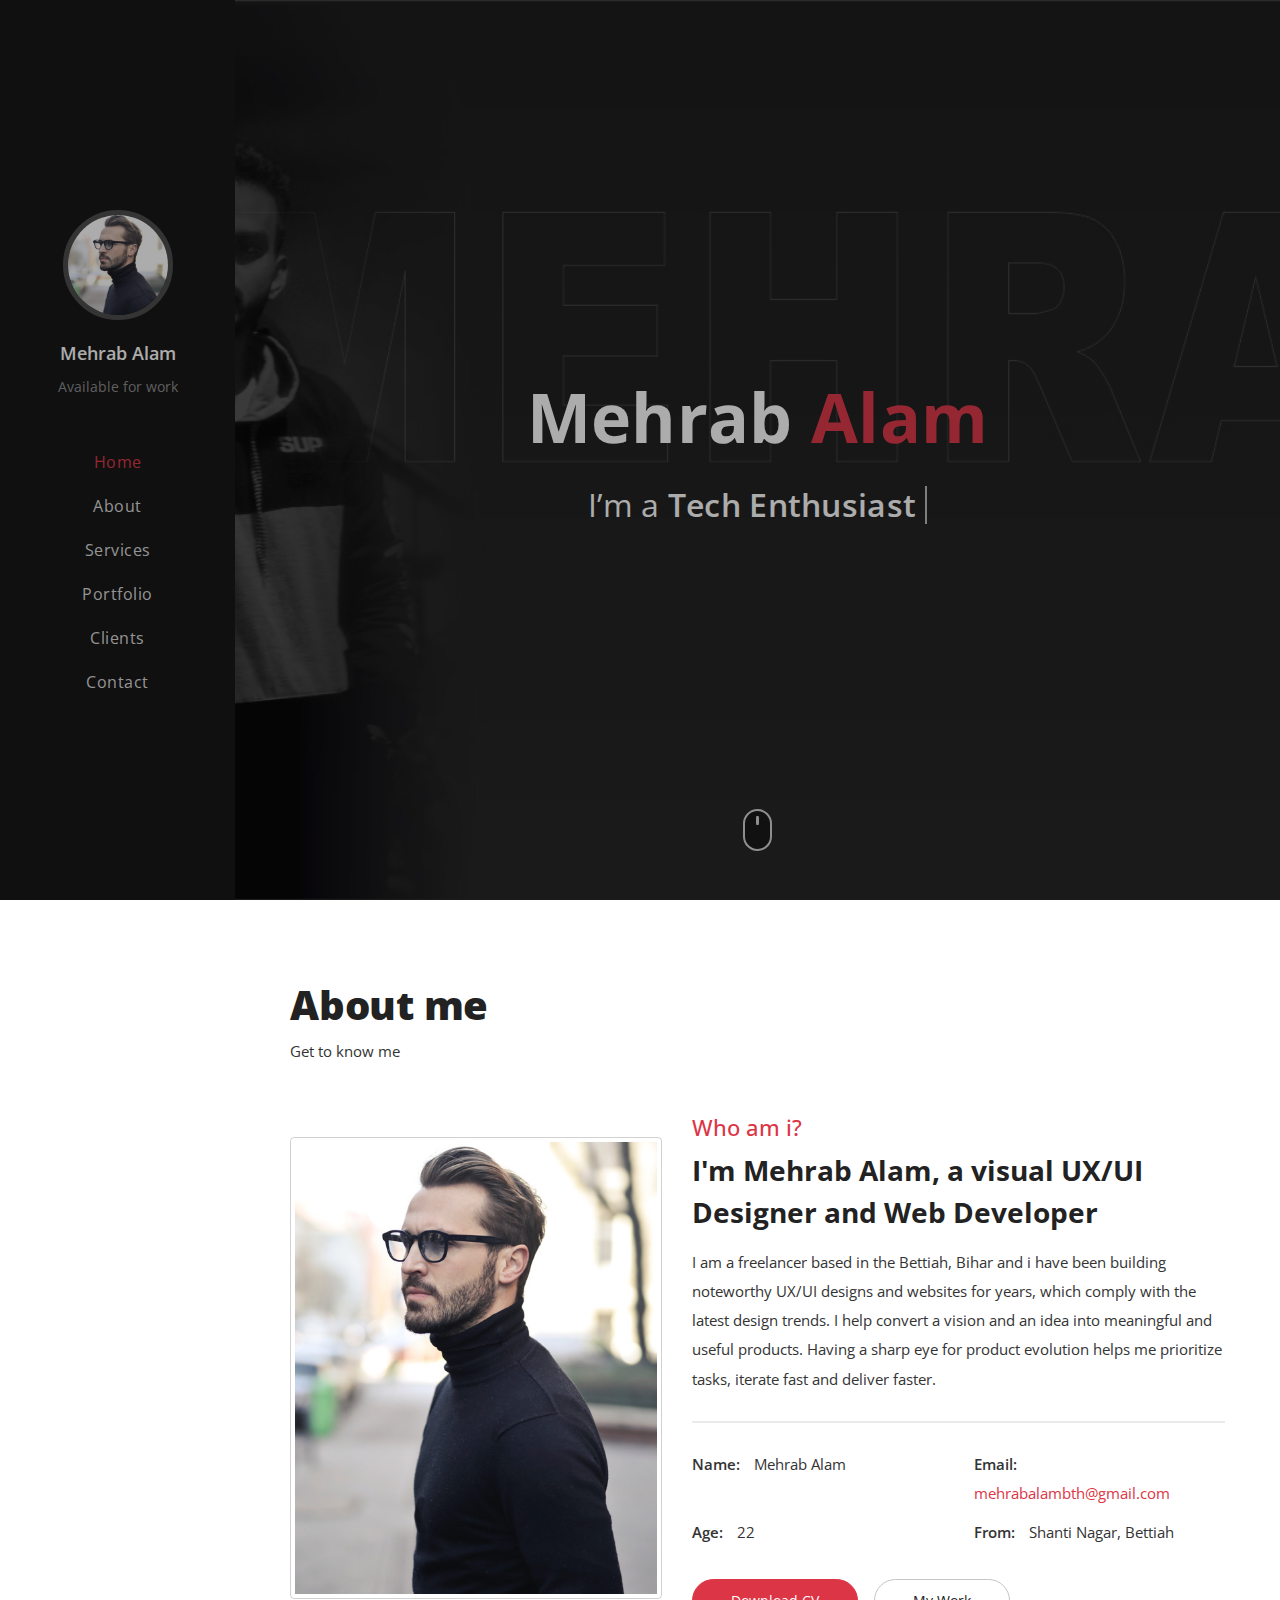
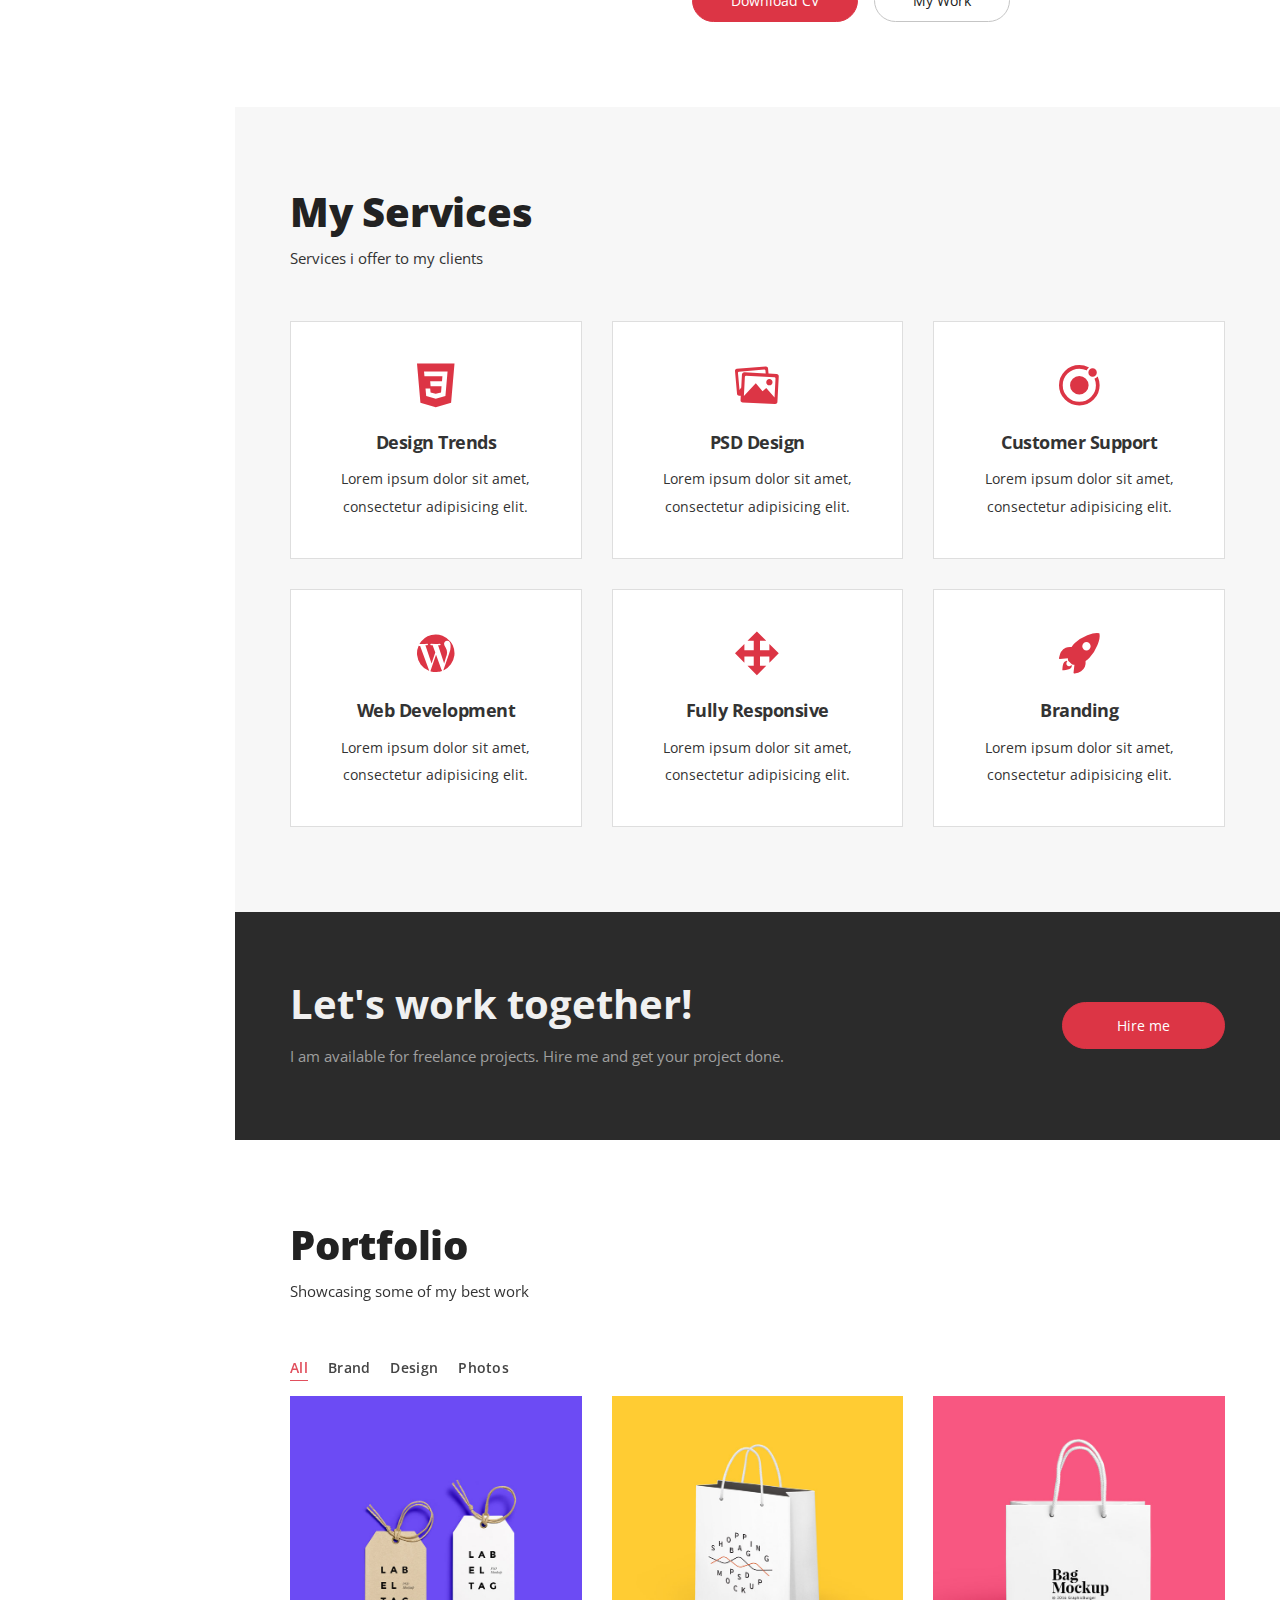
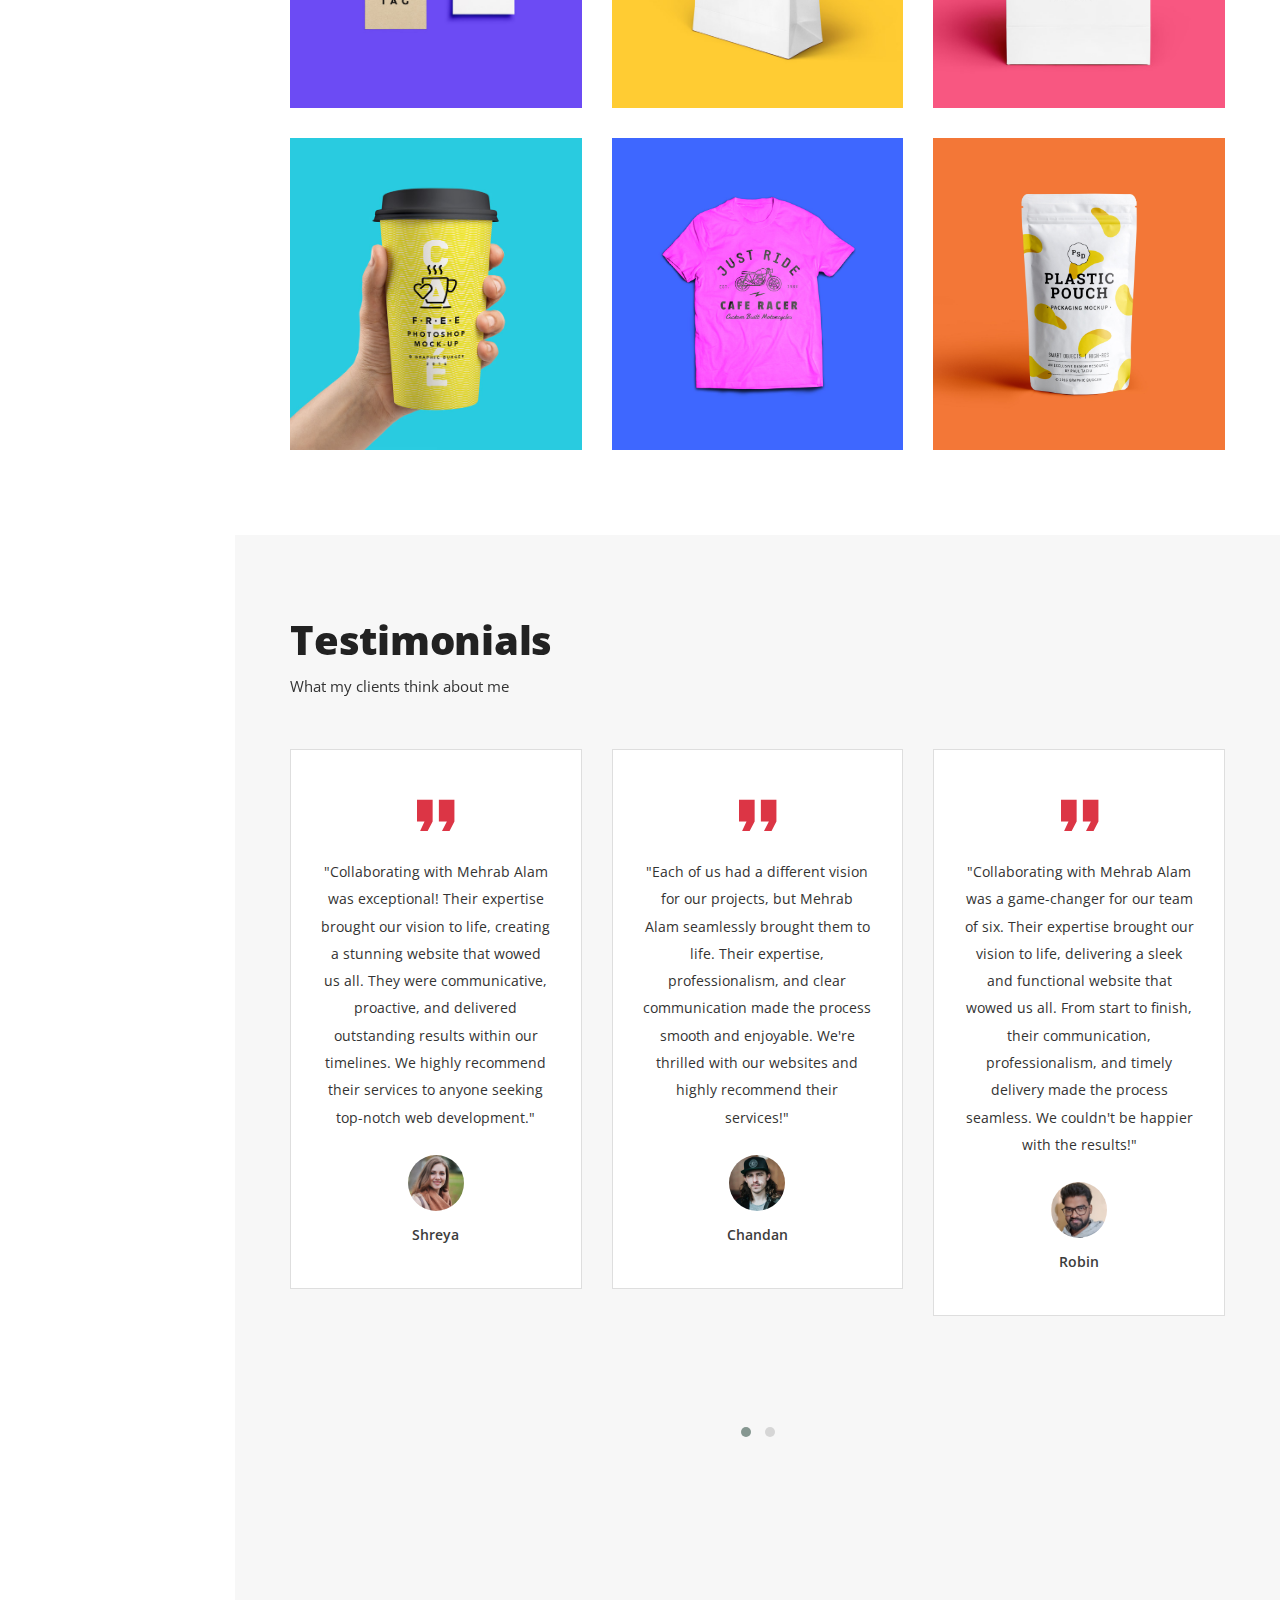
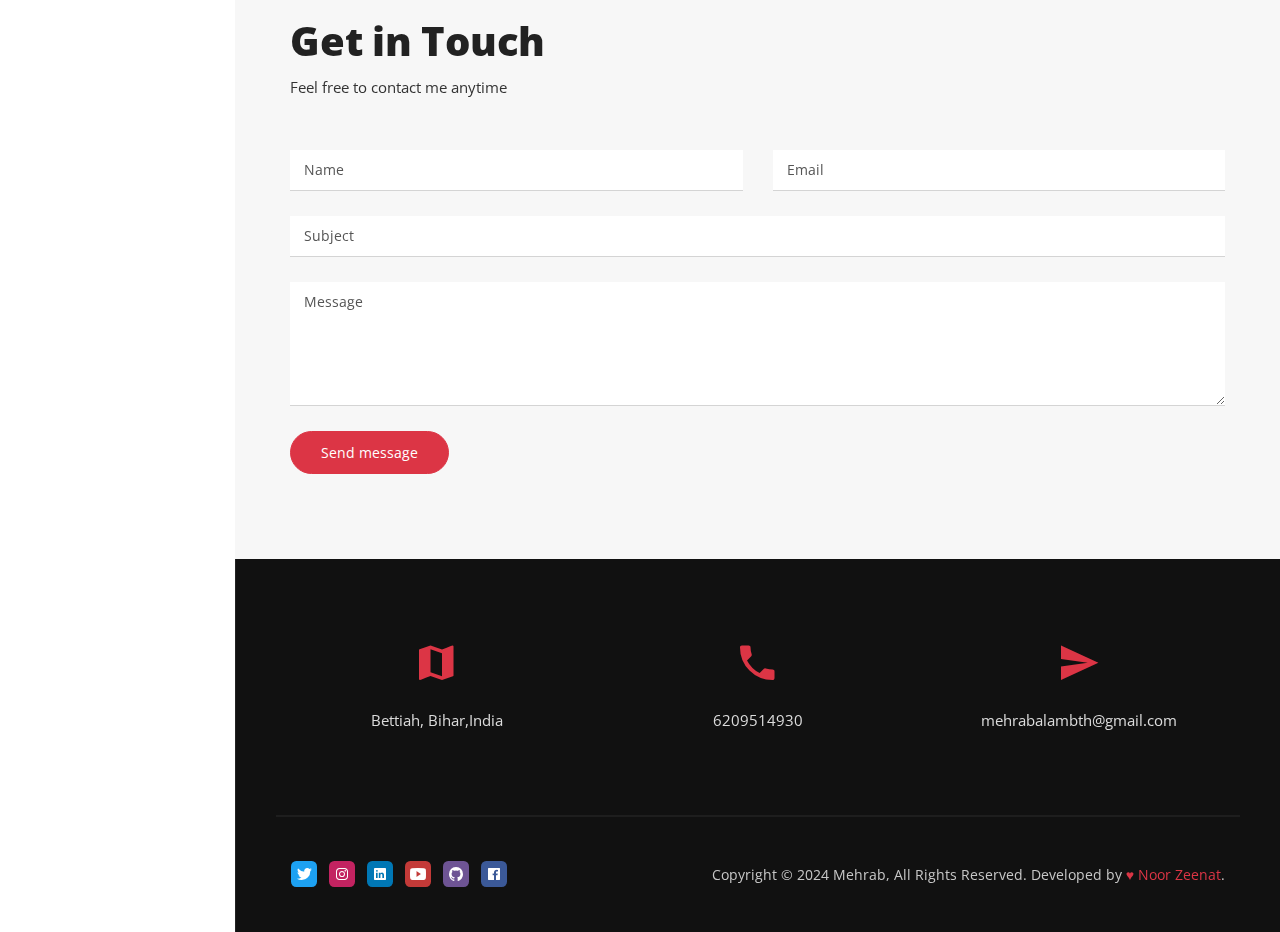
==== commit 464dcabc: "updated" ====
--- a/index.html
+++ b/index.html
@@ -55,7 +55,7 @@
             <li><a class="nav-link" href="#home-area" data-scroll>Home</a></li>
             <li><a class="nav-link" href="#about-area" data-scroll>About</a></li>
             <li><a class="nav-link" href="#services-area" data-scroll>Services</a></li>
-            <li><a class="nav-0link" href="#portfolio-area" data-scroll>Portfolio</a></li>
+            <li><a class="nav-link" href="#portfolio-area" data-scroll>Portfolio</a></li>
             <li><a class="nav-link" href="#testimonials-area" data-scroll>Clients</a></li>
             <!-- <li><a class="nav-link" href="#blog-area" data-scroll>Blog</a></li> -->
             <li><a class="nav-link" href="#contact-area" data-scroll>Contact</a></li>
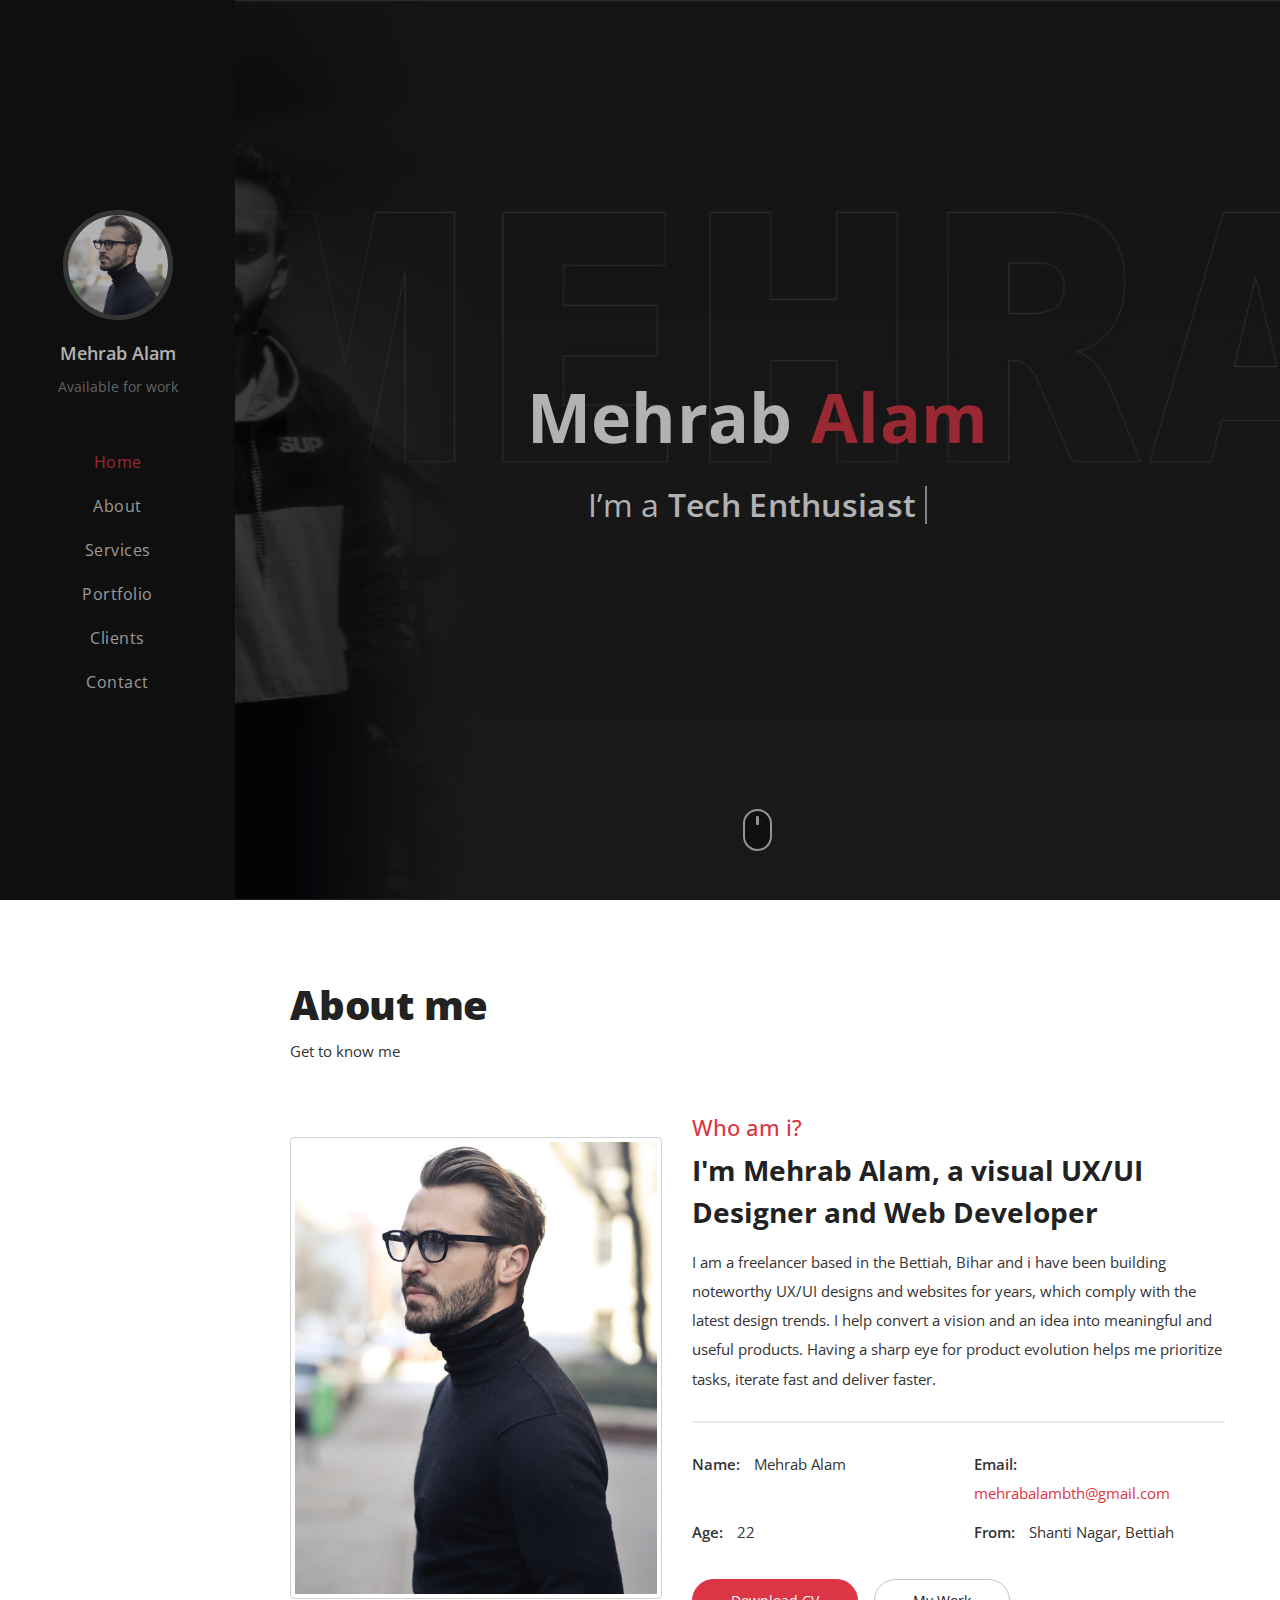
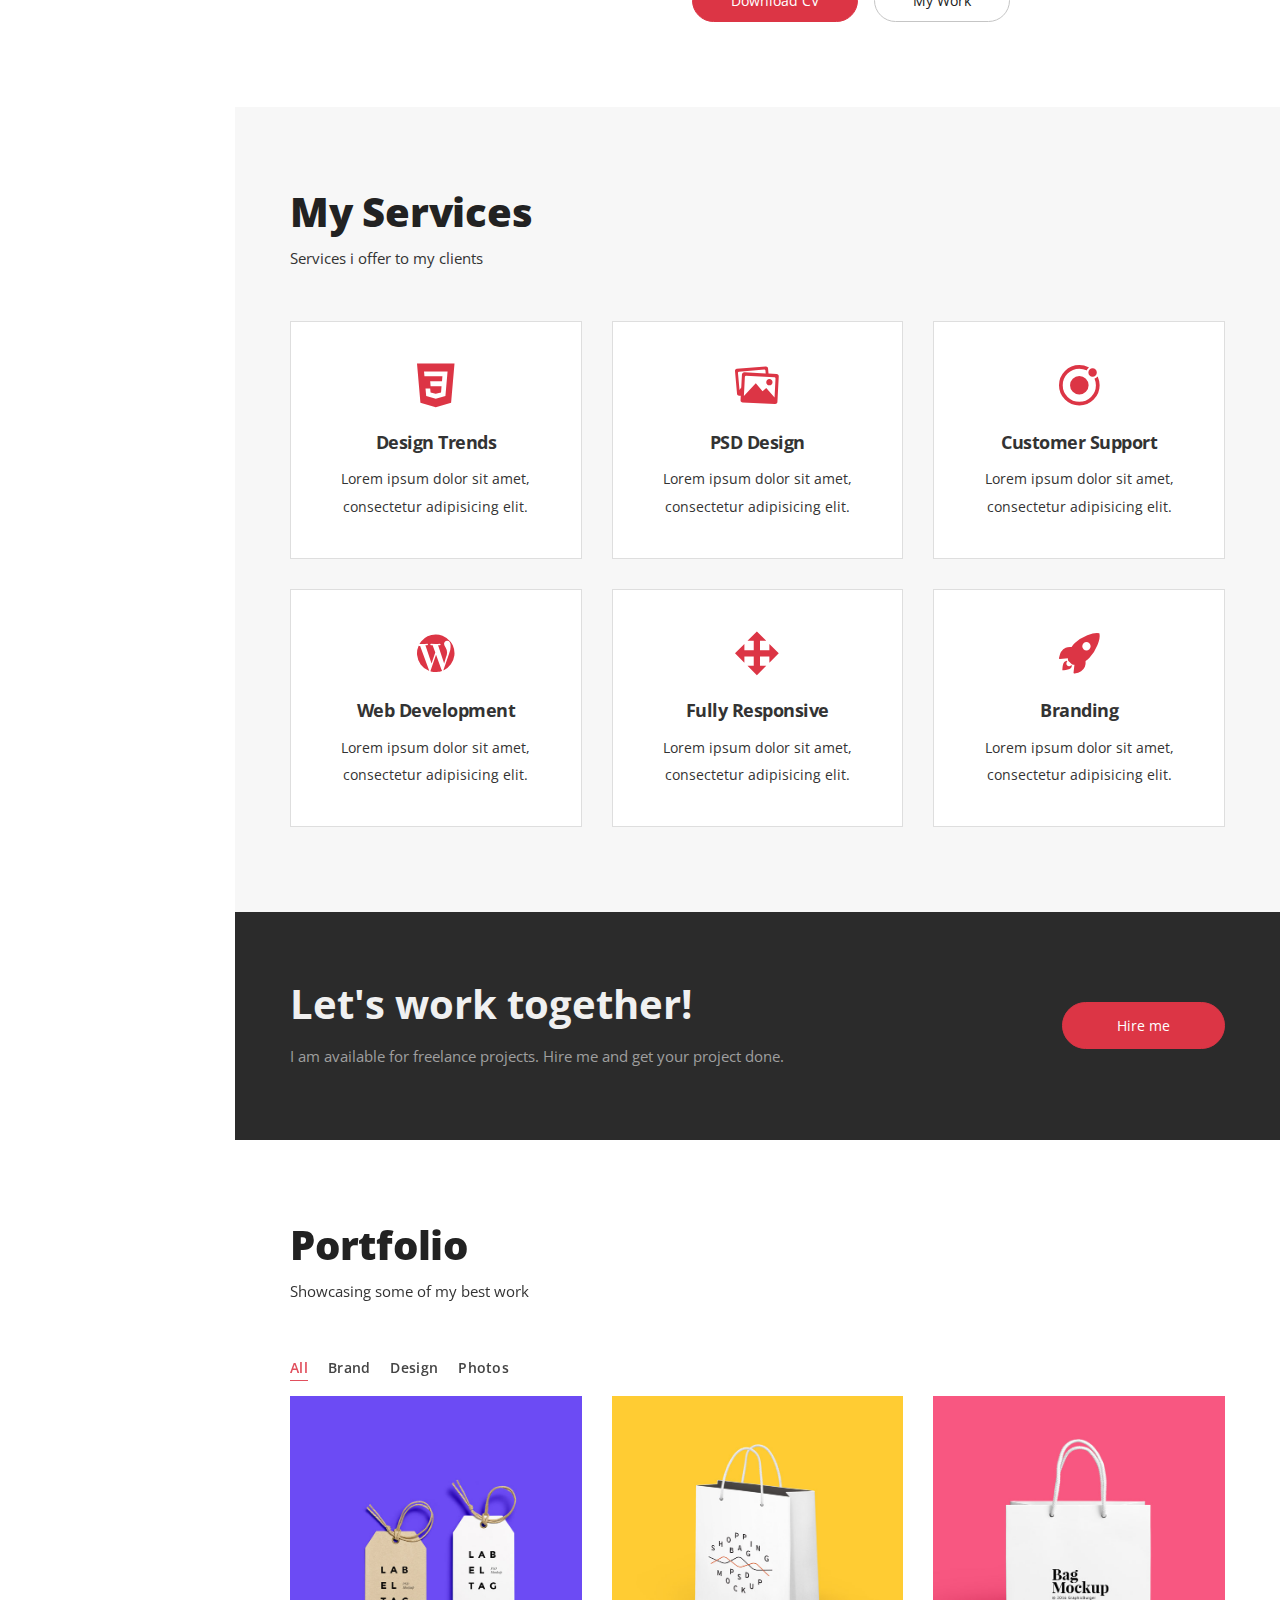
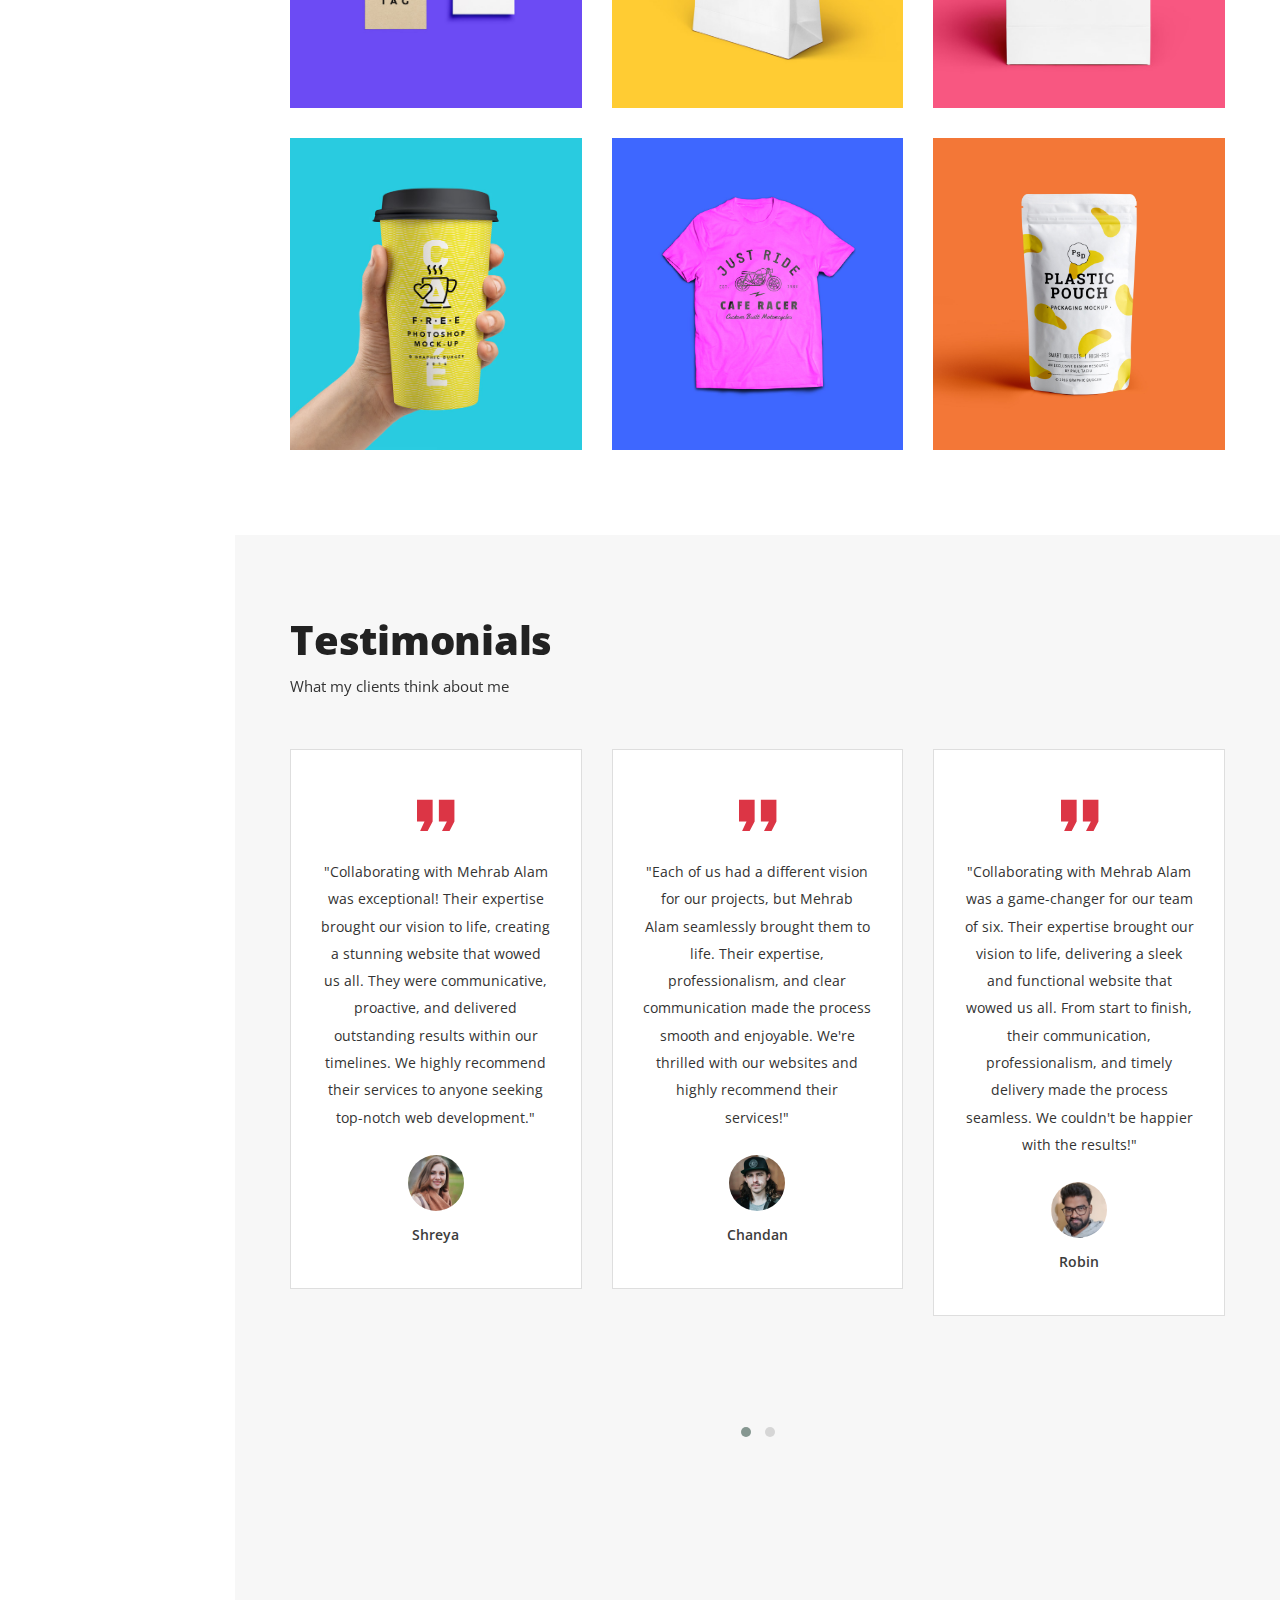
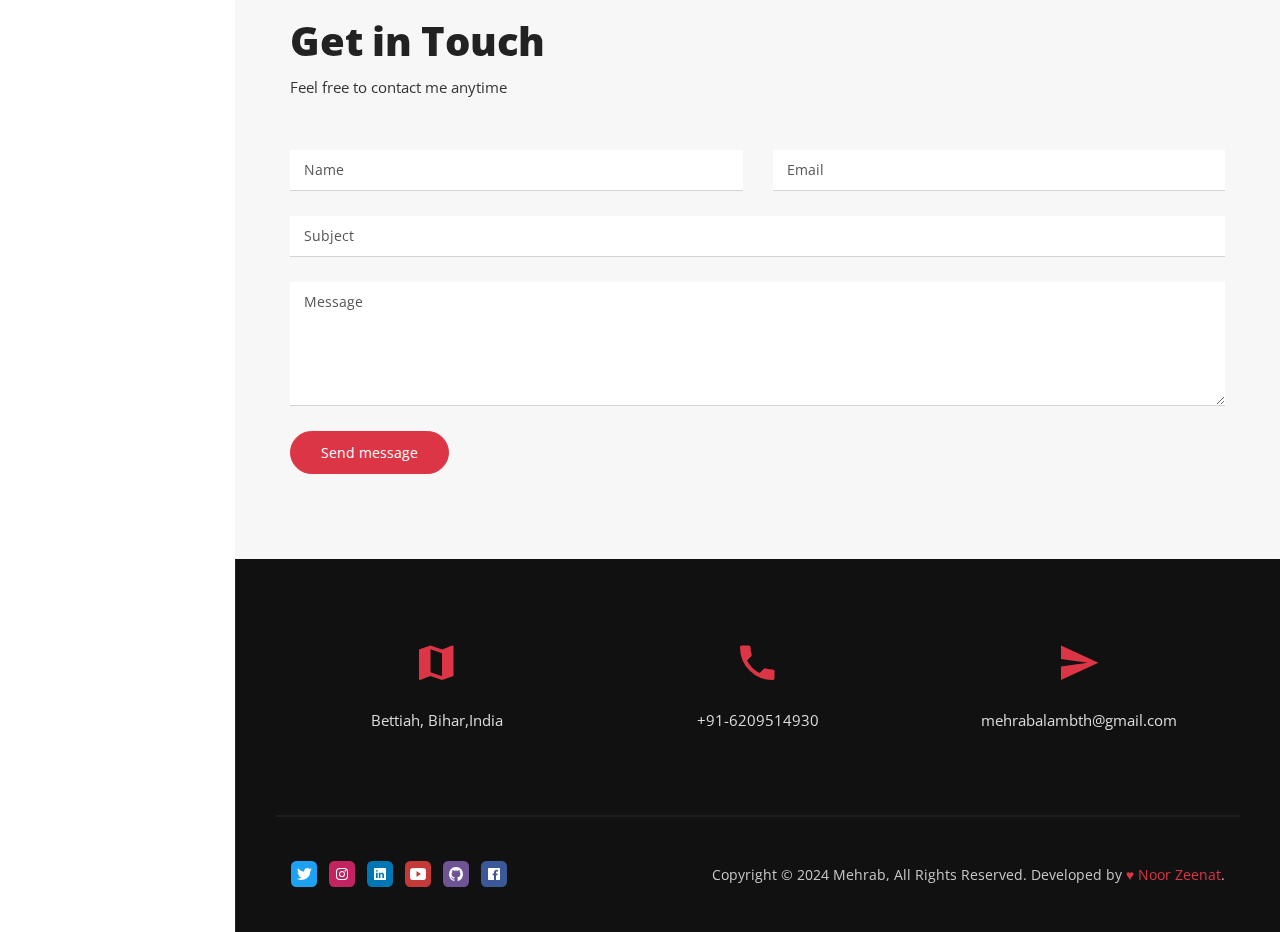
==== commit 2408447f: "updated icon" ====
--- a/index.html
+++ b/index.html
@@ -5,7 +5,7 @@
   <!-- Required meta tags-->
   <meta charset="utf-8">
   <!-- Title-->
-  <title>CodeX - Personal Portfolio / Resume / CV / vCard Template</title>
+  <title>Mehrab Alam Portfolio</title>
   <!-- Description-->
   <meta name="description" content=" Personal Portfolio / Resume / CV / vCard Template">
   <meta name="viewport" content="width=device-width, initial-scale=1, shrink-to-fit=no">
@@ -15,6 +15,9 @@
   <link rel="icon" type="image/png" sizes="16x16" href="img/favicons/favicon-16x16.png">
   <!-- Web fonts-->
   <link href="https://fonts.googleapis.com/css?family=Open+Sans:300,300i,400,400i,600,600i,700,700i,800,800i" rel="stylesheet">
+
+  <link rel="icon" type="images/png" href="img/favicon.png">
+
   <!-- CSS vendors-->
   <link rel="stylesheet" href="css/bootstrap-custom.css">
   <link rel="stylesheet" href="css/ionicons.min.css">
@@ -565,7 +568,7 @@
             </div>
             <div class="col-12 col-sm-4">
               <div class="single-info"><i class="info-icon icon ion-md-call"></i>
-                <p class="info-content"><a href="tel:6209514930">6209514930</a></p>
+                <p class="info-content"><a href="tel:6209514930">+91-6209514930</a></p>
               </div>
             </div>
             <div class="col-12 col-sm-4">
